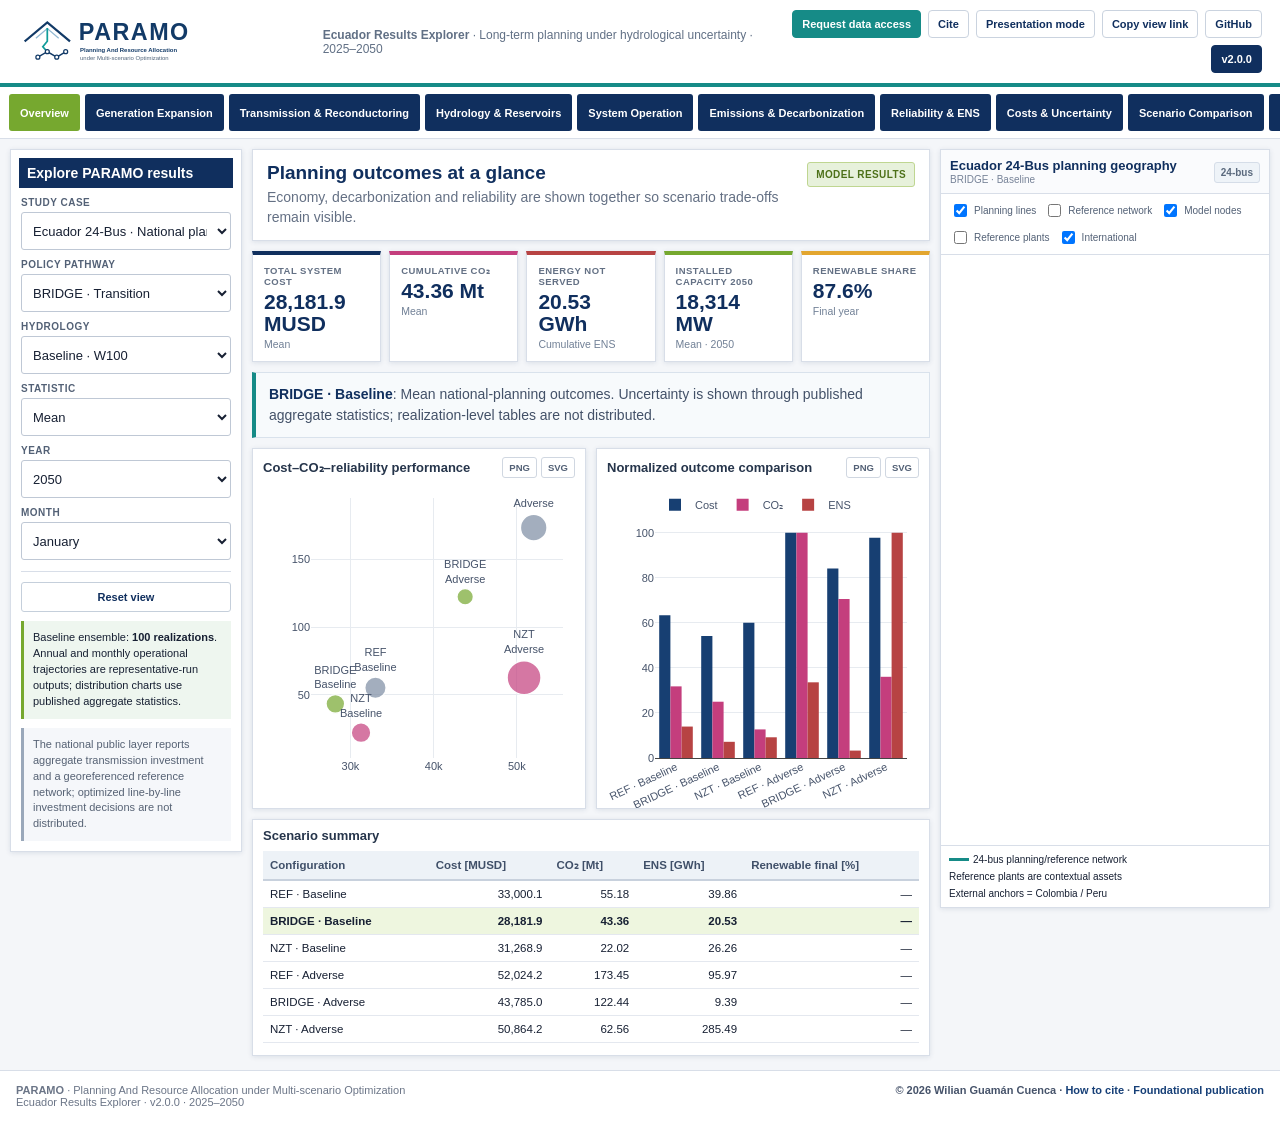
==== index.html @ ab486c53 "Actualizacion de dashboard Este dashboard no tiene data para descargar" ====
<!doctype html>
<html lang="en">
<head>
  <meta charset="utf-8">
  <meta name="viewport" content="width=device-width, initial-scale=1">
  <meta name="description" content="PARAMO Ecuador Results Explorer — interactive long-term power-system planning results for Ecuador under hydrological uncertainty.">
  <meta property="og:title" content="PARAMO Ecuador Results Explorer">
  <meta property="og:description" content="Generation, transmission, hydrology, emissions, reliability and cost results for Ecuador planning cases.">
  <meta property="og:image" content="assets/brand/social-preview.png">
  <title>PARAMO Ecuador Results Explorer</title>
  <link rel="icon" href="assets/brand/favicon.svg" type="image/svg+xml">
  <link rel="stylesheet" href="assets/css/dashboard.css">
  <script src="assets/vendor/plotly-3.3.1.min.js"></script>
  <script src="assets/js/dashboard_data.js"></script>
</head>
<body>
<header class="site-header">
  <div class="brand-block">
    <img class="brand-logo" src="assets/brand/paramo-logo-horizontal.svg" alt="PARAMO — Planning And Resource Allocation under Multi-scenario Optimization">
    <div class="brand-subtitle"><strong>Ecuador Results Explorer</strong> · Long-term planning under hydrological uncertainty · 2025–2050</div>
  </div>
  <div class="header-actions">
    <a class="header-btn primary-link" href="#data-access" data-open-tab="data-access">Request data access</a>
    <a class="header-btn" href="docs/CITATION.md">Cite</a>
    <button id="presentationBtn" class="header-btn" type="button">Presentation mode</button>
    <button id="copyLinkBtn" class="header-btn" type="button">Copy view link</button>
    <a class="header-btn" href="https://github.com/WilianGuaman/PARAMO-Ecuador">GitHub</a>
    <span class="version-pill">v2.0.0</span>
  </div>
</header>
<nav class="top-nav" aria-label="Dashboard sections">
  <button class="nav-btn active" data-tab="overview">Overview</button>
  <button class="nav-btn" data-tab="generation">Generation Expansion</button>
  <button class="nav-btn" data-tab="network">Transmission & Reconductoring</button>
  <button class="nav-btn" data-tab="hydrology">Hydrology & Reservoirs</button>
  <button class="nav-btn" data-tab="operation">System Operation</button>
  <button class="nav-btn" data-tab="emissions">Emissions & Decarbonization</button>
  <button class="nav-btn" data-tab="reliability">Reliability & ENS</button>
  <button class="nav-btn" data-tab="costs">Costs & Uncertainty</button>
  <button class="nav-btn" data-tab="compare">Scenario Comparison</button>
  <button class="nav-btn" data-tab="data-access">Data Access</button>
  <button class="nav-btn" data-tab="methodology">Methodology</button>
</nav>
<div id="runtimeNotice" class="runtime-notice" role="status" hidden></div>
<div class="dashboard-grid">
  <aside class="filter-panel" aria-label="Study filters">
    <section class="filter-section">
      <div class="filter-heading">Explore PARAMO results</div>
      <label for="caseSelect">Study case</label>
      <select id="caseSelect"><option value="ecuador_24bus">Ecuador 24-Bus · National planning case</option><option value="ecuador_6bus">Ecuador 6-Bus · Reduced planning case</option></select>
      <label for="scenarioSelect">Policy pathway</label><select id="scenarioSelect"></select>
      <label for="hydrologySelect">Hydrology</label><select id="hydrologySelect"></select>
      <div id="statWrap"><label for="statSelect">Statistic</label><select id="statSelect"><option value="Mean">Mean</option><option value="P10">P10</option><option value="P50">P50</option><option value="P90">P90</option><option value="Representative">Representative realization</option></select></div>
      <label for="yearSelect">Year</label><select id="yearSelect"></select>
      <label for="monthSelect">Month</label><select id="monthSelect"><option value="1">January</option><option value="2">February</option><option value="3">March</option><option value="4">April</option><option value="5">May</option><option value="6">June</option><option value="7">July</option><option value="8">August</option><option value="9">September</option><option value="10">October</option><option value="11">November</option><option value="12">December</option></select>
    </section>
    <section class="filter-actions single"><button id="resetBtn" type="button">Reset view</button></section>
    <section class="filter-note" id="ensembleNote"></section>
    <section class="filter-note subtle" id="caseCapabilityNote"></section>
  </aside>

  <main class="main-panel">
    <section id="overview" class="tab-panel active">
      <div class="section-intro"><div><h1>Planning outcomes at a glance</h1><p>Economy, decarbonization and reliability are shown together so scenario trade-offs remain visible.</p></div><span class="status-badge">Model results</span></div>
      <div id="overviewKpis" class="kpi-grid"></div>
      <div id="overviewInsight" class="insight"></div>
      <div class="chart-grid two">
        <div class="chart-card"><div class="chart-head"><span class="chart-title">Cost–CO₂–reliability performance</span><span class="chart-tools" data-tools="overviewTradeoff"></span></div><div id="overviewTradeoff" class="plot"></div></div>
        <div class="chart-card"><div class="chart-head"><span class="chart-title">Normalized outcome comparison</span><span class="chart-tools" data-tools="overviewBars"></span></div><div id="overviewBars" class="plot"></div></div>
      </div>
      <div class="table-card"><div class="chart-head"><span class="chart-title">Scenario summary</span></div><div id="overviewTable" class="table-wrap"></div></div>
    </section>

    <section id="generation" class="tab-panel">
      <div class="section-intro"><div><h1>Generation expansion</h1><p>Installed capacity, additions and annual electricity production across the planning horizon.</p></div><div class="section-tools"><label id="fuelViewWrap" class="inline-control" hidden><span>6-Bus display</span><select id="fuelViewSelect"><option value="fuel">Fuel detail</option><option value="technology">Technology aggregation</option></select></label><span class="status-badge">Expansion result</span></div></div>
      <div id="generationKpis" class="kpi-grid four"></div>
      <div class="chart-grid two"><div class="chart-card"><div class="chart-head"><span class="chart-title" id="capacityChartTitle">Installed capacity</span><span class="chart-tools" data-tools="capacityTrajectory"></span></div><div id="capacityTrajectory" class="plot tall"></div></div><div class="chart-card"><div class="chart-head"><span class="chart-title" id="capacityAdditionsTitle">Capacity additions</span><span class="chart-tools" data-tools="capacityAdditions"></span></div><div id="capacityAdditions" class="plot tall"></div></div></div>
      <div class="chart-grid two"><div class="chart-card"><div class="chart-head"><span class="chart-title" id="generationAnnualTitle">Annual generation</span><span class="chart-tools" data-tools="generationAnnual"></span></div><div id="generationAnnual" class="plot tall"></div></div><div class="chart-card"><div class="chart-head"><span class="chart-title" id="generationMixYearTitle">Selected-year mix</span><span class="chart-tools" data-tools="generationMixYear"></span></div><div id="generationMixYear" class="plot tall"></div></div></div>
    </section>

    <section id="network" class="tab-panel">
      <div class="section-intro"><div><h1>Transmission & reconductoring</h1><p>Expansion decisions, available corridor capacity, peak loading and investment.</p></div><div class="section-tools"><label id="corridorWrap" class="inline-control" hidden><span>Corridor</span><select id="corridorSelect"></select></label><span id="networkStatus" class="status-badge warning">Capability dependent</span></div></div>
      <div id="networkNote" class="warning-box"></div>
      <div id="networkKpis" class="kpi-grid four"></div>
      <div class="chart-grid two"><div class="chart-card"><div class="chart-head"><span class="chart-title">Transmission investment</span><span class="chart-tools" data-tools="transmissionCost"></span></div><div id="transmissionCost" class="plot"></div></div><div class="chart-card"><div class="chart-head"><span class="chart-title" id="networkSecondaryTitle">Corridor capability</span><span class="chart-tools" data-tools="networkSecondary"></span></div><div id="networkSecondary" class="plot"></div></div></div>
      <div class="table-card"><div class="chart-head"><span class="chart-title">Network detail</span></div><div id="networkTable" class="table-wrap"></div></div>
    </section>

    <section id="hydrology" class="tab-panel">
      <div class="section-intro"><div><h1>Hydrology & reservoirs</h1><p>Hydro availability, storage, water transfers and cascade operation.</p></div><div class="section-tools"><label id="hydroAssetWrap" class="inline-control" hidden><span>Hydro asset</span><select id="hydroAssetSelect"></select></label><span class="status-badge">Hydrology-aware</span></div></div>
      <div id="hydroKpis" class="kpi-grid four"></div>
      <div class="chart-grid two"><div class="chart-card"><div class="chart-head"><span class="chart-title" id="hydroStorageTitle">Reservoir storage</span><span class="chart-tools" data-tools="reservoirEnvelope"></span></div><div id="reservoirEnvelope" class="plot"></div></div><div class="chart-card"><div class="chart-head"><span class="chart-title" id="hydroGenerationTitle">Hydro operation</span><span class="chart-tools" data-tools="reservoirYear"></span></div><div id="reservoirYear" class="plot"></div></div></div>
      <div id="cascadeCard" class="chart-card cascade-card" hidden><div class="chart-head"><span class="chart-title">Hydraulic cascade · selected month</span></div><div id="cascadeDiagram" class="cascade-diagram"></div></div>
      <div class="chart-card"><div class="chart-head"><span class="chart-title">Hydrology penalty across scenarios</span><span class="chart-tools" data-tools="hydrologyPenalty"></span></div><div id="hydrologyPenalty" class="plot"></div></div>
    </section>

    <section id="operation" class="tab-panel"><div class="section-intro"><div><h1>System operation</h1><p>Monthly and annual operational indicators for the selected planning configuration.</p></div><span id="operationBadge" class="status-badge">Representative run</span></div><div id="operationKpis" class="kpi-grid four"></div><div class="chart-grid two"><div class="chart-card"><div class="chart-head"><span class="chart-title">Monthly energy balance</span><span class="chart-tools" data-tools="monthlyGeneration"></span></div><div id="monthlyGeneration" class="plot tall"></div></div><div class="chart-card"><div class="chart-head"><span class="chart-title">Reserve / ENS / curtailment</span><span class="chart-tools" data-tools="operationReliability"></span></div><div id="operationReliability" class="plot tall"></div></div></div><div class="chart-card"><div class="chart-head"><span class="chart-title">Annual operation trajectory</span><span class="chart-tools" data-tools="annualOperation"></span></div><div id="annualOperation" class="plot"></div></div></section>

    <section id="emissions" class="tab-panel"><div class="section-intro"><div><h1>Emissions & decarbonization</h1><p>Carbon outcomes across policy pathways and hydrological conditions.</p></div><span class="status-badge">Decarbonization</span></div><div id="emissionKpis" class="kpi-grid four"></div><div id="emissionInsight" class="insight"></div><div class="chart-grid two"><div class="chart-card"><div class="chart-head"><span class="chart-title">Cumulative CO₂ comparison</span><span class="chart-tools" data-tools="emissionCumulative"></span></div><div id="emissionCumulative" class="plot"></div></div><div class="chart-card"><div class="chart-head"><span class="chart-title" id="emissionAnnualTitle">Annual CO₂ trajectory</span><span class="chart-tools" data-tools="emissionAnnual"></span></div><div id="emissionAnnual" class="plot"></div></div></div><div class="chart-grid two"><div class="chart-card"><div class="chart-head"><span class="chart-title">CO₂ uncertainty / scenario spread</span><span class="chart-tools" data-tools="emissionDistribution"></span></div><div id="emissionDistribution" class="plot"></div></div><div class="chart-card"><div class="chart-head"><span class="chart-title">Cost–CO₂ performance space</span><span class="chart-tools" data-tools="emissionTradeoff"></span></div><div id="emissionTradeoff" class="plot"></div></div></div></section>

    <section id="reliability" class="tab-panel"><div class="section-intro"><div><h1>Reliability & energy not served</h1><p>Annual and cumulative ENS together with economic consequences.</p></div><span class="status-badge">Reliability</span></div><div id="reliabilityKpis" class="kpi-grid four"></div><div id="reliabilityInsight" class="insight"></div><div class="chart-grid two"><div class="chart-card"><div class="chart-head"><span class="chart-title">Cumulative ENS comparison</span><span class="chart-tools" data-tools="ensCumulative"></span></div><div id="ensCumulative" class="plot"></div></div><div class="chart-card"><div class="chart-head"><span class="chart-title">Annual ENS trajectory</span><span class="chart-tools" data-tools="ensAnnual"></span></div><div id="ensAnnual" class="plot"></div></div></div><div class="chart-grid two"><div class="chart-card"><div class="chart-head"><span class="chart-title">ENS uncertainty / scenario spread</span><span class="chart-tools" data-tools="ensDistribution"></span></div><div id="ensDistribution" class="plot"></div></div><div class="chart-card"><div class="chart-head"><span class="chart-title">Reliability versus cost</span><span class="chart-tools" data-tools="ensTradeoff"></span></div><div id="ensTradeoff" class="plot"></div></div></div></section>

    <section id="costs" class="tab-panel"><div class="section-intro"><div><h1>Costs & uncertainty</h1><p>Planning cost statistics and cost composition.</p></div><span class="status-badge">Economic result</span></div><div id="costKpis" class="kpi-grid four"></div><div class="chart-grid two"><div class="chart-card"><div class="chart-head"><span class="chart-title">Total cost range / scenario comparison</span><span class="chart-tools" data-tools="costDistribution"></span></div><div id="costDistribution" class="plot"></div></div><div class="chart-card"><div class="chart-head"><span class="chart-title">Cost components</span><span class="chart-tools" data-tools="costComponents"></span></div><div id="costComponents" class="plot"></div></div></div><div class="chart-card"><div class="chart-head"><span class="chart-title">System performance space</span><span class="chart-tools" data-tools="performanceSpace"></span></div><div id="performanceSpace" class="plot"></div></div></section>

    <section id="compare" class="tab-panel"><div class="section-intro"><div><h1>Scenario comparison</h1><p>Compare two configurations using common public indicators. Different study cases are not one-to-one system equivalents.</p></div><span class="status-badge">A vs B</span></div><div class="compare-grid"><div class="compare-card"><h2>Configuration A</h2><label>Study case</label><select id="compareCaseA"></select><label>Scenario</label><select id="compareScenarioA"></select><label>Hydrology</label><select id="compareHydroA"></select></div><div class="compare-card"><h2>Configuration B</h2><label>Study case</label><select id="compareCaseB"></select><label>Scenario</label><select id="compareScenarioB"></select><label>Hydrology</label><select id="compareHydroB"></select></div></div><div class="chart-grid two"><div class="table-card"><div class="chart-head"><span class="chart-title">Metric comparison</span></div><div id="compareTable" class="table-wrap"></div></div><div class="chart-card"><div class="chart-head"><span class="chart-title">Normalized performance</span><span class="chart-tools" data-tools="compareChart"></span></div><div id="compareChart" class="plot"></div></div></div></section>

    <section id="data-access" class="tab-panel">
      <div class="section-intro"><div><h1>Data access</h1><p>The public browser contains only the aggregated information required for the visualizations. Additional research data are provided by request and review.</p></div><span class="status-badge">Controlled access</span></div>
      <div class="download-grid"><div class="download-card"><h2>Request research data</h2><p>Use the repository request form to describe the study, requested variables and intended use. Requests are reviewed before data are shared.</p><a class="download-button secondary" href="https://github.com/WilianGuaman/PARAMO-Ecuador/issues/new?template=data-access-request.yml" target="_blank" rel="noopener">Open data-access form</a><p class="privacy-note">GitHub Issues are public. Do not include confidential, sensitive or personal information in the request.</p></div><div class="download-card"><h2>What is public in the explorer?</h2><p>Scenario summaries, chart-ready annual/monthly series, fuel/technology aggregates, selected 6-bus transmission corridor decisions and selected reservoir/cascade diagnostics.</p><a class="download-button" href="docs/DATA_ACCESS.md">Data-access policy</a></div><div class="download-card"><h2>Citation & provenance</h2><p>Use the repository citation for the explorer and the associated scholarly methodology when appropriate.</p><a class="download-button" href="docs/CITATION.md">Citation guide</a></div></div>
      <div class="method-grid" style="margin-top:10px"><div class="method-card"><h2>Cite the explorer</h2><div id="citationBox" class="citation-box"></div><div class="method-links"><button id="copyCitationBtn" class="download-button" type="button">Copy citation</button><a href="CITATION.cff">CITATION.cff</a><a href="docs/citation/CITATION.bib">BibTeX</a><a href="docs/citation/CITATION.ris">RIS</a></div></div><div class="method-card"><h2>Licensing</h2><p><strong>Dashboard code:</strong> Apache License 2.0.<br><strong>PARAMO-derived public visualization layer and original documentation:</strong> CC BY 4.0 where indicated.<br><strong>Third-party reference data:</strong> original source terms apply.<br><strong>Private optimization model and non-public research datasets:</strong> not distributed through this repository.</p><div class="method-links"><a href="LICENSES.md">License and attribution matrix</a></div></div></div>
    </section>

    <section id="methodology" class="tab-panel"><div class="section-intro"><div><h1>Methodology, provenance & citation</h1><p>Distinguish optimization results, reference-system data and uncertainty representations.</p></div><span class="status-badge">Research documentation</span></div><div class="method-grid"><div class="method-card"><h2>PARAMO public results layer</h2><p>The dashboard displays precomputed outputs generated with PARAMO. The GAMS implementation, InputData workbooks, GDX/LST/log files and full generator-level result tables are not distributed.</p></div><div class="method-card"><h2>Ecuador 6-Bus</h2><p>The reduced case contains four validated W=1 configurations: BAU and REN100 under Normal and Extreme hydrology. The public layer reports system aggregates, corridor decisions and selected hydraulic cascades.</p></div><div class="method-card"><h2>Ecuador 24-Bus</h2><p>The national planning application contains REF, BRIDGE and NZT pathways. Baseline uses W100 and Adverse uses W5. The browser exposes aggregate statistics and representative trajectories, not realization-level tables.</p></div><div class="method-card"><h2>Geography</h2><p>Model nodes and reduced corridors are planning abstractions. Reference plants and the georeferenced 24-bus network provide physical context and are visually distinguished from optimization objects. Colombia and Peru remain external systems.</p></div><div class="method-card"><h2>Foundational publication</h2><p>Guamán, W., Benalcazar, P., Cordova-Garcia, J., & Torres, M. (2025). <em>An integrated framework for the optimal expansion of hydro-dependent power systems under water-resource uncertainty</em>. Energy Conversion and Management: X, 28, 101297. DOI: 10.1016/j.ecmx.2025.101297.</p></div><div class="method-card"><h2>Documentation</h2><p>Data provenance, limitations, public-data policy and citation guidance are maintained with the release.</p><div class="method-links"><a href="docs/METHODOLOGY.md">Methodology</a><a href="docs/DATA_PROVENANCE.md">Data provenance</a><a href="docs/LIMITATIONS.md">Limitations</a><a href="docs/DATA_ACCESS.md">Data access</a></div></div></div></section>
  </main>

  <aside class="map-panel">
    <div class="map-heading"><div><strong id="mapTitle">PARAMO network</strong><span id="mapSubtitle">Ecuador planning geography</span></div><span id="mapBadge" class="map-badge">24-bus</span></div>
    <div class="map-controls"><label><input id="mapLines" type="checkbox" checked> Planning lines</label><label><input id="mapReferenceLines" type="checkbox"> Reference network</label><label><input id="mapNodes" type="checkbox" checked> Model nodes</label><label><input id="mapPlants" type="checkbox"> Reference plants</label><label><input id="mapExternal" type="checkbox" checked> International</label></div>
    <div id="networkMap" class="map-plot"></div><div id="mapLegend" class="map-legend"></div>
  </aside>
</div>
<footer class="site-footer"><div><strong>PARAMO</strong> · Planning And Resource Allocation under Multi-scenario Optimization<br>Ecuador Results Explorer · v2.0.0 · 2025–2050</div><div class="footer-cite">© 2026 Wilian Guamán Cuenca · <a href="docs/CITATION.md">How to cite</a> · <a href="https://doi.org/10.1016/j.ecmx.2025.101297">Foundational publication</a></div></footer>
<script src="assets/js/dashboard.js"></script>
</body>
</html>
---- assets/css/dashboard.css ----
:root{--navy:#102f5e;--navy2:#163f77;--teal:#168b87;--green:#76a82f;--gold:#e3a62f;--magenta:#c43e7d;--red:#b74343;--ink:#172033;--muted:#647084;--line:#d8dee8;--bg:#f4f6f9;--card:#fff;--soft:#eef3f8;--shadow:0 1px 5px rgba(16,47,94,.11)}
*{box-sizing:border-box}html{scroll-behavior:smooth}body{margin:0;font-family:Inter,Segoe UI,Arial,sans-serif;background:var(--bg);color:var(--ink);font-size:14px}a{color:var(--navy2);text-decoration:none}a:hover{text-decoration:underline}button,select{font:inherit}
.site-header{display:flex;align-items:center;justify-content:space-between;gap:18px;background:#fff;padding:10px 18px;border-bottom:4px solid var(--teal)}.brand-block{display:flex;align-items:center;gap:12px;min-width:0}.brand-logo{height:62px;width:auto;max-width:430px}.brand-subtitle{font-size:12px;color:#617085;margin-top:1px}.header-actions{display:flex;align-items:center;gap:7px;flex-wrap:wrap;justify-content:flex-end}.header-btn,.version-pill{border:1px solid #cad3df;background:#fff;color:var(--navy);padding:7px 9px;border-radius:4px;font-size:11px;font-weight:800;cursor:pointer}.header-btn:hover{background:#eef3f8}.header-btn.primary-link{background:var(--teal);border-color:var(--teal);color:#fff}.header-btn.primary-link:hover{background:#117672;text-decoration:none}.version-pill{background:var(--navy);color:#fff;border-color:var(--navy)}
.top-nav{display:flex;gap:5px;overflow-x:auto;padding:7px 9px;background:#fff;border-bottom:1px solid var(--line);position:sticky;top:0;z-index:25}.nav-btn{border:0;background:var(--navy);color:#fff;padding:9px 11px;font-weight:750;font-size:11px;cursor:pointer;white-space:nowrap;border-radius:3px;min-height:37px}.nav-btn:hover{background:var(--navy2)}.nav-btn.active{background:var(--green)}
.dashboard-grid{display:grid;grid-template-columns:232px minmax(0,1fr) 330px;gap:10px;padding:10px;align-items:start}.filter-panel,.map-panel{background:#fff;border:1px solid var(--line);box-shadow:var(--shadow)}.filter-panel{padding:10px;position:sticky;top:58px}.filter-section{border-bottom:1px solid var(--line);padding-bottom:11px;margin-bottom:10px}.filter-heading{background:var(--navy);color:#fff;font-weight:800;padding:7px 8px;margin:-2px -2px 9px}.filter-panel label{display:block;font-size:10px;text-transform:uppercase;letter-spacing:.05em;font-weight:800;color:#536176;margin:9px 0 4px}.filter-panel select{width:100%;min-height:38px;border:1px solid #bfc8d5;background:#fff;color:var(--ink);padding:6px 7px;font-size:13px;border-radius:3px}.filter-panel select:focus,.header-btn:focus,.nav-btn:focus{outline:2px solid #7bb6e8;outline-offset:1px}.filter-note{font-size:11px;line-height:1.45;padding:9px;background:#eef6ef;border-left:3px solid var(--green);margin-top:9px}.filter-note.subtle{background:#f5f7fa;border-left-color:#9aa8ba;color:#566274}.filter-actions{display:grid;grid-template-columns:1fr 1fr;gap:6px}.filter-actions button{border:1px solid #c5cfdb;background:#fff;color:var(--navy);padding:8px 6px;font-size:11px;font-weight:800;border-radius:3px;cursor:pointer}.filter-actions button.primary{background:var(--teal);color:white;border-color:var(--teal)}
.main-panel{min-width:0}.tab-panel{display:none}.tab-panel.active{display:block}.section-intro{display:flex;justify-content:space-between;align-items:flex-start;gap:16px;background:#fff;border:1px solid var(--line);padding:12px 14px;margin-bottom:10px;box-shadow:var(--shadow)}.section-intro h1{font-size:19px;margin:0 0 3px;color:var(--navy)}.section-tools{display:flex;align-items:flex-start;gap:8px;flex-wrap:wrap;justify-content:flex-end}.inline-control{display:flex;align-items:center;gap:6px;font-size:10px;font-weight:700;color:#536176;white-space:nowrap}.inline-control select{border:1px solid #cfd7e2;background:#fff;color:var(--navy);padding:5px 7px;border-radius:3px;font:inherit;min-width:145px}.inline-control[hidden]{display:none!important}.section-intro p{margin:0;color:var(--muted);line-height:1.45}.status-badge{font-size:10px;font-weight:800;text-transform:uppercase;letter-spacing:.04em;background:#e7f1db;color:#4d7119;border:1px solid #bfd691;padding:6px 8px;white-space:nowrap;border-radius:3px}.status-badge.warning{background:#fff3db;color:#805d13;border-color:#efd18f}
.kpi-grid{display:grid;grid-template-columns:repeat(5,minmax(110px,1fr));gap:8px;margin-bottom:10px}.kpi-grid.four{grid-template-columns:repeat(4,minmax(110px,1fr))}.kpi-card{background:#fff;border:1px solid var(--line);border-top:4px solid var(--teal);padding:10px 11px;box-shadow:var(--shadow);min-width:0}.kpi-label{font-size:9.5px;font-weight:800;color:#637084;text-transform:uppercase;letter-spacing:.05em}.kpi-value{font-size:21px;font-weight:800;color:var(--navy);margin:4px 0 2px;line-height:1.06}.kpi-sub{font-size:10.5px;color:#718096;line-height:1.35}.kpi-card.gold{border-top-color:var(--gold)}.kpi-card.green{border-top-color:var(--green)}.kpi-card.magenta{border-top-color:var(--magenta)}.kpi-card.navy{border-top-color:var(--navy)}.kpi-card.red{border-top-color:var(--red)}
.chart-grid{display:grid;gap:10px;margin-bottom:10px}.chart-grid.two{grid-template-columns:repeat(2,minmax(0,1fr))}.chart-grid.three{grid-template-columns:repeat(3,minmax(0,1fr))}.chart-card,.table-card,.download-card,.compare-card{background:#fff;border:1px solid var(--line);box-shadow:var(--shadow);min-width:0}.chart-head{display:flex;align-items:center;justify-content:space-between;gap:8px;padding:8px 10px 0}.chart-title{font-weight:800;color:#26354b;font-size:13px}.chart-tools{display:flex;gap:4px}.chart-tools button{border:1px solid #d0d7e1;background:#fff;color:#536176;font-size:9.5px;font-weight:800;padding:4px 6px;border-radius:3px;cursor:pointer}.chart-tools button:hover{background:#edf2f7}.plot{height:330px;min-width:0}.plot.tall{height:390px}.plot.short{height:270px}.table-wrap{padding:8px 10px 12px;overflow:auto;max-width:100%}.data-table{width:100%;border-collapse:collapse;font-size:11.5px}.data-table th{background:#edf2f7;color:#405069;text-align:left;padding:7px;border-bottom:2px solid #c8d1dd;position:sticky;top:0}.data-table td{padding:7px;border-bottom:1px solid #e4e8ef}.data-table tr:hover td{background:#f8fafc}.num{text-align:right;font-variant-numeric:tabular-nums}.selected-row td{background:#eef6df!important;font-weight:700}
.map-panel{position:sticky;top:58px;overflow:hidden}.map-heading{display:flex;justify-content:space-between;align-items:center;padding:8px 9px;border-bottom:1px solid var(--line);background:#fafbfd}.map-heading strong{display:block;color:var(--navy);font-size:13px}.map-heading span{display:block;color:#778398;font-size:10px;margin-top:1px}.map-badge{background:#eef3f8;border:1px solid #d5dde8!important;padding:4px 6px;border-radius:3px;color:#5a697d!important;font-weight:700}.map-controls{display:flex;gap:8px;flex-wrap:wrap;padding:7px 9px;border-bottom:1px solid var(--line);font-size:10px;color:#536176}.map-controls label{display:flex;align-items:center;gap:4px}.map-plot{height:590px}.map-legend{display:flex;flex-wrap:wrap;gap:6px;padding:8px;border-top:1px solid var(--line);font-size:10px}.legend-item{display:flex;align-items:center;gap:4px}.legend-dot{width:9px;height:9px;border-radius:50%;display:inline-block}
.insight{background:#f7fafc;border:1px solid #d9e2ec;border-left:4px solid var(--teal);padding:11px 13px;line-height:1.5;color:#435168;margin-bottom:10px}.insight strong{color:var(--navy)}.warning-box{background:#fff8e8;border:1px solid #ead39a;border-left:4px solid var(--gold);padding:11px 13px;line-height:1.5;color:#66521f;margin-bottom:10px}.quality-row{display:flex;gap:6px;flex-wrap:wrap;margin-top:7px}.quality-badge{font-size:9px;font-weight:800;letter-spacing:.04em;border:1px solid #cdd6e2;background:#f7f9fb;color:#536176;padding:4px 6px;border-radius:999px}.quality-badge.model{background:#eaf0f9;color:#244a79}.quality-badge.ensemble{background:#eaf6ee;color:#3d6a31}.quality-badge.reference{background:#f4f1e7;color:#695c2d}
.compare-grid{display:grid;grid-template-columns:1fr 1fr;gap:10px;margin-bottom:10px}.compare-card{padding:12px}.compare-card h2{font-size:14px;color:var(--navy);margin:0 0 8px}.compare-card label{display:block;font-size:10px;text-transform:uppercase;font-weight:800;color:#5e6b7d;margin:7px 0 3px}.compare-card select{width:100%;min-height:36px;border:1px solid #c5cfdb;background:#fff;padding:5px}.metric-change.pos{color:#a33}.metric-change.neg{color:#28764d}.metric-change.neutral{color:#667}
.download-grid{display:grid;grid-template-columns:repeat(3,minmax(0,1fr));gap:10px}.download-card{padding:14px}.download-card h2{font-size:15px;margin:0 0 5px;color:var(--navy)}.download-card p{color:#5b6879;font-size:12px;line-height:1.45}.download-button{display:inline-block;border:0;background:var(--navy);color:#fff;padding:9px 11px;font-weight:800;border-radius:3px;cursor:pointer;margin-top:6px}.download-button.secondary{background:var(--teal)}.download-button.disabled{background:#aab3bf;cursor:not-allowed}.citation-box{background:#f7f9fb;border:1px solid #d8dee8;padding:12px;white-space:pre-wrap;font-family:ui-monospace,SFMono-Regular,Consolas,monospace;font-size:11px;line-height:1.5;margin-top:8px}
.method-grid{display:grid;grid-template-columns:repeat(2,minmax(0,1fr));gap:10px}.method-card{background:#fff;border:1px solid var(--line);padding:14px;box-shadow:var(--shadow)}.method-card h2{font-size:15px;color:var(--navy);margin:0 0 6px}.method-card p,.method-card li{line-height:1.55;color:#4f5c70}.method-links{display:flex;flex-wrap:wrap;gap:8px;margin-top:10px}.method-links a{background:#fff;border:1px solid var(--line);padding:8px 10px;font-weight:700}.site-footer{display:flex;justify-content:space-between;gap:20px;padding:13px 16px;background:#fff;border-top:1px solid var(--line);color:#6b7587;font-size:11px;margin-top:4px}.footer-cite{font-weight:700;color:#46536a}code{background:#eef1f5;padding:1px 4px;border-radius:2px}
.presentation-mode .filter-panel{display:none}.presentation-mode .dashboard-grid{grid-template-columns:minmax(0,1fr) 340px}.presentation-mode .brand-subtitle{display:none}
@media(max-width:1220px){.dashboard-grid{grid-template-columns:215px minmax(0,1fr)}.map-panel{grid-column:1/-1;position:static}.map-plot{height:430px}.kpi-grid{grid-template-columns:repeat(3,1fr)}}
@media(max-width:820px){.site-header{align-items:flex-start;flex-direction:column}.header-actions{width:100%;justify-content:flex-start}.dashboard-grid{display:block;padding:7px}.filter-panel,.map-panel{position:static;margin-bottom:8px}.filter-panel{display:grid;grid-template-columns:1fr 1fr;gap:8px}.chart-grid.two,.chart-grid.three,.method-grid,.compare-grid,.download-grid{grid-template-columns:1fr}.kpi-grid,.kpi-grid.four{grid-template-columns:repeat(2,minmax(0,1fr))}.map-plot{height:420px}.section-intro{flex-direction:column}.site-footer{flex-direction:column}.top-nav{position:static}.presentation-mode .dashboard-grid{display:block}}
@media(max-width:500px){.filter-panel{display:block}.kpi-grid,.kpi-grid.four{grid-template-columns:1fr 1fr}.kpi-value{font-size:18px}.plot,.plot.tall{height:325px}.brand-logo{max-width:250px;height:46px}.chart-tools{display:none}}

.runtime-notice{margin:8px 10px 0;padding:10px 13px;border:1px solid #d8a3a3;border-left:4px solid var(--red);background:#fff6f6;color:#6a3131;font-size:12px;line-height:1.45}.plot-loading{height:100%;display:flex;align-items:center;justify-content:center;color:#78869a;font-size:12px;background:linear-gradient(180deg,#fff,#fafbfd)}
/* v2.0.0 additions */
.filter-actions.single{grid-template-columns:1fr}.privacy-note{font-size:10px!important;color:#7b5660!important;border-left:3px solid var(--magenta);padding-left:8px}.cascade-card{margin-bottom:10px}.cascade-diagram{padding:18px;display:flex;align-items:stretch;gap:8px;overflow-x:auto;background:linear-gradient(180deg,#fbfcfe,#f4f7fa)}.cascade-node{min-width:150px;flex:1;border:1px solid #cfd8e4;border-top:4px solid var(--teal);background:#fff;padding:10px;box-shadow:var(--shadow)}.cascade-node.reservoir{border-top-color:var(--navy)}.cascade-node.candidate{border-top-color:var(--gold)}.cascade-node h3{margin:0 0 5px;color:var(--navy);font-size:13px}.cascade-node .meta{font-size:10px;color:#6a7688;line-height:1.45}.cascade-node .metric{display:flex;justify-content:space-between;gap:8px;border-top:1px solid #edf0f4;padding-top:5px;margin-top:5px;font-size:10.5px}.cascade-arrow{min-width:72px;display:flex;flex-direction:column;align-items:center;justify-content:center;color:#59708d;font-size:10px;text-align:center}.cascade-arrow .shaft{font-size:28px;line-height:1;color:var(--teal)}.decision-badge{display:inline-block;border-radius:999px;padding:3px 7px;font-size:9px;font-weight:800;white-space:nowrap}.decision-none{background:#edf1f5;color:#667486}.decision-reinforce{background:#e8f1fa;color:#245b8f}.decision-new{background:#e8f5ec;color:#357344}.decision-repnew{background:#f9edda;color:#8a5b13}.decision-mixed{background:#f3e8f0;color:#8a3465}.map-line-note{font-size:9px;color:#69778b}.reference-line-key{width:20px;height:0;border-top:2px dotted #a6b0bd;display:inline-block}.planning-line-key{width:20px;height:0;border-top:3px solid var(--teal);display:inline-block}.action-cell{white-space:nowrap}.hydro-note{font-size:10px;color:#6d7888;margin:0 10px 10px}.data-scope-list{margin:8px 0 0;padding-left:18px;color:#59677a;font-size:11px;line-height:1.5}
@media(max-width:820px){.cascade-diagram{flex-direction:column}.cascade-arrow{min-height:45px}.cascade-arrow .shaft{transform:rotate(90deg)}}
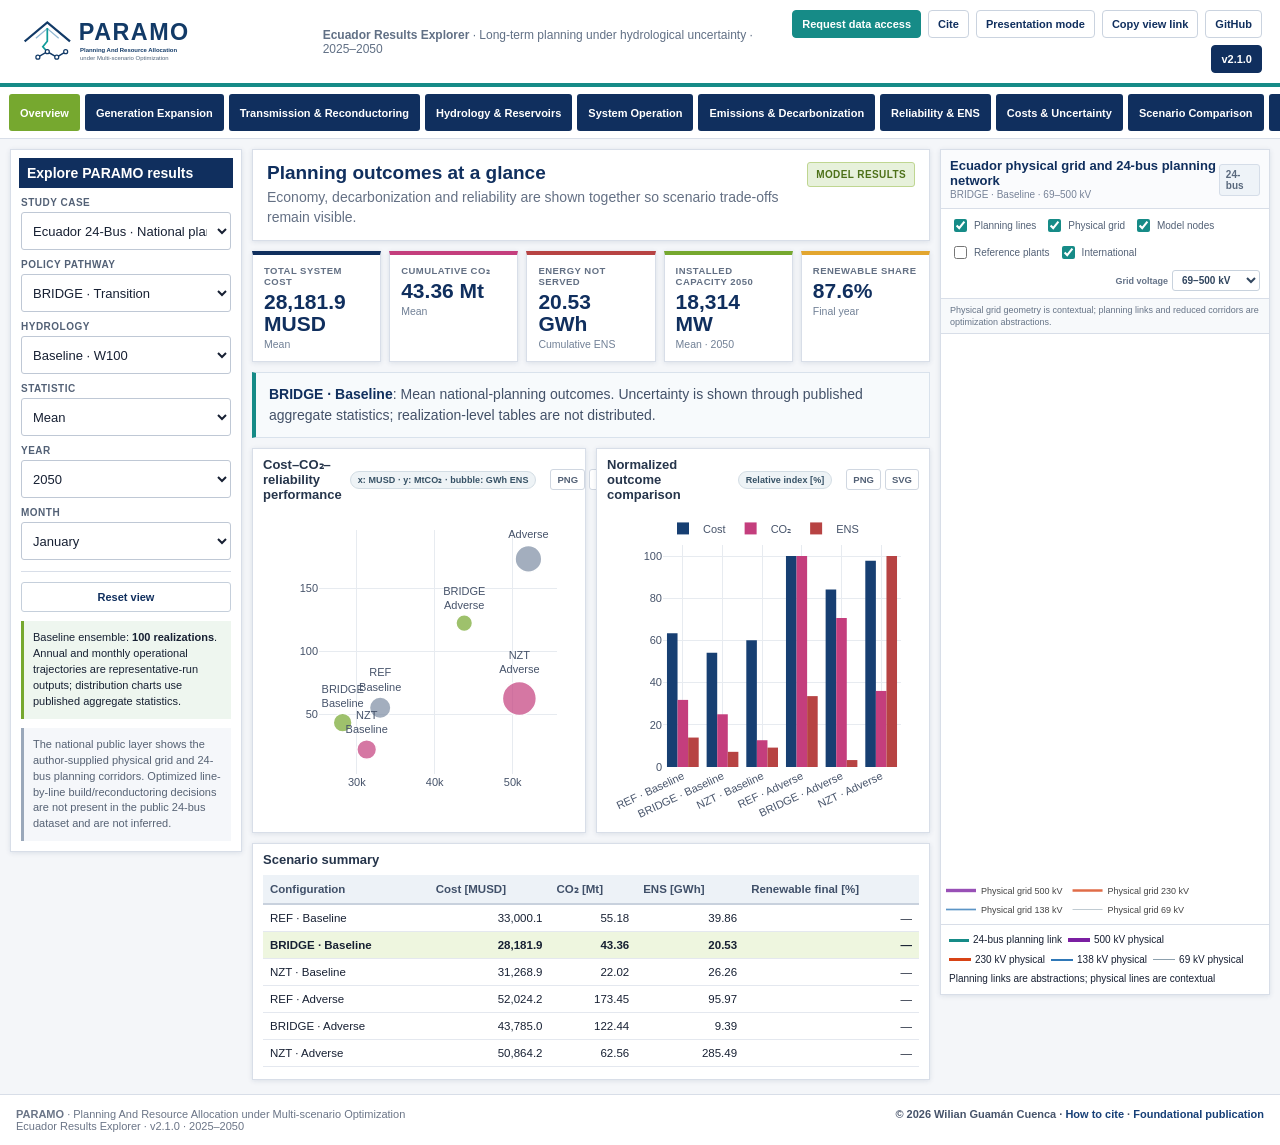
==== commit f5dd1e9e: "New dashboard" ====
--- a/index.html
+++ b/index.html
@@ -1,125 +1,133 @@
-<!doctype html>
+<!DOCTYPE html>
+
 <html lang="en">
 <head>
-  <meta charset="utf-8">
-  <meta name="viewport" content="width=device-width, initial-scale=1">
-  <meta name="description" content="PARAMO Ecuador Results Explorer — interactive long-term power-system planning results for Ecuador under hydrological uncertainty.">
-  <meta property="og:title" content="PARAMO Ecuador Results Explorer">
-  <meta property="og:description" content="Generation, transmission, hydrology, emissions, reliability and cost results for Ecuador planning cases.">
-  <meta property="og:image" content="assets/brand/social-preview.png">
-  <title>PARAMO Ecuador Results Explorer</title>
-  <link rel="icon" href="assets/brand/favicon.svg" type="image/svg+xml">
-  <link rel="stylesheet" href="assets/css/dashboard.css">
-  <script src="assets/vendor/plotly-3.3.1.min.js"></script>
-  <script src="assets/js/dashboard_data.js"></script>
+<meta charset="utf-8"/>
+<meta content="width=device-width, initial-scale=1" name="viewport"/>
+<meta content="PARAMO Ecuador Results Explorer — interactive long-term power-system planning results for Ecuador under hydrological uncertainty." name="description"/>
+<meta content="PARAMO Ecuador Results Explorer" property="og:title"/>
+<meta content="Generation, transmission, hydrology, emissions, reliability and cost results for Ecuador planning cases." property="og:description"/>
+<meta content="assets/brand/social-preview.png" property="og:image"/>
+<title>PARAMO Ecuador Results Explorer</title>
+<link href="assets/brand/favicon.svg" rel="icon" type="image/svg+xml"/>
+<link href="assets/css/dashboard.css" rel="stylesheet"/>
+<script src="assets/vendor/plotly-3.3.1.min.js"></script>
+<script src="assets/js/dashboard_data.js"></script>
 </head>
 <body>
 <header class="site-header">
-  <div class="brand-block">
-    <img class="brand-logo" src="assets/brand/paramo-logo-horizontal.svg" alt="PARAMO — Planning And Resource Allocation under Multi-scenario Optimization">
-    <div class="brand-subtitle"><strong>Ecuador Results Explorer</strong> · Long-term planning under hydrological uncertainty · 2025–2050</div>
-  </div>
-  <div class="header-actions">
-    <a class="header-btn primary-link" href="#data-access" data-open-tab="data-access">Request data access</a>
-    <a class="header-btn" href="docs/CITATION.md">Cite</a>
-    <button id="presentationBtn" class="header-btn" type="button">Presentation mode</button>
-    <button id="copyLinkBtn" class="header-btn" type="button">Copy view link</button>
-    <a class="header-btn" href="https://github.com/WilianGuaman/PARAMO-Ecuador">GitHub</a>
-    <span class="version-pill">v2.0.0</span>
-  </div>
+<div class="brand-block">
+<img alt="PARAMO — Planning And Resource Allocation under Multi-scenario Optimization" class="brand-logo" src="assets/brand/paramo-logo-horizontal.svg"/>
+<div class="brand-subtitle"><strong>Ecuador Results Explorer</strong> · Long-term planning under hydrological uncertainty · 2025–2050</div>
+</div>
+<div class="header-actions">
+<a class="header-btn primary-link" data-open-tab="data-access" href="#data-access">Request data access</a>
+<a class="header-btn" href="docs/CITATION.md">Cite</a>
+<button class="header-btn" id="presentationBtn" type="button">Presentation mode</button>
+<button class="header-btn" id="copyLinkBtn" type="button">Copy view link</button>
+<a class="header-btn" href="https://github.com/WilianGuaman/PARAMO-Ecuador">GitHub</a>
+<span class="version-pill">v2.1.0</span>
+</div>
 </header>
-<nav class="top-nav" aria-label="Dashboard sections">
-  <button class="nav-btn active" data-tab="overview">Overview</button>
-  <button class="nav-btn" data-tab="generation">Generation Expansion</button>
-  <button class="nav-btn" data-tab="network">Transmission & Reconductoring</button>
-  <button class="nav-btn" data-tab="hydrology">Hydrology & Reservoirs</button>
-  <button class="nav-btn" data-tab="operation">System Operation</button>
-  <button class="nav-btn" data-tab="emissions">Emissions & Decarbonization</button>
-  <button class="nav-btn" data-tab="reliability">Reliability & ENS</button>
-  <button class="nav-btn" data-tab="costs">Costs & Uncertainty</button>
-  <button class="nav-btn" data-tab="compare">Scenario Comparison</button>
-  <button class="nav-btn" data-tab="data-access">Data Access</button>
-  <button class="nav-btn" data-tab="methodology">Methodology</button>
+<nav aria-label="Dashboard sections" class="top-nav">
+<button class="nav-btn active" data-tab="overview">Overview</button>
+<button class="nav-btn" data-tab="generation">Generation Expansion</button>
+<button class="nav-btn" data-tab="network">Transmission &amp; Reconductoring</button>
+<button class="nav-btn" data-tab="hydrology">Hydrology &amp; Reservoirs</button>
+<button class="nav-btn" data-tab="operation">System Operation</button>
+<button class="nav-btn" data-tab="emissions">Emissions &amp; Decarbonization</button>
+<button class="nav-btn" data-tab="reliability">Reliability &amp; ENS</button>
+<button class="nav-btn" data-tab="costs">Costs &amp; Uncertainty</button>
+<button class="nav-btn" data-tab="compare">Scenario Comparison</button>
+<button class="nav-btn" data-tab="data-access">Data Access</button>
+<button class="nav-btn" data-tab="methodology">Methodology</button>
 </nav>
-<div id="runtimeNotice" class="runtime-notice" role="status" hidden></div>
+<div class="runtime-notice" hidden="" id="runtimeNotice" role="status"></div>
 <div class="dashboard-grid">
-  <aside class="filter-panel" aria-label="Study filters">
-    <section class="filter-section">
-      <div class="filter-heading">Explore PARAMO results</div>
-      <label for="caseSelect">Study case</label>
-      <select id="caseSelect"><option value="ecuador_24bus">Ecuador 24-Bus · National planning case</option><option value="ecuador_6bus">Ecuador 6-Bus · Reduced planning case</option></select>
-      <label for="scenarioSelect">Policy pathway</label><select id="scenarioSelect"></select>
-      <label for="hydrologySelect">Hydrology</label><select id="hydrologySelect"></select>
-      <div id="statWrap"><label for="statSelect">Statistic</label><select id="statSelect"><option value="Mean">Mean</option><option value="P10">P10</option><option value="P50">P50</option><option value="P90">P90</option><option value="Representative">Representative realization</option></select></div>
-      <label for="yearSelect">Year</label><select id="yearSelect"></select>
-      <label for="monthSelect">Month</label><select id="monthSelect"><option value="1">January</option><option value="2">February</option><option value="3">March</option><option value="4">April</option><option value="5">May</option><option value="6">June</option><option value="7">July</option><option value="8">August</option><option value="9">September</option><option value="10">October</option><option value="11">November</option><option value="12">December</option></select>
-    </section>
-    <section class="filter-actions single"><button id="resetBtn" type="button">Reset view</button></section>
-    <section class="filter-note" id="ensembleNote"></section>
-    <section class="filter-note subtle" id="caseCapabilityNote"></section>
-  </aside>
-
-  <main class="main-panel">
-    <section id="overview" class="tab-panel active">
-      <div class="section-intro"><div><h1>Planning outcomes at a glance</h1><p>Economy, decarbonization and reliability are shown together so scenario trade-offs remain visible.</p></div><span class="status-badge">Model results</span></div>
-      <div id="overviewKpis" class="kpi-grid"></div>
-      <div id="overviewInsight" class="insight"></div>
-      <div class="chart-grid two">
-        <div class="chart-card"><div class="chart-head"><span class="chart-title">Cost–CO₂–reliability performance</span><span class="chart-tools" data-tools="overviewTradeoff"></span></div><div id="overviewTradeoff" class="plot"></div></div>
-        <div class="chart-card"><div class="chart-head"><span class="chart-title">Normalized outcome comparison</span><span class="chart-tools" data-tools="overviewBars"></span></div><div id="overviewBars" class="plot"></div></div>
-      </div>
-      <div class="table-card"><div class="chart-head"><span class="chart-title">Scenario summary</span></div><div id="overviewTable" class="table-wrap"></div></div>
-    </section>
-
-    <section id="generation" class="tab-panel">
-      <div class="section-intro"><div><h1>Generation expansion</h1><p>Installed capacity, additions and annual electricity production across the planning horizon.</p></div><div class="section-tools"><label id="fuelViewWrap" class="inline-control" hidden><span>6-Bus display</span><select id="fuelViewSelect"><option value="fuel">Fuel detail</option><option value="technology">Technology aggregation</option></select></label><span class="status-badge">Expansion result</span></div></div>
-      <div id="generationKpis" class="kpi-grid four"></div>
-      <div class="chart-grid two"><div class="chart-card"><div class="chart-head"><span class="chart-title" id="capacityChartTitle">Installed capacity</span><span class="chart-tools" data-tools="capacityTrajectory"></span></div><div id="capacityTrajectory" class="plot tall"></div></div><div class="chart-card"><div class="chart-head"><span class="chart-title" id="capacityAdditionsTitle">Capacity additions</span><span class="chart-tools" data-tools="capacityAdditions"></span></div><div id="capacityAdditions" class="plot tall"></div></div></div>
-      <div class="chart-grid two"><div class="chart-card"><div class="chart-head"><span class="chart-title" id="generationAnnualTitle">Annual generation</span><span class="chart-tools" data-tools="generationAnnual"></span></div><div id="generationAnnual" class="plot tall"></div></div><div class="chart-card"><div class="chart-head"><span class="chart-title" id="generationMixYearTitle">Selected-year mix</span><span class="chart-tools" data-tools="generationMixYear"></span></div><div id="generationMixYear" class="plot tall"></div></div></div>
-    </section>
-
-    <section id="network" class="tab-panel">
-      <div class="section-intro"><div><h1>Transmission & reconductoring</h1><p>Expansion decisions, available corridor capacity, peak loading and investment.</p></div><div class="section-tools"><label id="corridorWrap" class="inline-control" hidden><span>Corridor</span><select id="corridorSelect"></select></label><span id="networkStatus" class="status-badge warning">Capability dependent</span></div></div>
-      <div id="networkNote" class="warning-box"></div>
-      <div id="networkKpis" class="kpi-grid four"></div>
-      <div class="chart-grid two"><div class="chart-card"><div class="chart-head"><span class="chart-title">Transmission investment</span><span class="chart-tools" data-tools="transmissionCost"></span></div><div id="transmissionCost" class="plot"></div></div><div class="chart-card"><div class="chart-head"><span class="chart-title" id="networkSecondaryTitle">Corridor capability</span><span class="chart-tools" data-tools="networkSecondary"></span></div><div id="networkSecondary" class="plot"></div></div></div>
-      <div class="table-card"><div class="chart-head"><span class="chart-title">Network detail</span></div><div id="networkTable" class="table-wrap"></div></div>
-    </section>
-
-    <section id="hydrology" class="tab-panel">
-      <div class="section-intro"><div><h1>Hydrology & reservoirs</h1><p>Hydro availability, storage, water transfers and cascade operation.</p></div><div class="section-tools"><label id="hydroAssetWrap" class="inline-control" hidden><span>Hydro asset</span><select id="hydroAssetSelect"></select></label><span class="status-badge">Hydrology-aware</span></div></div>
-      <div id="hydroKpis" class="kpi-grid four"></div>
-      <div class="chart-grid two"><div class="chart-card"><div class="chart-head"><span class="chart-title" id="hydroStorageTitle">Reservoir storage</span><span class="chart-tools" data-tools="reservoirEnvelope"></span></div><div id="reservoirEnvelope" class="plot"></div></div><div class="chart-card"><div class="chart-head"><span class="chart-title" id="hydroGenerationTitle">Hydro operation</span><span class="chart-tools" data-tools="reservoirYear"></span></div><div id="reservoirYear" class="plot"></div></div></div>
-      <div id="cascadeCard" class="chart-card cascade-card" hidden><div class="chart-head"><span class="chart-title">Hydraulic cascade · selected month</span></div><div id="cascadeDiagram" class="cascade-diagram"></div></div>
-      <div class="chart-card"><div class="chart-head"><span class="chart-title">Hydrology penalty across scenarios</span><span class="chart-tools" data-tools="hydrologyPenalty"></span></div><div id="hydrologyPenalty" class="plot"></div></div>
-    </section>
-
-    <section id="operation" class="tab-panel"><div class="section-intro"><div><h1>System operation</h1><p>Monthly and annual operational indicators for the selected planning configuration.</p></div><span id="operationBadge" class="status-badge">Representative run</span></div><div id="operationKpis" class="kpi-grid four"></div><div class="chart-grid two"><div class="chart-card"><div class="chart-head"><span class="chart-title">Monthly energy balance</span><span class="chart-tools" data-tools="monthlyGeneration"></span></div><div id="monthlyGeneration" class="plot tall"></div></div><div class="chart-card"><div class="chart-head"><span class="chart-title">Reserve / ENS / curtailment</span><span class="chart-tools" data-tools="operationReliability"></span></div><div id="operationReliability" class="plot tall"></div></div></div><div class="chart-card"><div class="chart-head"><span class="chart-title">Annual operation trajectory</span><span class="chart-tools" data-tools="annualOperation"></span></div><div id="annualOperation" class="plot"></div></div></section>
-
-    <section id="emissions" class="tab-panel"><div class="section-intro"><div><h1>Emissions & decarbonization</h1><p>Carbon outcomes across policy pathways and hydrological conditions.</p></div><span class="status-badge">Decarbonization</span></div><div id="emissionKpis" class="kpi-grid four"></div><div id="emissionInsight" class="insight"></div><div class="chart-grid two"><div class="chart-card"><div class="chart-head"><span class="chart-title">Cumulative CO₂ comparison</span><span class="chart-tools" data-tools="emissionCumulative"></span></div><div id="emissionCumulative" class="plot"></div></div><div class="chart-card"><div class="chart-head"><span class="chart-title" id="emissionAnnualTitle">Annual CO₂ trajectory</span><span class="chart-tools" data-tools="emissionAnnual"></span></div><div id="emissionAnnual" class="plot"></div></div></div><div class="chart-grid two"><div class="chart-card"><div class="chart-head"><span class="chart-title">CO₂ uncertainty / scenario spread</span><span class="chart-tools" data-tools="emissionDistribution"></span></div><div id="emissionDistribution" class="plot"></div></div><div class="chart-card"><div class="chart-head"><span class="chart-title">Cost–CO₂ performance space</span><span class="chart-tools" data-tools="emissionTradeoff"></span></div><div id="emissionTradeoff" class="plot"></div></div></div></section>
-
-    <section id="reliability" class="tab-panel"><div class="section-intro"><div><h1>Reliability & energy not served</h1><p>Annual and cumulative ENS together with economic consequences.</p></div><span class="status-badge">Reliability</span></div><div id="reliabilityKpis" class="kpi-grid four"></div><div id="reliabilityInsight" class="insight"></div><div class="chart-grid two"><div class="chart-card"><div class="chart-head"><span class="chart-title">Cumulative ENS comparison</span><span class="chart-tools" data-tools="ensCumulative"></span></div><div id="ensCumulative" class="plot"></div></div><div class="chart-card"><div class="chart-head"><span class="chart-title">Annual ENS trajectory</span><span class="chart-tools" data-tools="ensAnnual"></span></div><div id="ensAnnual" class="plot"></div></div></div><div class="chart-grid two"><div class="chart-card"><div class="chart-head"><span class="chart-title">ENS uncertainty / scenario spread</span><span class="chart-tools" data-tools="ensDistribution"></span></div><div id="ensDistribution" class="plot"></div></div><div class="chart-card"><div class="chart-head"><span class="chart-title">Reliability versus cost</span><span class="chart-tools" data-tools="ensTradeoff"></span></div><div id="ensTradeoff" class="plot"></div></div></div></section>
-
-    <section id="costs" class="tab-panel"><div class="section-intro"><div><h1>Costs & uncertainty</h1><p>Planning cost statistics and cost composition.</p></div><span class="status-badge">Economic result</span></div><div id="costKpis" class="kpi-grid four"></div><div class="chart-grid two"><div class="chart-card"><div class="chart-head"><span class="chart-title">Total cost range / scenario comparison</span><span class="chart-tools" data-tools="costDistribution"></span></div><div id="costDistribution" class="plot"></div></div><div class="chart-card"><div class="chart-head"><span class="chart-title">Cost components</span><span class="chart-tools" data-tools="costComponents"></span></div><div id="costComponents" class="plot"></div></div></div><div class="chart-card"><div class="chart-head"><span class="chart-title">System performance space</span><span class="chart-tools" data-tools="performanceSpace"></span></div><div id="performanceSpace" class="plot"></div></div></section>
-
-    <section id="compare" class="tab-panel"><div class="section-intro"><div><h1>Scenario comparison</h1><p>Compare two configurations using common public indicators. Different study cases are not one-to-one system equivalents.</p></div><span class="status-badge">A vs B</span></div><div class="compare-grid"><div class="compare-card"><h2>Configuration A</h2><label>Study case</label><select id="compareCaseA"></select><label>Scenario</label><select id="compareScenarioA"></select><label>Hydrology</label><select id="compareHydroA"></select></div><div class="compare-card"><h2>Configuration B</h2><label>Study case</label><select id="compareCaseB"></select><label>Scenario</label><select id="compareScenarioB"></select><label>Hydrology</label><select id="compareHydroB"></select></div></div><div class="chart-grid two"><div class="table-card"><div class="chart-head"><span class="chart-title">Metric comparison</span></div><div id="compareTable" class="table-wrap"></div></div><div class="chart-card"><div class="chart-head"><span class="chart-title">Normalized performance</span><span class="chart-tools" data-tools="compareChart"></span></div><div id="compareChart" class="plot"></div></div></div></section>
-
-    <section id="data-access" class="tab-panel">
-      <div class="section-intro"><div><h1>Data access</h1><p>The public browser contains only the aggregated information required for the visualizations. Additional research data are provided by request and review.</p></div><span class="status-badge">Controlled access</span></div>
-      <div class="download-grid"><div class="download-card"><h2>Request research data</h2><p>Use the repository request form to describe the study, requested variables and intended use. Requests are reviewed before data are shared.</p><a class="download-button secondary" href="https://github.com/WilianGuaman/PARAMO-Ecuador/issues/new?template=data-access-request.yml" target="_blank" rel="noopener">Open data-access form</a><p class="privacy-note">GitHub Issues are public. Do not include confidential, sensitive or personal information in the request.</p></div><div class="download-card"><h2>What is public in the explorer?</h2><p>Scenario summaries, chart-ready annual/monthly series, fuel/technology aggregates, selected 6-bus transmission corridor decisions and selected reservoir/cascade diagnostics.</p><a class="download-button" href="docs/DATA_ACCESS.md">Data-access policy</a></div><div class="download-card"><h2>Citation & provenance</h2><p>Use the repository citation for the explorer and the associated scholarly methodology when appropriate.</p><a class="download-button" href="docs/CITATION.md">Citation guide</a></div></div>
-      <div class="method-grid" style="margin-top:10px"><div class="method-card"><h2>Cite the explorer</h2><div id="citationBox" class="citation-box"></div><div class="method-links"><button id="copyCitationBtn" class="download-button" type="button">Copy citation</button><a href="CITATION.cff">CITATION.cff</a><a href="docs/citation/CITATION.bib">BibTeX</a><a href="docs/citation/CITATION.ris">RIS</a></div></div><div class="method-card"><h2>Licensing</h2><p><strong>Dashboard code:</strong> Apache License 2.0.<br><strong>PARAMO-derived public visualization layer and original documentation:</strong> CC BY 4.0 where indicated.<br><strong>Third-party reference data:</strong> original source terms apply.<br><strong>Private optimization model and non-public research datasets:</strong> not distributed through this repository.</p><div class="method-links"><a href="LICENSES.md">License and attribution matrix</a></div></div></div>
-    </section>
-
-    <section id="methodology" class="tab-panel"><div class="section-intro"><div><h1>Methodology, provenance & citation</h1><p>Distinguish optimization results, reference-system data and uncertainty representations.</p></div><span class="status-badge">Research documentation</span></div><div class="method-grid"><div class="method-card"><h2>PARAMO public results layer</h2><p>The dashboard displays precomputed outputs generated with PARAMO. The GAMS implementation, InputData workbooks, GDX/LST/log files and full generator-level result tables are not distributed.</p></div><div class="method-card"><h2>Ecuador 6-Bus</h2><p>The reduced case contains four validated W=1 configurations: BAU and REN100 under Normal and Extreme hydrology. The public layer reports system aggregates, corridor decisions and selected hydraulic cascades.</p></div><div class="method-card"><h2>Ecuador 24-Bus</h2><p>The national planning application contains REF, BRIDGE and NZT pathways. Baseline uses W100 and Adverse uses W5. The browser exposes aggregate statistics and representative trajectories, not realization-level tables.</p></div><div class="method-card"><h2>Geography</h2><p>Model nodes and reduced corridors are planning abstractions. Reference plants and the georeferenced 24-bus network provide physical context and are visually distinguished from optimization objects. Colombia and Peru remain external systems.</p></div><div class="method-card"><h2>Foundational publication</h2><p>Guamán, W., Benalcazar, P., Cordova-Garcia, J., & Torres, M. (2025). <em>An integrated framework for the optimal expansion of hydro-dependent power systems under water-resource uncertainty</em>. Energy Conversion and Management: X, 28, 101297. DOI: 10.1016/j.ecmx.2025.101297.</p></div><div class="method-card"><h2>Documentation</h2><p>Data provenance, limitations, public-data policy and citation guidance are maintained with the release.</p><div class="method-links"><a href="docs/METHODOLOGY.md">Methodology</a><a href="docs/DATA_PROVENANCE.md">Data provenance</a><a href="docs/LIMITATIONS.md">Limitations</a><a href="docs/DATA_ACCESS.md">Data access</a></div></div></div></section>
-  </main>
-
-  <aside class="map-panel">
-    <div class="map-heading"><div><strong id="mapTitle">PARAMO network</strong><span id="mapSubtitle">Ecuador planning geography</span></div><span id="mapBadge" class="map-badge">24-bus</span></div>
-    <div class="map-controls"><label><input id="mapLines" type="checkbox" checked> Planning lines</label><label><input id="mapReferenceLines" type="checkbox"> Reference network</label><label><input id="mapNodes" type="checkbox" checked> Model nodes</label><label><input id="mapPlants" type="checkbox"> Reference plants</label><label><input id="mapExternal" type="checkbox" checked> International</label></div>
-    <div id="networkMap" class="map-plot"></div><div id="mapLegend" class="map-legend"></div>
-  </aside>
+<aside aria-label="Study filters" class="filter-panel">
+<section class="filter-section">
+<div class="filter-heading">Explore PARAMO results</div>
+<label for="caseSelect">Study case</label>
+<select id="caseSelect"><option value="ecuador_24bus">Ecuador 24-Bus · National planning case</option><option value="ecuador_6bus">Ecuador 6-Bus · Reduced planning case</option></select>
+<label for="scenarioSelect">Policy pathway</label><select id="scenarioSelect"></select>
+<label for="hydrologySelect">Hydrology</label><select id="hydrologySelect"></select>
+<div id="statWrap"><label for="statSelect">Statistic</label><select id="statSelect"><option value="Mean">Mean</option><option value="P10">P10</option><option value="P50">P50</option><option value="P90">P90</option><option value="Representative">Representative realization</option></select></div>
+<label for="yearSelect">Year</label><select id="yearSelect"></select>
+<label for="monthSelect">Month</label><select id="monthSelect"><option value="1">January</option><option value="2">February</option><option value="3">March</option><option value="4">April</option><option value="5">May</option><option value="6">June</option><option value="7">July</option><option value="8">August</option><option value="9">September</option><option value="10">October</option><option value="11">November</option><option value="12">December</option></select>
+</section>
+<section class="filter-actions single"><button id="resetBtn" type="button">Reset view</button></section>
+<section class="filter-note" id="ensembleNote"></section>
+<section class="filter-note subtle" id="caseCapabilityNote"></section>
+</aside>
+<main class="main-panel">
+<section class="tab-panel active" id="overview">
+<div class="section-intro"><div><h1>Planning outcomes at a glance</h1><p>Economy, decarbonization and reliability are shown together so scenario trade-offs remain visible.</p></div><span class="status-badge">Model results</span></div>
+<div class="kpi-grid" id="overviewKpis"></div>
+<div class="insight" id="overviewInsight"></div>
+<div class="chart-grid two">
+<div class="chart-card"><div class="chart-head"><span class="chart-title">Cost–CO₂–reliability performance</span><span class="chart-tools" data-tools="overviewTradeoff"></span></div><div class="plot" id="overviewTradeoff"></div></div>
+<div class="chart-card"><div class="chart-head"><span class="chart-title">Normalized outcome comparison</span><span class="chart-tools" data-tools="overviewBars"></span></div><div class="plot" id="overviewBars"></div></div>
 </div>
-<footer class="site-footer"><div><strong>PARAMO</strong> · Planning And Resource Allocation under Multi-scenario Optimization<br>Ecuador Results Explorer · v2.0.0 · 2025–2050</div><div class="footer-cite">© 2026 Wilian Guamán Cuenca · <a href="docs/CITATION.md">How to cite</a> · <a href="https://doi.org/10.1016/j.ecmx.2025.101297">Foundational publication</a></div></footer>
-<script src="assets/js/dashboard.js"></script>
+<div class="table-card"><div class="chart-head"><span class="chart-title">Scenario summary</span></div><div class="table-wrap" id="overviewTable"></div></div>
+</section>
+<section class="tab-panel" id="generation">
+<div class="section-intro"><div><h1>Generation expansion</h1><p>Installed capacity, additions and annual electricity production across the planning horizon.</p></div><div class="section-tools"><label class="inline-control" hidden="" id="fuelViewWrap"><span>6-Bus display</span><select id="fuelViewSelect"><option value="fuel">Fuel detail</option><option value="technology">Technology aggregation</option></select></label><span class="status-badge">Expansion result</span></div></div>
+<div class="kpi-grid four" id="generationKpis"></div>
+<div class="chart-grid two"><div class="chart-card"><div class="chart-head"><span class="chart-title" id="capacityChartTitle">Installed capacity</span><span class="chart-tools" data-tools="capacityTrajectory"></span></div><div class="plot tall" id="capacityTrajectory"></div></div><div class="chart-card"><div class="chart-head"><span class="chart-title" id="capacityAdditionsTitle">Capacity additions</span><span class="chart-tools" data-tools="capacityAdditions"></span></div><div class="plot tall" id="capacityAdditions"></div></div></div>
+<div class="chart-grid two"><div class="chart-card"><div class="chart-head"><span class="chart-title" id="generationAnnualTitle">Annual generation</span><span class="chart-tools" data-tools="generationAnnual"></span></div><div class="plot tall" id="generationAnnual"></div></div><div class="chart-card"><div class="chart-head"><span class="chart-title" id="generationMixYearTitle">Selected-year mix</span><span class="chart-tools" data-tools="generationMixYear"></span></div><div class="plot tall" id="generationMixYear"></div></div></div>
+</section>
+<section class="tab-panel" id="network">
+<div class="section-intro"><div><h1>Transmission &amp; reconductoring</h1><p>Expansion decisions, available corridor capacity, peak loading and investment.</p></div><div class="section-tools"><label class="inline-control" hidden="" id="corridorWrap"><span>Corridor</span><select id="corridorSelect"></select></label><span class="status-badge warning" id="networkStatus">Capability dependent</span></div></div>
+<div class="warning-box" id="networkNote"></div>
+<div class="kpi-grid four" id="networkKpis"></div>
+<div class="chart-grid two"><div class="chart-card"><div class="chart-head"><span class="chart-title">Transmission investment</span><span class="chart-tools" data-tools="transmissionCost"></span></div><div class="plot" id="transmissionCost"></div></div><div class="chart-card"><div class="chart-head"><span class="chart-title" id="networkSecondaryTitle">Corridor capability</span><span class="chart-tools" data-tools="networkSecondary"></span></div><div class="plot" id="networkSecondary"></div></div></div>
+<div class="chart-card full-width decision-timeline-card">
+<div class="chart-head">
+<div><span class="chart-title">Transmission decision timeline</span><span class="chart-subtitle">Reinforcement and new-circuit investment events</span></div>
+<span class="chart-tools" data-tools="transmissionDecisions"></span>
+</div>
+<div class="plot decision-plot" id="transmissionDecisions"></div>
+</div><div class="table-card"><div class="chart-head"><span class="chart-title">Network detail</span></div><div class="table-wrap" id="networkTable"></div></div>
+</section>
+<section class="tab-panel" id="hydrology">
+<div class="section-intro"><div><h1>Hydrology &amp; reservoirs</h1><p>Hydro availability, storage, water transfers and cascade operation.</p></div><div class="section-tools"><label class="inline-control" hidden="" id="hydroAssetWrap"><span>Hydro asset</span><select id="hydroAssetSelect"></select></label><span class="status-badge">Hydrology-aware</span></div></div>
+<div class="kpi-grid four" id="hydroKpis"></div><div class="insight hydro-insight" id="hydroInsight"></div>
+<div class="chart-grid two"><div class="chart-card"><div class="chart-head"><span class="chart-title" id="hydroStorageTitle">Reservoir storage</span><span class="chart-tools" data-tools="reservoirEnvelope"></span></div><div class="plot" id="reservoirEnvelope"></div></div><div class="chart-card"><div class="chart-head"><span class="chart-title" id="hydroGenerationTitle">Hydro operation</span><span class="chart-tools" data-tools="reservoirYear"></span></div><div class="plot" id="reservoirYear"></div></div></div><div class="chart-grid two six-only-grid" id="hydroSeasonalityGrid">
+<div class="chart-card">
+<div class="chart-head"><div><span class="chart-title">Hydrological seasonality</span><span class="chart-subtitle">Monthly availability by hydrological regime</span></div><span class="chart-tools" data-tools="hydroSeasonality"></span></div>
+<div class="plot" id="hydroSeasonality"></div>
+</div>
+<div class="chart-card">
+<div class="chart-head"><div><span class="chart-title">Hydro generation by regime</span><span class="chart-subtitle">Pacific and Amazon contributions to system hydropower</span></div><span class="chart-tools" data-tools="hydroRegimeProfile"></span></div>
+<div class="plot" id="hydroRegimeProfile"></div>
+</div>
+</div>
+<div class="chart-card cascade-card" id="cascadeCard"><div class="chart-head"><span class="chart-title">Hydraulic cascades · selected month</span></div><div class="cascade-diagram" id="cascadeDiagram"></div><div class="cascade-detail-wrap">
+<div class="cascade-detail-title">Selected-month hydraulic balance</div>
+<div class="table-wrap cascade-table" id="cascadeTable"></div>
+</div></div>
+<div class="chart-card"><div class="chart-head"><span class="chart-title">Hydrology penalty across scenarios</span><span class="chart-tools" data-tools="hydrologyPenalty"></span></div><div class="plot" id="hydrologyPenalty"></div></div>
+</section>
+<section class="tab-panel" id="operation"><div class="section-intro"><div><h1>System operation</h1><p>Monthly and annual operational indicators for the selected planning configuration.</p></div><span class="status-badge" id="operationBadge">Representative run</span></div><div class="kpi-grid four" id="operationKpis"></div><div class="chart-grid two"><div class="chart-card"><div class="chart-head"><span class="chart-title">Monthly energy balance</span><span class="chart-tools" data-tools="monthlyGeneration"></span></div><div class="plot tall" id="monthlyGeneration"></div></div><div class="chart-card"><div class="chart-head"><span class="chart-title">Reserve / ENS / curtailment</span><span class="chart-tools" data-tools="operationReliability"></span></div><div class="plot tall" id="operationReliability"></div></div></div><div class="chart-card"><div class="chart-head"><span class="chart-title">Annual operation trajectory</span><span class="chart-tools" data-tools="annualOperation"></span></div><div class="plot" id="annualOperation"></div></div></section>
+<section class="tab-panel" id="emissions"><div class="section-intro"><div><h1>Emissions &amp; decarbonization</h1><p>Carbon outcomes across policy pathways and hydrological conditions.</p></div><span class="status-badge">Decarbonization</span></div><div class="kpi-grid four" id="emissionKpis"></div><div class="insight" id="emissionInsight"></div><div class="chart-grid two"><div class="chart-card"><div class="chart-head"><span class="chart-title">Cumulative CO₂ comparison</span><span class="chart-tools" data-tools="emissionCumulative"></span></div><div class="plot" id="emissionCumulative"></div></div><div class="chart-card"><div class="chart-head"><span class="chart-title" id="emissionAnnualTitle">Annual CO₂ trajectory</span><span class="chart-tools" data-tools="emissionAnnual"></span></div><div class="plot" id="emissionAnnual"></div></div></div><div class="chart-grid two"><div class="chart-card"><div class="chart-head"><span class="chart-title">CO₂ uncertainty / scenario spread</span><span class="chart-tools" data-tools="emissionDistribution"></span></div><div class="plot" id="emissionDistribution"></div></div><div class="chart-card"><div class="chart-head"><span class="chart-title">Cost–CO₂ performance space</span><span class="chart-tools" data-tools="emissionTradeoff"></span></div><div class="plot" id="emissionTradeoff"></div></div></div></section>
+<section class="tab-panel" id="reliability"><div class="section-intro"><div><h1>Reliability &amp; energy not served</h1><p>Annual and cumulative ENS together with economic consequences.</p></div><span class="status-badge">Reliability</span></div><div class="kpi-grid four" id="reliabilityKpis"></div><div class="insight" id="reliabilityInsight"></div><div class="chart-grid two"><div class="chart-card"><div class="chart-head"><span class="chart-title">Cumulative ENS comparison</span><span class="chart-tools" data-tools="ensCumulative"></span></div><div class="plot" id="ensCumulative"></div></div><div class="chart-card"><div class="chart-head"><span class="chart-title">Annual ENS trajectory</span><span class="chart-tools" data-tools="ensAnnual"></span></div><div class="plot" id="ensAnnual"></div></div></div><div class="chart-grid two"><div class="chart-card"><div class="chart-head"><span class="chart-title">ENS uncertainty / scenario spread</span><span class="chart-tools" data-tools="ensDistribution"></span></div><div class="plot" id="ensDistribution"></div></div><div class="chart-card"><div class="chart-head"><span class="chart-title">Reliability versus cost</span><span class="chart-tools" data-tools="ensTradeoff"></span></div><div class="plot" id="ensTradeoff"></div></div></div></section>
+<section class="tab-panel" id="costs"><div class="section-intro"><div><h1>Costs &amp; uncertainty</h1><p>Planning cost statistics and cost composition.</p></div><span class="status-badge">Economic result</span></div><div class="kpi-grid four" id="costKpis"></div><div class="chart-grid two"><div class="chart-card"><div class="chart-head"><span class="chart-title">Total cost range / scenario comparison</span><span class="chart-tools" data-tools="costDistribution"></span></div><div class="plot" id="costDistribution"></div></div><div class="chart-card"><div class="chart-head"><span class="chart-title">Cost components</span><span class="chart-tools" data-tools="costComponents"></span></div><div class="plot" id="costComponents"></div></div></div><div class="chart-card"><div class="chart-head"><span class="chart-title">System performance space</span><span class="chart-tools" data-tools="performanceSpace"></span></div><div class="plot" id="performanceSpace"></div></div></section>
+<section class="tab-panel" id="compare"><div class="section-intro"><div><h1>Scenario comparison</h1><p>Compare two configurations using common public indicators. Different study cases are not one-to-one system equivalents.</p></div><span class="status-badge">A vs B</span></div><div class="compare-grid"><div class="compare-card"><h2>Configuration A</h2><label>Study case</label><select id="compareCaseA"></select><label>Scenario</label><select id="compareScenarioA"></select><label>Hydrology</label><select id="compareHydroA"></select></div><div class="compare-card"><h2>Configuration B</h2><label>Study case</label><select id="compareCaseB"></select><label>Scenario</label><select id="compareScenarioB"></select><label>Hydrology</label><select id="compareHydroB"></select></div></div><div class="chart-grid two"><div class="table-card"><div class="chart-head"><span class="chart-title">Metric comparison</span></div><div class="table-wrap" id="compareTable"></div></div><div class="chart-card"><div class="chart-head"><span class="chart-title">Normalized performance</span><span class="chart-tools" data-tools="compareChart"></span></div><div class="plot" id="compareChart"></div></div></div></section>
+<section class="tab-panel" id="data-access">
+<div class="section-intro"><div><h1>Data access</h1><p>The public browser contains only the aggregated information required for the visualizations. Additional research data are provided by request and review.</p></div><span class="status-badge">Controlled access</span></div>
+<div class="download-grid"><div class="download-card"><h2>Request research data</h2><p>Use the repository request form to describe the study, requested variables and intended use. Requests are reviewed before data are shared.</p><a class="download-button secondary" href="https://github.com/WilianGuaman/PARAMO-Ecuador/issues/new?template=data-access-request.yml" rel="noopener" target="_blank">Open data-access form</a><p class="privacy-note">GitHub Issues are public. Do not include confidential, sensitive or personal information in the request.</p></div><div class="download-card"><h2>What is public in the explorer?</h2><p>Scenario summaries, chart-ready annual/monthly series, fuel/technology aggregates, selected 6-bus transmission corridor decisions and selected reservoir/cascade diagnostics.</p><a class="download-button" href="docs/DATA_ACCESS.md">Data-access policy</a></div><div class="download-card"><h2>Citation &amp; provenance</h2><p>Use the repository citation for the explorer and the associated scholarly methodology when appropriate.</p><a class="download-button" href="docs/CITATION.md">Citation guide</a></div></div>
+<div class="method-grid" style="margin-top:10px"><div class="method-card"><h2>Cite the explorer</h2><div class="citation-box" id="citationBox"></div><div class="method-links"><button class="download-button" id="copyCitationBtn" type="button">Copy citation</button><a href="CITATION.cff">CITATION.cff</a><a href="docs/citation/CITATION.bib">BibTeX</a><a href="docs/citation/CITATION.ris">RIS</a></div></div><div class="method-card"><h2>Licensing</h2><p><strong>Dashboard code:</strong> Apache License 2.0.<br/><strong>PARAMO-derived public visualization layer and original documentation:</strong> CC BY 4.0 where indicated.<br/><strong>Third-party reference data:</strong> original source terms apply.<br/><strong>Private optimization model and non-public research datasets:</strong> not distributed through this repository.</p><div class="method-links"><a href="LICENSES.md">License and attribution matrix</a></div></div></div>
+</section>
+<section class="tab-panel" id="methodology"><div class="section-intro"><div><h1>Methodology, provenance &amp; citation</h1><p>Distinguish optimization results, reference-system data and uncertainty representations.</p></div><span class="status-badge">Research documentation</span></div><div class="method-grid"><div class="method-card"><h2>PARAMO public results layer</h2><p>The dashboard displays precomputed outputs generated with PARAMO. The GAMS implementation, InputData workbooks, GDX/LST/log files and full generator-level result tables are not distributed.</p></div><div class="method-card"><h2>Ecuador 6-Bus</h2><p>The reduced case contains four validated W=1 configurations: BAU and REN100 under Normal and Extreme hydrology. The public layer reports system aggregates, corridor decisions and selected hydraulic cascades.</p></div><div class="method-card"><h2>Ecuador 24-Bus</h2><p>The national planning application contains REF, BRIDGE and NZT pathways. Baseline uses W100 and Adverse uses W5. The browser exposes aggregate statistics and representative trajectories, not realization-level tables.</p></div><div class="method-card"><h2>Geography</h2><p>Model nodes and reduced corridors are planning abstractions. Reference plants and the georeferenced 24-bus network provide physical context and are visually distinguished from optimization objects. Colombia and Peru remain external systems.</p></div><div class="method-card"><h2>Foundational publication</h2><p>Guamán, W., Benalcazar, P., Cordova-Garcia, J., &amp; Torres, M. (2025). <em>An integrated framework for the optimal expansion of hydro-dependent power systems under water-resource uncertainty</em>. Energy Conversion and Management: X, 28, 101297. DOI: 10.1016/j.ecmx.2025.101297.</p></div><div class="method-card"><h2>Documentation</h2><p>Data provenance, limitations, public-data policy and citation guidance are maintained with the release.</p><div class="method-links"><a href="docs/METHODOLOGY.md">Methodology</a><a href="docs/DATA_PROVENANCE.md">Data provenance</a><a href="docs/LIMITATIONS.md">Limitations</a><a href="docs/DATA_ACCESS.md">Data access</a></div></div></div></section>
+</main>
+<aside class="map-panel">
+<div class="map-heading"><div><strong id="mapTitle">PARAMO network</strong><span id="mapSubtitle">Ecuador planning geography</span></div><span class="map-badge" id="mapBadge">24-bus</span></div>
+<div class="map-controls"><label><input checked="" id="mapLines" type="checkbox"/> Planning lines</label><label><input checked="" id="mapReferenceLines" type="checkbox"/> Physical grid</label><label><input checked="" id="mapNodes" type="checkbox"/> Model nodes</label><label><input id="mapPlants" type="checkbox"/> Reference plants</label><label><input checked="" id="mapExternal" type="checkbox"/> International</label><label class="map-voltage-control"><span>Grid voltage</span><select id="mapVoltageSelect"><option value="all">69–500 kV</option><option value="ge138">≥138 kV</option><option value="500">500 kV</option><option value="230">230 kV</option><option value="138">138 kV</option><option value="69">69 kV</option></select></label></div>
+<div class="map-scope-note" id="mapScopeNote">Physical grid geometry is contextual; planning links and reduced corridors are optimization abstractions.</div>
+<div class="map-plot" id="networkMap"></div><div class="map-legend" id="mapLegend"></div>
+</aside>
+</div>
+<footer class="site-footer"><div><strong>PARAMO</strong> · Planning And Resource Allocation under Multi-scenario Optimization<br/>Ecuador Results Explorer · v2.1.0 · 2025–2050</div><div class="footer-cite">© 2026 Wilian Guamán Cuenca · <a href="docs/CITATION.md">How to cite</a> · <a href="https://doi.org/10.1016/j.ecmx.2025.101297">Foundational publication</a></div></footer>
+<script src="assets/js/reference_network_data.js"></script><script src="assets/js/dashboard.js"></script>
 </body>
 </html>
--- a/assets/css/dashboard.css
+++ b/assets/css/dashboard.css
@@ -17,6 +17,32 @@
 @media(max-width:500px){.filter-panel{display:block}.kpi-grid,.kpi-grid.four{grid-template-columns:1fr 1fr}.kpi-value{font-size:18px}.plot,.plot.tall{height:325px}.brand-logo{max-width:250px;height:46px}.chart-tools{display:none}}
 
 .runtime-notice{margin:8px 10px 0;padding:10px 13px;border:1px solid #d8a3a3;border-left:4px solid var(--red);background:#fff6f6;color:#6a3131;font-size:12px;line-height:1.45}.plot-loading{height:100%;display:flex;align-items:center;justify-content:center;color:#78869a;font-size:12px;background:linear-gradient(180deg,#fff,#fafbfd)}
-/* v2.0.0 additions */
+/* v2.1.0 public explorer additions */
 .filter-actions.single{grid-template-columns:1fr}.privacy-note{font-size:10px!important;color:#7b5660!important;border-left:3px solid var(--magenta);padding-left:8px}.cascade-card{margin-bottom:10px}.cascade-diagram{padding:18px;display:flex;align-items:stretch;gap:8px;overflow-x:auto;background:linear-gradient(180deg,#fbfcfe,#f4f7fa)}.cascade-node{min-width:150px;flex:1;border:1px solid #cfd8e4;border-top:4px solid var(--teal);background:#fff;padding:10px;box-shadow:var(--shadow)}.cascade-node.reservoir{border-top-color:var(--navy)}.cascade-node.candidate{border-top-color:var(--gold)}.cascade-node h3{margin:0 0 5px;color:var(--navy);font-size:13px}.cascade-node .meta{font-size:10px;color:#6a7688;line-height:1.45}.cascade-node .metric{display:flex;justify-content:space-between;gap:8px;border-top:1px solid #edf0f4;padding-top:5px;margin-top:5px;font-size:10.5px}.cascade-arrow{min-width:72px;display:flex;flex-direction:column;align-items:center;justify-content:center;color:#59708d;font-size:10px;text-align:center}.cascade-arrow .shaft{font-size:28px;line-height:1;color:var(--teal)}.decision-badge{display:inline-block;border-radius:999px;padding:3px 7px;font-size:9px;font-weight:800;white-space:nowrap}.decision-none{background:#edf1f5;color:#667486}.decision-reinforce{background:#e8f1fa;color:#245b8f}.decision-new{background:#e8f5ec;color:#357344}.decision-repnew{background:#f9edda;color:#8a5b13}.decision-mixed{background:#f3e8f0;color:#8a3465}.map-line-note{font-size:9px;color:#69778b}.reference-line-key{width:20px;height:0;border-top:2px dotted #a6b0bd;display:inline-block}.planning-line-key{width:20px;height:0;border-top:3px solid var(--teal);display:inline-block}.action-cell{white-space:nowrap}.hydro-note{font-size:10px;color:#6d7888;margin:0 10px 10px}.data-scope-list{margin:8px 0 0;padding-left:18px;color:#59677a;font-size:11px;line-height:1.5}
 @media(max-width:820px){.cascade-diagram{flex-direction:column}.cascade-arrow{min-height:45px}.cascade-arrow .shaft{transform:rotate(90deg)}}
+
+
+/* v2.1.0 — units, physical grid, decision and hydrology detail */
+.chart-head>div{display:flex;flex-direction:column;gap:2px;min-width:0}
+.chart-subtitle{display:block;font-size:9.5px;font-weight:500;color:#728095;line-height:1.3}
+.chart-unit{display:inline-flex;align-items:center;white-space:nowrap;padding:3px 7px;border-radius:999px;background:#eef3f6;border:1px solid #d3dde4;color:#365165;font-size:9px;font-weight:800;letter-spacing:.01em;margin-left:auto;margin-right:6px}
+.chart-card.full-width{margin-top:10px}
+.decision-timeline-card{min-height:310px}.decision-plot{height:260px}
+.hydro-insight{margin-bottom:10px}
+.six-only-grid[hidden]{display:none!important}
+.cascade-card{overflow:hidden}.cascade-diagram{display:block;padding:12px;background:#f7f9fb}
+.cascade-group{border:1px solid #d7e0e7;background:#fff;margin:0 0 12px;box-shadow:0 2px 8px rgba(32,58,82,.06)}
+.cascade-group:last-child{margin-bottom:0}.cascade-group-title{padding:8px 11px;background:#eef3f6;border-bottom:1px solid #d7e0e7;font-size:11px;font-weight:800;color:#24414f;display:flex;justify-content:space-between;gap:8px;align-items:center}
+.cascade-chain{display:flex;align-items:stretch;gap:7px;overflow-x:auto;padding:11px}
+.cascade-node{min-width:165px}.cascade-node .metric strong{font-variant-numeric:tabular-nums}
+.cascade-arrow{min-width:92px}.cascade-arrow .flow-unit{font-weight:800;color:#24414f}.cascade-arrow .flow-label{font-size:9px;color:#6d7b8c;line-height:1.25}
+.cascade-detail-wrap{border-top:1px solid #d7e0e7;background:#fff;padding:10px}.cascade-detail-title{font-size:11px;font-weight:800;color:#24414f;margin-bottom:7px}
+.cascade-table{max-height:330px;overflow:auto}.cascade-table .data-table{min-width:1180px}
+.season-pill{display:inline-flex;padding:2px 7px;border-radius:999px;font-size:9px;font-weight:800}.season-wet{background:#dceff4;color:#176277}.season-dry{background:#f7ead8;color:#8a5d19}
+.decision-badge{font-size:9px}.decision-reinforced-new{background:#efe2f0;color:#8a3465}.decision-new-reinforced{background:#f8e8d2;color:#8a5b13}
+.map-legend .grid-key{width:22px;height:0;display:inline-block}.grid-500{border-top:4px solid #7b1fa2}.grid-230{border-top:3px solid #d84315}.grid-138{border-top:2px solid #2f78b7}.grid-69{border-top:1px solid #8da0ad}
+.map-controls label{white-space:nowrap}.map-controls input{accent-color:#168b87}
+.map-line-note{line-height:1.35}.network-state-note{font-size:10px;color:#607086;margin-top:5px}
+@media(max-width:1100px){.cascade-chain{padding:8px}.cascade-node{min-width:150px}.chart-unit{margin-left:4px}}
+
+.map-voltage-control{margin-left:auto;text-transform:none!important;font-weight:700!important}.map-voltage-control span{font-size:9px;color:#647287}.map-voltage-control select{border:1px solid #c8d2dd;background:#fff;color:#31465f;border-radius:3px;padding:3px 5px;font-size:10px;font-weight:700;min-width:88px}.map-scope-note{padding:5px 9px;border-bottom:1px solid var(--line);background:#f7f9fb;color:#667487;font-size:9px;line-height:1.35}.map-plot .geo{background:#fff}.map-legend{line-height:1.35}
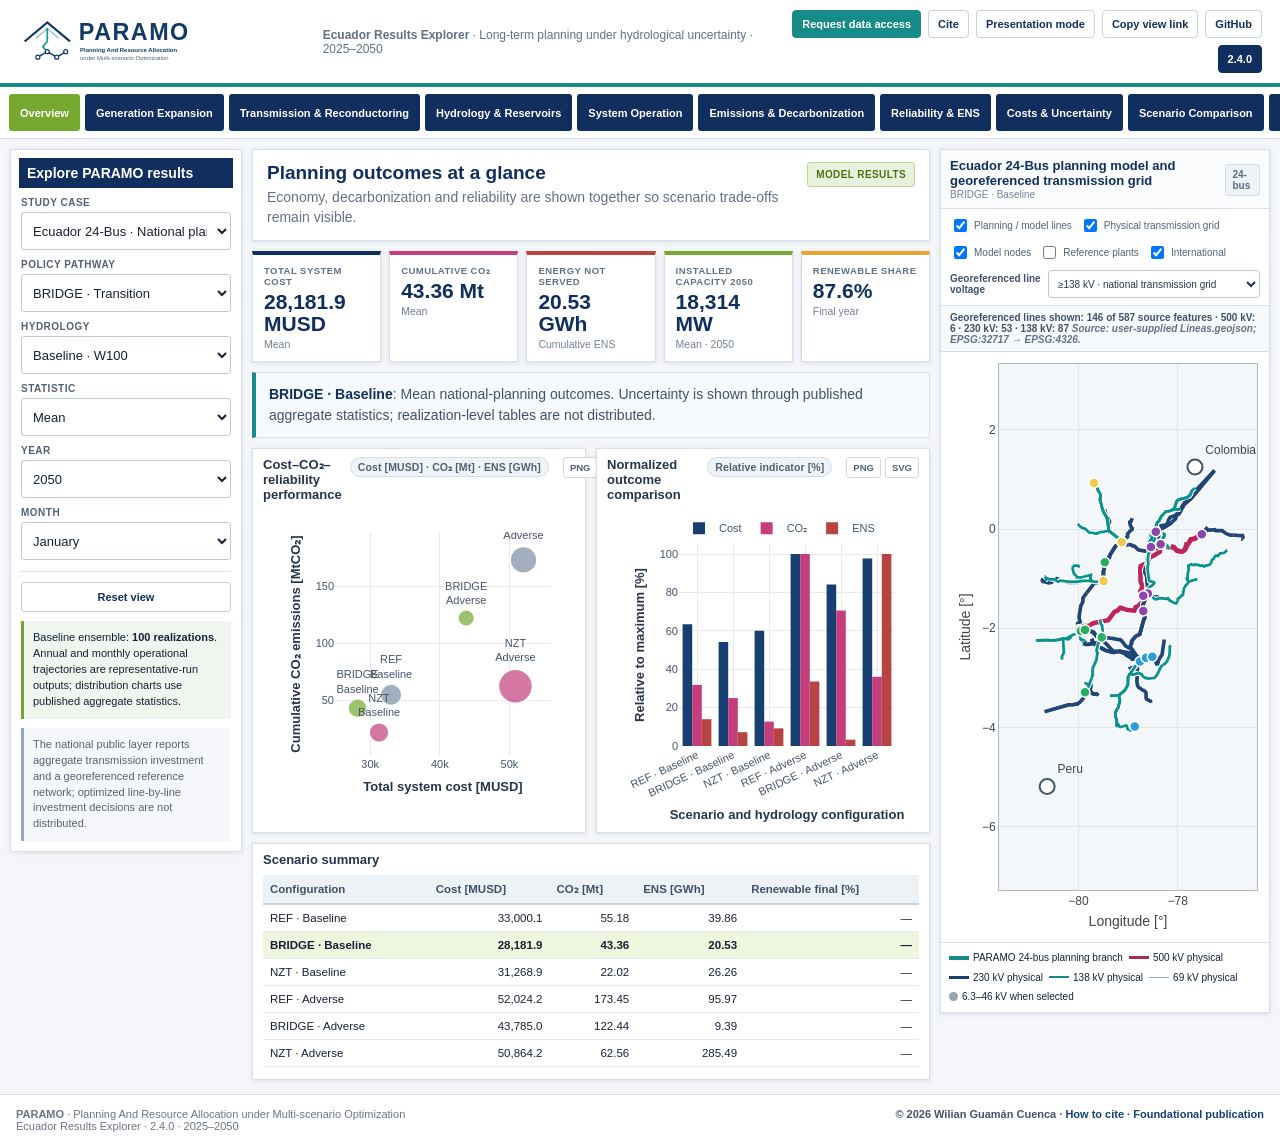
==== commit 824eb063: "update results EC 6N" ====
--- a/index.html
+++ b/index.html
@@ -1,133 +1,135 @@
-<!DOCTYPE html>
-
+<!doctype html>
 <html lang="en">
 <head>
-<meta charset="utf-8"/>
-<meta content="width=device-width, initial-scale=1" name="viewport"/>
-<meta content="PARAMO Ecuador Results Explorer — interactive long-term power-system planning results for Ecuador under hydrological uncertainty." name="description"/>
-<meta content="PARAMO Ecuador Results Explorer" property="og:title"/>
-<meta content="Generation, transmission, hydrology, emissions, reliability and cost results for Ecuador planning cases." property="og:description"/>
-<meta content="assets/brand/social-preview.png" property="og:image"/>
-<title>PARAMO Ecuador Results Explorer</title>
-<link href="assets/brand/favicon.svg" rel="icon" type="image/svg+xml"/>
-<link href="assets/css/dashboard.css" rel="stylesheet"/>
-<script src="assets/vendor/plotly-3.3.1.min.js"></script>
-<script src="assets/js/dashboard_data.js"></script>
+  <meta charset="utf-8">
+  <meta name="viewport" content="width=device-width, initial-scale=1">
+  <meta name="description" content="PARAMO Ecuador Results Explorer — interactive long-term power-system planning results for Ecuador under hydrological uncertainty.">
+  <meta property="og:title" content="PARAMO Ecuador Results Explorer">
+  <meta property="og:description" content="Generation, transmission, hydrology, emissions, reliability and cost results for Ecuador planning cases.">
+  <meta property="og:image" content="assets/brand/social-preview.png">
+  <title>PARAMO Ecuador Results Explorer</title>
+  <link rel="icon" href="assets/brand/favicon.svg" type="image/svg+xml">
+  <link rel="stylesheet" href="assets/css/dashboard.css">
+  <script src="assets/vendor/plotly-3.3.1.min.js"></script>
+  <script src="assets/js/dashboard_data.js"></script>
+  <script src="assets/js/reference_network_data.js"></script>
 </head>
 <body>
 <header class="site-header">
-<div class="brand-block">
-<img alt="PARAMO — Planning And Resource Allocation under Multi-scenario Optimization" class="brand-logo" src="assets/brand/paramo-logo-horizontal.svg"/>
-<div class="brand-subtitle"><strong>Ecuador Results Explorer</strong> · Long-term planning under hydrological uncertainty · 2025–2050</div>
+  <div class="brand-block">
+    <img class="brand-logo" src="assets/brand/paramo-logo-horizontal.svg" alt="PARAMO — Planning And Resource Allocation under Multi-scenario Optimization">
+    <div class="brand-subtitle"><strong>Ecuador Results Explorer</strong> · Long-term planning under hydrological uncertainty · 2025–2050</div>
+  </div>
+  <div class="header-actions">
+    <a class="header-btn primary-link" href="#data-access" data-open-tab="data-access">Request data access</a>
+    <a class="header-btn" href="docs/CITATION.md">Cite</a>
+    <button id="presentationBtn" class="header-btn" type="button">Presentation mode</button>
+    <button id="copyLinkBtn" class="header-btn" type="button">Copy view link</button>
+    <a class="header-btn" href="https://github.com/WilianGuaman/PARAMO-Ecuador">GitHub</a>
+    <span class="version-pill">2.4.0</span>
+  </div>
+</header>
+<nav class="top-nav" aria-label="Dashboard sections">
+  <button class="nav-btn active" data-tab="overview">Overview</button>
+  <button class="nav-btn" data-tab="generation">Generation Expansion</button>
+  <button class="nav-btn" data-tab="network">Transmission & Reconductoring</button>
+  <button class="nav-btn" data-tab="hydrology">Hydrology & Reservoirs</button>
+  <button class="nav-btn" data-tab="operation">System Operation</button>
+  <button class="nav-btn" data-tab="emissions">Emissions & Decarbonization</button>
+  <button class="nav-btn" data-tab="reliability">Reliability & ENS</button>
+  <button class="nav-btn" data-tab="costs">Costs & Uncertainty</button>
+  <button class="nav-btn" data-tab="compare">Scenario Comparison</button>
+  <button class="nav-btn" data-tab="data-access">Data Access</button>
+  <button class="nav-btn" data-tab="methodology">Methodology</button>
+</nav>
+<div id="runtimeNotice" class="runtime-notice" role="status" hidden></div>
+<div class="dashboard-grid">
+  <aside class="filter-panel" aria-label="Study filters">
+    <section class="filter-section">
+      <div class="filter-heading">Explore PARAMO results</div>
+      <label for="caseSelect">Study case</label>
+      <select id="caseSelect"><option value="ecuador_24bus">Ecuador 24-Bus · National planning case</option><option value="ecuador_6bus">Ecuador 6-Bus · Reduced planning case</option></select>
+      <label for="scenarioSelect">Policy pathway</label><select id="scenarioSelect"></select>
+      <label for="hydrologySelect">Hydrology</label><select id="hydrologySelect"></select>
+      <div id="statWrap"><label for="statSelect">Statistic</label><select id="statSelect"><option value="Mean">Mean</option><option value="P10">P10</option><option value="P50">P50</option><option value="P90">P90</option><option value="Representative">Representative realization</option></select></div>
+      <label for="yearSelect">Year</label><select id="yearSelect"></select>
+      <label for="monthSelect">Month</label><select id="monthSelect"><option value="1">January</option><option value="2">February</option><option value="3">March</option><option value="4">April</option><option value="5">May</option><option value="6">June</option><option value="7">July</option><option value="8">August</option><option value="9">September</option><option value="10">October</option><option value="11">November</option><option value="12">December</option></select>
+    </section>
+    <section class="filter-actions single"><button id="resetBtn" type="button">Reset view</button></section>
+    <section class="filter-note" id="ensembleNote"></section>
+    <section class="filter-note subtle" id="caseCapabilityNote"></section>
+  </aside>
+
+  <main class="main-panel">
+    <section id="overview" class="tab-panel active">
+      <div class="section-intro"><div><h1>Planning outcomes at a glance</h1><p>Economy, decarbonization and reliability are shown together so scenario trade-offs remain visible.</p></div><span class="status-badge">Model results</span></div>
+      <div id="overviewKpis" class="kpi-grid"></div>
+      <div id="overviewInsight" class="insight"></div>
+      <div class="chart-grid two">
+        <div class="chart-card"><div class="chart-head"><span class="chart-title">Cost–CO₂–reliability performance</span><span class="chart-tools" data-tools="overviewTradeoff"></span></div><div id="overviewTradeoff" class="plot"></div></div>
+        <div class="chart-card"><div class="chart-head"><span class="chart-title">Normalized outcome comparison</span><span class="chart-tools" data-tools="overviewBars"></span></div><div id="overviewBars" class="plot"></div></div>
+      </div>
+      <div class="table-card"><div class="chart-head"><span class="chart-title">Scenario summary</span></div><div id="overviewTable" class="table-wrap"></div></div>
+    </section>
+
+    <section id="generation" class="tab-panel">
+      <div class="section-intro"><div><h1>Generation expansion</h1><p>Installed capacity, additions and annual electricity production across the planning horizon.</p></div><div class="section-tools"><label id="fuelViewWrap" class="inline-control" hidden><span>6-Bus display</span><select id="fuelViewSelect"><option value="fuel">Fuel detail</option><option value="technology">Technology aggregation</option></select></label><span class="status-badge">Expansion result</span></div></div>
+      <div id="generationKpis" class="kpi-grid four"></div>
+      <div class="chart-grid two"><div class="chart-card"><div class="chart-head"><span class="chart-title" id="capacityChartTitle">Installed capacity</span><span class="chart-tools" data-tools="capacityTrajectory"></span></div><div id="capacityTrajectory" class="plot tall"></div></div><div class="chart-card"><div class="chart-head"><span class="chart-title" id="capacityAdditionsTitle">Capacity additions</span><span class="chart-tools" data-tools="capacityAdditions"></span></div><div id="capacityAdditions" class="plot tall"></div></div></div>
+      <div class="chart-grid two"><div class="chart-card"><div class="chart-head"><span class="chart-title" id="generationAnnualTitle">Annual generation</span><span class="chart-tools" data-tools="generationAnnual"></span></div><div id="generationAnnual" class="plot tall"></div></div><div class="chart-card"><div class="chart-head"><span class="chart-title" id="generationMixYearTitle">Selected-year mix</span><span class="chart-tools" data-tools="generationMixYear"></span></div><div id="generationMixYear" class="plot tall"></div></div></div>
+    </section>
+
+    <section id="network" class="tab-panel">
+      <div class="section-intro"><div><h1>Transmission & reconductoring</h1><p>Expansion decisions, available corridor capacity, peak loading and investment.</p></div><div class="section-tools"><label id="corridorWrap" class="inline-control" hidden><span>Corridor</span><select id="corridorSelect"></select></label><span id="networkStatus" class="status-badge warning">Capability dependent</span></div></div>
+      <div id="networkNote" class="warning-box"></div>
+      <div id="networkKpis" class="kpi-grid four"></div>
+      <div class="chart-grid two"><div class="chart-card"><div class="chart-head"><span class="chart-title">Transmission investment</span><span class="chart-tools" data-tools="transmissionCost"></span></div><div id="transmissionCost" class="plot"></div></div><div class="chart-card"><div class="chart-head"><span class="chart-title" id="networkSecondaryTitle">Corridor capability</span><span class="chart-tools" data-tools="networkSecondary"></span></div><div id="networkSecondary" class="plot"></div></div></div>
+      <div id="transmissionDecisionCard" class="chart-card"><div class="chart-head"><span class="chart-title">Transmission intervention timeline</span><span class="chart-tools" data-tools="transmissionDecisionTimeline"></span></div><div id="transmissionDecisionTimeline" class="plot short"></div></div>
+      <div class="table-card"><div class="chart-head"><span class="chart-title">Network detail</span></div><div id="networkTable" class="table-wrap"></div></div>
+    </section>
+
+    <section id="hydrology" class="tab-panel">
+      <div class="section-intro"><div><h1>Hydrology & reservoirs</h1><p>Hydro availability, storage, water transfers and cascade operation.</p></div><div class="section-tools"><label id="hydroAssetWrap" class="inline-control" hidden><span>Hydro asset</span><select id="hydroAssetSelect"></select></label><span class="status-badge">Hydrology-aware</span></div></div>
+      <div id="hydroKpis" class="kpi-grid four"></div>
+      <div class="chart-grid two"><div class="chart-card"><div class="chart-head"><span class="chart-title" id="hydroStorageTitle">Reservoir storage</span><span class="chart-tools" data-tools="reservoirEnvelope"></span></div><div id="reservoirEnvelope" class="plot"></div></div><div class="chart-card"><div class="chart-head"><span class="chart-title" id="hydroGenerationTitle">Hydro operation</span><span class="chart-tools" data-tools="reservoirYear"></span></div><div id="reservoirYear" class="plot"></div></div></div>
+      <div class="chart-card seasonality-card"><div class="chart-head"><span class="chart-title" id="hydroSeasonalityTitle">Seasonal hydropower profile</span><span class="chart-tools" data-tools="hydroSeasonality"></span></div><div id="hydroSeasonality" class="plot short"></div><div id="hydroSeasonLegend" class="hydro-season-legend"></div></div>
+      <div id="hydroFlowGrid" class="chart-grid two"><div class="chart-card"><div class="chart-head"><span class="chart-title" id="hydroWaterBalanceTitle">Monthly generation and hydraulic release</span><span class="chart-tools" data-tools="hydroWaterBalance"></span></div><div id="hydroWaterBalance" class="plot tall"></div></div><div class="chart-card"><div class="chart-head"><span class="chart-title" id="hydroCascadeFlowTitle">Hydraulic transfers in selected month</span><span class="chart-tools" data-tools="hydroCascadeFlow"></span></div><div id="hydroCascadeFlow" class="plot tall"></div></div></div>
+      <div id="cascadeCard" class="chart-card cascade-card" hidden><div class="chart-head"><span class="chart-title" id="cascadeTitle">Hydraulic cascade · selected month</span></div><div id="cascadeDiagram" class="cascade-diagram"></div><div id="cascadeTable" class="table-wrap"></div></div>
+      <div class="chart-card"><div class="chart-head"><span class="chart-title">Hydrology penalty across scenarios</span><span class="chart-tools" data-tools="hydrologyPenalty"></span></div><div id="hydrologyPenalty" class="plot"></div></div>
+    </section>
+
+    <section id="operation" class="tab-panel"><div class="section-intro"><div><h1>System operation</h1><p>Monthly and annual operational indicators for the selected planning configuration.</p></div><span id="operationBadge" class="status-badge">Representative run</span></div><div id="operationKpis" class="kpi-grid four"></div><div class="chart-grid two"><div class="chart-card"><div class="chart-head"><span class="chart-title">Monthly energy balance</span><span class="chart-tools" data-tools="monthlyGeneration"></span></div><div id="monthlyGeneration" class="plot tall"></div></div><div class="chart-card"><div class="chart-head"><span class="chart-title">Reserve / ENS / curtailment</span><span class="chart-tools" data-tools="operationReliability"></span></div><div id="operationReliability" class="plot tall"></div></div></div><div class="chart-card"><div class="chart-head"><span class="chart-title">Annual operation trajectory</span><span class="chart-tools" data-tools="annualOperation"></span></div><div id="annualOperation" class="plot"></div></div></section>
+
+    <section id="emissions" class="tab-panel"><div class="section-intro"><div><h1>Emissions & decarbonization</h1><p>Carbon outcomes across policy pathways and hydrological conditions.</p></div><span class="status-badge">Decarbonization</span></div><div id="emissionKpis" class="kpi-grid four"></div><div id="emissionInsight" class="insight"></div><div class="chart-grid two"><div class="chart-card"><div class="chart-head"><span class="chart-title">Cumulative CO₂ comparison</span><span class="chart-tools" data-tools="emissionCumulative"></span></div><div id="emissionCumulative" class="plot"></div></div><div class="chart-card"><div class="chart-head"><span class="chart-title" id="emissionAnnualTitle">Annual CO₂ trajectory</span><span class="chart-tools" data-tools="emissionAnnual"></span></div><div id="emissionAnnual" class="plot"></div></div></div><div class="chart-grid two"><div class="chart-card"><div class="chart-head"><span class="chart-title">CO₂ uncertainty / scenario spread</span><span class="chart-tools" data-tools="emissionDistribution"></span></div><div id="emissionDistribution" class="plot"></div></div><div class="chart-card"><div class="chart-head"><span class="chart-title">Cost–CO₂ performance space</span><span class="chart-tools" data-tools="emissionTradeoff"></span></div><div id="emissionTradeoff" class="plot"></div></div></div></section>
+
+    <section id="reliability" class="tab-panel"><div class="section-intro"><div><h1>Reliability & energy not served</h1><p>Annual and cumulative ENS together with economic consequences.</p></div><span class="status-badge">Reliability</span></div><div id="reliabilityKpis" class="kpi-grid four"></div><div id="reliabilityInsight" class="insight"></div><div class="chart-grid two"><div class="chart-card"><div class="chart-head"><span class="chart-title">Cumulative ENS comparison</span><span class="chart-tools" data-tools="ensCumulative"></span></div><div id="ensCumulative" class="plot"></div></div><div class="chart-card"><div class="chart-head"><span class="chart-title">Annual ENS trajectory</span><span class="chart-tools" data-tools="ensAnnual"></span></div><div id="ensAnnual" class="plot"></div></div></div><div class="chart-grid two"><div class="chart-card"><div class="chart-head"><span class="chart-title">ENS uncertainty / scenario spread</span><span class="chart-tools" data-tools="ensDistribution"></span></div><div id="ensDistribution" class="plot"></div></div><div class="chart-card"><div class="chart-head"><span class="chart-title">Reliability versus cost</span><span class="chart-tools" data-tools="ensTradeoff"></span></div><div id="ensTradeoff" class="plot"></div></div></div></section>
+
+    <section id="costs" class="tab-panel"><div class="section-intro"><div><h1>Costs & uncertainty</h1><p>Planning cost statistics and cost composition.</p></div><span class="status-badge">Economic result</span></div><div id="costKpis" class="kpi-grid four"></div><div class="chart-grid two"><div class="chart-card"><div class="chart-head"><span class="chart-title">Total cost range / scenario comparison</span><span class="chart-tools" data-tools="costDistribution"></span></div><div id="costDistribution" class="plot"></div></div><div class="chart-card"><div class="chart-head"><span class="chart-title">Cost components</span><span class="chart-tools" data-tools="costComponents"></span></div><div id="costComponents" class="plot"></div></div></div><div class="chart-card"><div class="chart-head"><span class="chart-title">System performance space</span><span class="chart-tools" data-tools="performanceSpace"></span></div><div id="performanceSpace" class="plot"></div></div></section>
+
+    <section id="compare" class="tab-panel"><div class="section-intro"><div><h1>Scenario comparison</h1><p>Compare two configurations using common public indicators. Different study cases are not one-to-one system equivalents.</p></div><span class="status-badge">A vs B</span></div><div class="compare-grid"><div class="compare-card"><h2>Configuration A</h2><label>Study case</label><select id="compareCaseA"></select><label>Scenario</label><select id="compareScenarioA"></select><label>Hydrology</label><select id="compareHydroA"></select></div><div class="compare-card"><h2>Configuration B</h2><label>Study case</label><select id="compareCaseB"></select><label>Scenario</label><select id="compareScenarioB"></select><label>Hydrology</label><select id="compareHydroB"></select></div></div><div class="chart-grid two"><div class="table-card"><div class="chart-head"><span class="chart-title">Metric comparison</span></div><div id="compareTable" class="table-wrap"></div></div><div class="chart-card"><div class="chart-head"><span class="chart-title">Normalized performance</span><span class="chart-tools" data-tools="compareChart"></span></div><div id="compareChart" class="plot"></div></div></div></section>
+
+    <section id="data-access" class="tab-panel">
+      <div class="section-intro"><div><h1>Data access</h1><p>The public browser contains only the aggregated information required for the visualizations. Additional research data are provided by request and review.</p></div><span class="status-badge">Controlled access</span></div>
+      <div class="download-grid"><div class="download-card"><h2>Request research data</h2><p>Use the repository request form to describe the study, requested variables and intended use. Requests are reviewed before data are shared.</p><a class="download-button secondary" href="https://github.com/WilianGuaman/PARAMO-Ecuador/issues/new?template=data-access-request.yml" target="_blank" rel="noopener">Open data-access form</a><p class="privacy-note">GitHub Issues are public. Do not include confidential, sensitive or personal information in the request.</p></div><div class="download-card"><h2>What is public in the explorer?</h2><p>Scenario summaries, chart-ready annual/monthly series, fuel/technology aggregates, selected 6-bus transmission corridor decisions and selected reservoir/cascade diagnostics.</p><a class="download-button" href="docs/DATA_ACCESS.md">Data-access policy</a></div><div class="download-card"><h2>Citation & provenance</h2><p>Use the repository citation for the explorer and the associated scholarly methodology when appropriate.</p><a class="download-button" href="docs/CITATION.md">Citation guide</a></div></div>
+      <div class="method-grid" style="margin-top:10px"><div class="method-card"><h2>Cite the explorer</h2><div id="citationBox" class="citation-box"></div><div class="method-links"><button id="copyCitationBtn" class="download-button" type="button">Copy citation</button><a href="CITATION.cff">CITATION.cff</a><a href="docs/citation/CITATION.bib">BibTeX</a><a href="docs/citation/CITATION.ris">RIS</a></div></div><div class="method-card"><h2>Licensing</h2><p><strong>Dashboard code:</strong> Apache License 2.0.<br><strong>PARAMO-derived public visualization layer and original documentation:</strong> CC BY 4.0 where indicated.<br><strong>Third-party reference data:</strong> original source terms apply.<br><strong>Private optimization model and non-public research datasets:</strong> not distributed through this repository.</p><div class="method-links"><a href="LICENSES.md">License and attribution matrix</a></div></div></div>
+    </section>
+
+    <section id="methodology" class="tab-panel"><div class="section-intro"><div><h1>Methodology, provenance & citation</h1><p>Distinguish optimization results, reference-system data and uncertainty representations.</p></div><span class="status-badge">Research documentation</span></div><div class="method-grid"><div class="method-card"><h2>PARAMO public results layer</h2><p>The dashboard displays precomputed outputs generated with PARAMO. The GAMS implementation, InputData workbooks, GDX/LST/log files and full generator-level result tables are not distributed.</p></div><div class="method-card"><h2>Ecuador 6-Bus</h2><p>The reduced case contains four validated W=1 configurations: BAU and REN100 under Normal and Extreme hydrology. The public layer reports system aggregates, corridor decisions and selected hydraulic cascades.</p></div><div class="method-card"><h2>Ecuador 24-Bus</h2><p>The national planning application contains REF, BRIDGE and NZT pathways. Baseline uses W100 and Adverse uses W5. The browser exposes aggregate statistics and representative trajectories, not realization-level tables.</p></div><div class="method-card"><h2>Geography</h2><p>Model nodes and reduced corridors are planning abstractions. Reference plants and the georeferenced 24-bus network provide physical context and are visually distinguished from optimization objects. Colombia and Peru remain external systems.</p></div><div class="method-card"><h2>Foundational publication</h2><p>Guamán, W., Benalcazar, P., Cordova-Garcia, J., & Torres, M. (2025). <em>An integrated framework for the optimal expansion of hydro-dependent power systems under water-resource uncertainty</em>. Energy Conversion and Management: X, 28, 101297. DOI: 10.1016/j.ecmx.2025.101297.</p></div><div class="method-card"><h2>Documentation</h2><p>Data provenance, limitations, public-data policy and citation guidance are maintained with the release.</p><div class="method-links"><a href="docs/METHODOLOGY.md">Methodology</a><a href="docs/DATA_PROVENANCE.md">Data provenance</a><a href="docs/LIMITATIONS.md">Limitations</a><a href="docs/DATA_ACCESS.md">Data access</a></div></div></div></section>
+  </main>
+
+  <aside class="map-panel">
+    <div class="map-heading"><div><strong id="mapTitle">PARAMO network</strong><span id="mapSubtitle">Ecuador planning geography</span></div><span id="mapBadge" class="map-badge">24-bus</span></div>
+    <div class="map-controls"><label><input id="mapLines" type="checkbox" checked> Planning / model lines</label><label><input id="mapReferenceLines" type="checkbox" checked> Physical transmission grid</label><label><input id="mapNodes" type="checkbox" checked> Model nodes</label><label><input id="mapPlants" type="checkbox"> Reference plants</label><label><input id="mapExternal" type="checkbox" checked> International</label><label class="map-filter"><span>Georeferenced line voltage</span><select id="mapGridFilter">
+<option value="core138">≥138 kV · national transmission grid</option>
+<option value="all69">≥69 kV · transmission + subtransmission</option>
+<option value="all">All 587 supplied lines · 6.3–500 kV</option>
+<option value="500">500 kV only</option><option value="230">230 kV only</option><option value="138">138 kV only</option><option value="69">69 kV only</option>
+<option value="46">46 kV only</option><option value="34.5">34.5 kV only</option><option value="22">22–22.8 kV</option><option value="13.8">13.8 kV only</option><option value="13.2">13.2 kV only</option><option value="6.3">6.3 kV only</option>
+<option value="transmission">Source class: transmission only</option></select></label></div>
+    <div id="mapGridStatus" class="map-grid-status"></div><div id="networkMap" class="map-plot"></div><div id="mapLegend" class="map-legend"></div>
+  </aside>
 </div>
-<div class="header-actions">
-<a class="header-btn primary-link" data-open-tab="data-access" href="#data-access">Request data access</a>
-<a class="header-btn" href="docs/CITATION.md">Cite</a>
-<button class="header-btn" id="presentationBtn" type="button">Presentation mode</button>
-<button class="header-btn" id="copyLinkBtn" type="button">Copy view link</button>
-<a class="header-btn" href="https://github.com/WilianGuaman/PARAMO-Ecuador">GitHub</a>
-<span class="version-pill">v2.1.0</span>
-</div>
-</header>
-<nav aria-label="Dashboard sections" class="top-nav">
-<button class="nav-btn active" data-tab="overview">Overview</button>
-<button class="nav-btn" data-tab="generation">Generation Expansion</button>
-<button class="nav-btn" data-tab="network">Transmission &amp; Reconductoring</button>
-<button class="nav-btn" data-tab="hydrology">Hydrology &amp; Reservoirs</button>
-<button class="nav-btn" data-tab="operation">System Operation</button>
-<button class="nav-btn" data-tab="emissions">Emissions &amp; Decarbonization</button>
-<button class="nav-btn" data-tab="reliability">Reliability &amp; ENS</button>
-<button class="nav-btn" data-tab="costs">Costs &amp; Uncertainty</button>
-<button class="nav-btn" data-tab="compare">Scenario Comparison</button>
-<button class="nav-btn" data-tab="data-access">Data Access</button>
-<button class="nav-btn" data-tab="methodology">Methodology</button>
-</nav>
-<div class="runtime-notice" hidden="" id="runtimeNotice" role="status"></div>
-<div class="dashboard-grid">
-<aside aria-label="Study filters" class="filter-panel">
-<section class="filter-section">
-<div class="filter-heading">Explore PARAMO results</div>
-<label for="caseSelect">Study case</label>
-<select id="caseSelect"><option value="ecuador_24bus">Ecuador 24-Bus · National planning case</option><option value="ecuador_6bus">Ecuador 6-Bus · Reduced planning case</option></select>
-<label for="scenarioSelect">Policy pathway</label><select id="scenarioSelect"></select>
-<label for="hydrologySelect">Hydrology</label><select id="hydrologySelect"></select>
-<div id="statWrap"><label for="statSelect">Statistic</label><select id="statSelect"><option value="Mean">Mean</option><option value="P10">P10</option><option value="P50">P50</option><option value="P90">P90</option><option value="Representative">Representative realization</option></select></div>
-<label for="yearSelect">Year</label><select id="yearSelect"></select>
-<label for="monthSelect">Month</label><select id="monthSelect"><option value="1">January</option><option value="2">February</option><option value="3">March</option><option value="4">April</option><option value="5">May</option><option value="6">June</option><option value="7">July</option><option value="8">August</option><option value="9">September</option><option value="10">October</option><option value="11">November</option><option value="12">December</option></select>
-</section>
-<section class="filter-actions single"><button id="resetBtn" type="button">Reset view</button></section>
-<section class="filter-note" id="ensembleNote"></section>
-<section class="filter-note subtle" id="caseCapabilityNote"></section>
-</aside>
-<main class="main-panel">
-<section class="tab-panel active" id="overview">
-<div class="section-intro"><div><h1>Planning outcomes at a glance</h1><p>Economy, decarbonization and reliability are shown together so scenario trade-offs remain visible.</p></div><span class="status-badge">Model results</span></div>
-<div class="kpi-grid" id="overviewKpis"></div>
-<div class="insight" id="overviewInsight"></div>
-<div class="chart-grid two">
-<div class="chart-card"><div class="chart-head"><span class="chart-title">Cost–CO₂–reliability performance</span><span class="chart-tools" data-tools="overviewTradeoff"></span></div><div class="plot" id="overviewTradeoff"></div></div>
-<div class="chart-card"><div class="chart-head"><span class="chart-title">Normalized outcome comparison</span><span class="chart-tools" data-tools="overviewBars"></span></div><div class="plot" id="overviewBars"></div></div>
-</div>
-<div class="table-card"><div class="chart-head"><span class="chart-title">Scenario summary</span></div><div class="table-wrap" id="overviewTable"></div></div>
-</section>
-<section class="tab-panel" id="generation">
-<div class="section-intro"><div><h1>Generation expansion</h1><p>Installed capacity, additions and annual electricity production across the planning horizon.</p></div><div class="section-tools"><label class="inline-control" hidden="" id="fuelViewWrap"><span>6-Bus display</span><select id="fuelViewSelect"><option value="fuel">Fuel detail</option><option value="technology">Technology aggregation</option></select></label><span class="status-badge">Expansion result</span></div></div>
-<div class="kpi-grid four" id="generationKpis"></div>
-<div class="chart-grid two"><div class="chart-card"><div class="chart-head"><span class="chart-title" id="capacityChartTitle">Installed capacity</span><span class="chart-tools" data-tools="capacityTrajectory"></span></div><div class="plot tall" id="capacityTrajectory"></div></div><div class="chart-card"><div class="chart-head"><span class="chart-title" id="capacityAdditionsTitle">Capacity additions</span><span class="chart-tools" data-tools="capacityAdditions"></span></div><div class="plot tall" id="capacityAdditions"></div></div></div>
-<div class="chart-grid two"><div class="chart-card"><div class="chart-head"><span class="chart-title" id="generationAnnualTitle">Annual generation</span><span class="chart-tools" data-tools="generationAnnual"></span></div><div class="plot tall" id="generationAnnual"></div></div><div class="chart-card"><div class="chart-head"><span class="chart-title" id="generationMixYearTitle">Selected-year mix</span><span class="chart-tools" data-tools="generationMixYear"></span></div><div class="plot tall" id="generationMixYear"></div></div></div>
-</section>
-<section class="tab-panel" id="network">
-<div class="section-intro"><div><h1>Transmission &amp; reconductoring</h1><p>Expansion decisions, available corridor capacity, peak loading and investment.</p></div><div class="section-tools"><label class="inline-control" hidden="" id="corridorWrap"><span>Corridor</span><select id="corridorSelect"></select></label><span class="status-badge warning" id="networkStatus">Capability dependent</span></div></div>
-<div class="warning-box" id="networkNote"></div>
-<div class="kpi-grid four" id="networkKpis"></div>
-<div class="chart-grid two"><div class="chart-card"><div class="chart-head"><span class="chart-title">Transmission investment</span><span class="chart-tools" data-tools="transmissionCost"></span></div><div class="plot" id="transmissionCost"></div></div><div class="chart-card"><div class="chart-head"><span class="chart-title" id="networkSecondaryTitle">Corridor capability</span><span class="chart-tools" data-tools="networkSecondary"></span></div><div class="plot" id="networkSecondary"></div></div></div>
-<div class="chart-card full-width decision-timeline-card">
-<div class="chart-head">
-<div><span class="chart-title">Transmission decision timeline</span><span class="chart-subtitle">Reinforcement and new-circuit investment events</span></div>
-<span class="chart-tools" data-tools="transmissionDecisions"></span>
-</div>
-<div class="plot decision-plot" id="transmissionDecisions"></div>
-</div><div class="table-card"><div class="chart-head"><span class="chart-title">Network detail</span></div><div class="table-wrap" id="networkTable"></div></div>
-</section>
-<section class="tab-panel" id="hydrology">
-<div class="section-intro"><div><h1>Hydrology &amp; reservoirs</h1><p>Hydro availability, storage, water transfers and cascade operation.</p></div><div class="section-tools"><label class="inline-control" hidden="" id="hydroAssetWrap"><span>Hydro asset</span><select id="hydroAssetSelect"></select></label><span class="status-badge">Hydrology-aware</span></div></div>
-<div class="kpi-grid four" id="hydroKpis"></div><div class="insight hydro-insight" id="hydroInsight"></div>
-<div class="chart-grid two"><div class="chart-card"><div class="chart-head"><span class="chart-title" id="hydroStorageTitle">Reservoir storage</span><span class="chart-tools" data-tools="reservoirEnvelope"></span></div><div class="plot" id="reservoirEnvelope"></div></div><div class="chart-card"><div class="chart-head"><span class="chart-title" id="hydroGenerationTitle">Hydro operation</span><span class="chart-tools" data-tools="reservoirYear"></span></div><div class="plot" id="reservoirYear"></div></div></div><div class="chart-grid two six-only-grid" id="hydroSeasonalityGrid">
-<div class="chart-card">
-<div class="chart-head"><div><span class="chart-title">Hydrological seasonality</span><span class="chart-subtitle">Monthly availability by hydrological regime</span></div><span class="chart-tools" data-tools="hydroSeasonality"></span></div>
-<div class="plot" id="hydroSeasonality"></div>
-</div>
-<div class="chart-card">
-<div class="chart-head"><div><span class="chart-title">Hydro generation by regime</span><span class="chart-subtitle">Pacific and Amazon contributions to system hydropower</span></div><span class="chart-tools" data-tools="hydroRegimeProfile"></span></div>
-<div class="plot" id="hydroRegimeProfile"></div>
-</div>
-</div>
-<div class="chart-card cascade-card" id="cascadeCard"><div class="chart-head"><span class="chart-title">Hydraulic cascades · selected month</span></div><div class="cascade-diagram" id="cascadeDiagram"></div><div class="cascade-detail-wrap">
-<div class="cascade-detail-title">Selected-month hydraulic balance</div>
-<div class="table-wrap cascade-table" id="cascadeTable"></div>
-</div></div>
-<div class="chart-card"><div class="chart-head"><span class="chart-title">Hydrology penalty across scenarios</span><span class="chart-tools" data-tools="hydrologyPenalty"></span></div><div class="plot" id="hydrologyPenalty"></div></div>
-</section>
-<section class="tab-panel" id="operation"><div class="section-intro"><div><h1>System operation</h1><p>Monthly and annual operational indicators for the selected planning configuration.</p></div><span class="status-badge" id="operationBadge">Representative run</span></div><div class="kpi-grid four" id="operationKpis"></div><div class="chart-grid two"><div class="chart-card"><div class="chart-head"><span class="chart-title">Monthly energy balance</span><span class="chart-tools" data-tools="monthlyGeneration"></span></div><div class="plot tall" id="monthlyGeneration"></div></div><div class="chart-card"><div class="chart-head"><span class="chart-title">Reserve / ENS / curtailment</span><span class="chart-tools" data-tools="operationReliability"></span></div><div class="plot tall" id="operationReliability"></div></div></div><div class="chart-card"><div class="chart-head"><span class="chart-title">Annual operation trajectory</span><span class="chart-tools" data-tools="annualOperation"></span></div><div class="plot" id="annualOperation"></div></div></section>
-<section class="tab-panel" id="emissions"><div class="section-intro"><div><h1>Emissions &amp; decarbonization</h1><p>Carbon outcomes across policy pathways and hydrological conditions.</p></div><span class="status-badge">Decarbonization</span></div><div class="kpi-grid four" id="emissionKpis"></div><div class="insight" id="emissionInsight"></div><div class="chart-grid two"><div class="chart-card"><div class="chart-head"><span class="chart-title">Cumulative CO₂ comparison</span><span class="chart-tools" data-tools="emissionCumulative"></span></div><div class="plot" id="emissionCumulative"></div></div><div class="chart-card"><div class="chart-head"><span class="chart-title" id="emissionAnnualTitle">Annual CO₂ trajectory</span><span class="chart-tools" data-tools="emissionAnnual"></span></div><div class="plot" id="emissionAnnual"></div></div></div><div class="chart-grid two"><div class="chart-card"><div class="chart-head"><span class="chart-title">CO₂ uncertainty / scenario spread</span><span class="chart-tools" data-tools="emissionDistribution"></span></div><div class="plot" id="emissionDistribution"></div></div><div class="chart-card"><div class="chart-head"><span class="chart-title">Cost–CO₂ performance space</span><span class="chart-tools" data-tools="emissionTradeoff"></span></div><div class="plot" id="emissionTradeoff"></div></div></div></section>
-<section class="tab-panel" id="reliability"><div class="section-intro"><div><h1>Reliability &amp; energy not served</h1><p>Annual and cumulative ENS together with economic consequences.</p></div><span class="status-badge">Reliability</span></div><div class="kpi-grid four" id="reliabilityKpis"></div><div class="insight" id="reliabilityInsight"></div><div class="chart-grid two"><div class="chart-card"><div class="chart-head"><span class="chart-title">Cumulative ENS comparison</span><span class="chart-tools" data-tools="ensCumulative"></span></div><div class="plot" id="ensCumulative"></div></div><div class="chart-card"><div class="chart-head"><span class="chart-title">Annual ENS trajectory</span><span class="chart-tools" data-tools="ensAnnual"></span></div><div class="plot" id="ensAnnual"></div></div></div><div class="chart-grid two"><div class="chart-card"><div class="chart-head"><span class="chart-title">ENS uncertainty / scenario spread</span><span class="chart-tools" data-tools="ensDistribution"></span></div><div class="plot" id="ensDistribution"></div></div><div class="chart-card"><div class="chart-head"><span class="chart-title">Reliability versus cost</span><span class="chart-tools" data-tools="ensTradeoff"></span></div><div class="plot" id="ensTradeoff"></div></div></div></section>
-<section class="tab-panel" id="costs"><div class="section-intro"><div><h1>Costs &amp; uncertainty</h1><p>Planning cost statistics and cost composition.</p></div><span class="status-badge">Economic result</span></div><div class="kpi-grid four" id="costKpis"></div><div class="chart-grid two"><div class="chart-card"><div class="chart-head"><span class="chart-title">Total cost range / scenario comparison</span><span class="chart-tools" data-tools="costDistribution"></span></div><div class="plot" id="costDistribution"></div></div><div class="chart-card"><div class="chart-head"><span class="chart-title">Cost components</span><span class="chart-tools" data-tools="costComponents"></span></div><div class="plot" id="costComponents"></div></div></div><div class="chart-card"><div class="chart-head"><span class="chart-title">System performance space</span><span class="chart-tools" data-tools="performanceSpace"></span></div><div class="plot" id="performanceSpace"></div></div></section>
-<section class="tab-panel" id="compare"><div class="section-intro"><div><h1>Scenario comparison</h1><p>Compare two configurations using common public indicators. Different study cases are not one-to-one system equivalents.</p></div><span class="status-badge">A vs B</span></div><div class="compare-grid"><div class="compare-card"><h2>Configuration A</h2><label>Study case</label><select id="compareCaseA"></select><label>Scenario</label><select id="compareScenarioA"></select><label>Hydrology</label><select id="compareHydroA"></select></div><div class="compare-card"><h2>Configuration B</h2><label>Study case</label><select id="compareCaseB"></select><label>Scenario</label><select id="compareScenarioB"></select><label>Hydrology</label><select id="compareHydroB"></select></div></div><div class="chart-grid two"><div class="table-card"><div class="chart-head"><span class="chart-title">Metric comparison</span></div><div class="table-wrap" id="compareTable"></div></div><div class="chart-card"><div class="chart-head"><span class="chart-title">Normalized performance</span><span class="chart-tools" data-tools="compareChart"></span></div><div class="plot" id="compareChart"></div></div></div></section>
-<section class="tab-panel" id="data-access">
-<div class="section-intro"><div><h1>Data access</h1><p>The public browser contains only the aggregated information required for the visualizations. Additional research data are provided by request and review.</p></div><span class="status-badge">Controlled access</span></div>
-<div class="download-grid"><div class="download-card"><h2>Request research data</h2><p>Use the repository request form to describe the study, requested variables and intended use. Requests are reviewed before data are shared.</p><a class="download-button secondary" href="https://github.com/WilianGuaman/PARAMO-Ecuador/issues/new?template=data-access-request.yml" rel="noopener" target="_blank">Open data-access form</a><p class="privacy-note">GitHub Issues are public. Do not include confidential, sensitive or personal information in the request.</p></div><div class="download-card"><h2>What is public in the explorer?</h2><p>Scenario summaries, chart-ready annual/monthly series, fuel/technology aggregates, selected 6-bus transmission corridor decisions and selected reservoir/cascade diagnostics.</p><a class="download-button" href="docs/DATA_ACCESS.md">Data-access policy</a></div><div class="download-card"><h2>Citation &amp; provenance</h2><p>Use the repository citation for the explorer and the associated scholarly methodology when appropriate.</p><a class="download-button" href="docs/CITATION.md">Citation guide</a></div></div>
-<div class="method-grid" style="margin-top:10px"><div class="method-card"><h2>Cite the explorer</h2><div class="citation-box" id="citationBox"></div><div class="method-links"><button class="download-button" id="copyCitationBtn" type="button">Copy citation</button><a href="CITATION.cff">CITATION.cff</a><a href="docs/citation/CITATION.bib">BibTeX</a><a href="docs/citation/CITATION.ris">RIS</a></div></div><div class="method-card"><h2>Licensing</h2><p><strong>Dashboard code:</strong> Apache License 2.0.<br/><strong>PARAMO-derived public visualization layer and original documentation:</strong> CC BY 4.0 where indicated.<br/><strong>Third-party reference data:</strong> original source terms apply.<br/><strong>Private optimization model and non-public research datasets:</strong> not distributed through this repository.</p><div class="method-links"><a href="LICENSES.md">License and attribution matrix</a></div></div></div>
-</section>
-<section class="tab-panel" id="methodology"><div class="section-intro"><div><h1>Methodology, provenance &amp; citation</h1><p>Distinguish optimization results, reference-system data and uncertainty representations.</p></div><span class="status-badge">Research documentation</span></div><div class="method-grid"><div class="method-card"><h2>PARAMO public results layer</h2><p>The dashboard displays precomputed outputs generated with PARAMO. The GAMS implementation, InputData workbooks, GDX/LST/log files and full generator-level result tables are not distributed.</p></div><div class="method-card"><h2>Ecuador 6-Bus</h2><p>The reduced case contains four validated W=1 configurations: BAU and REN100 under Normal and Extreme hydrology. The public layer reports system aggregates, corridor decisions and selected hydraulic cascades.</p></div><div class="method-card"><h2>Ecuador 24-Bus</h2><p>The national planning application contains REF, BRIDGE and NZT pathways. Baseline uses W100 and Adverse uses W5. The browser exposes aggregate statistics and representative trajectories, not realization-level tables.</p></div><div class="method-card"><h2>Geography</h2><p>Model nodes and reduced corridors are planning abstractions. Reference plants and the georeferenced 24-bus network provide physical context and are visually distinguished from optimization objects. Colombia and Peru remain external systems.</p></div><div class="method-card"><h2>Foundational publication</h2><p>Guamán, W., Benalcazar, P., Cordova-Garcia, J., &amp; Torres, M. (2025). <em>An integrated framework for the optimal expansion of hydro-dependent power systems under water-resource uncertainty</em>. Energy Conversion and Management: X, 28, 101297. DOI: 10.1016/j.ecmx.2025.101297.</p></div><div class="method-card"><h2>Documentation</h2><p>Data provenance, limitations, public-data policy and citation guidance are maintained with the release.</p><div class="method-links"><a href="docs/METHODOLOGY.md">Methodology</a><a href="docs/DATA_PROVENANCE.md">Data provenance</a><a href="docs/LIMITATIONS.md">Limitations</a><a href="docs/DATA_ACCESS.md">Data access</a></div></div></div></section>
-</main>
-<aside class="map-panel">
-<div class="map-heading"><div><strong id="mapTitle">PARAMO network</strong><span id="mapSubtitle">Ecuador planning geography</span></div><span class="map-badge" id="mapBadge">24-bus</span></div>
-<div class="map-controls"><label><input checked="" id="mapLines" type="checkbox"/> Planning lines</label><label><input checked="" id="mapReferenceLines" type="checkbox"/> Physical grid</label><label><input checked="" id="mapNodes" type="checkbox"/> Model nodes</label><label><input id="mapPlants" type="checkbox"/> Reference plants</label><label><input checked="" id="mapExternal" type="checkbox"/> International</label><label class="map-voltage-control"><span>Grid voltage</span><select id="mapVoltageSelect"><option value="all">69–500 kV</option><option value="ge138">≥138 kV</option><option value="500">500 kV</option><option value="230">230 kV</option><option value="138">138 kV</option><option value="69">69 kV</option></select></label></div>
-<div class="map-scope-note" id="mapScopeNote">Physical grid geometry is contextual; planning links and reduced corridors are optimization abstractions.</div>
-<div class="map-plot" id="networkMap"></div><div class="map-legend" id="mapLegend"></div>
-</aside>
-</div>
-<footer class="site-footer"><div><strong>PARAMO</strong> · Planning And Resource Allocation under Multi-scenario Optimization<br/>Ecuador Results Explorer · v2.1.0 · 2025–2050</div><div class="footer-cite">© 2026 Wilian Guamán Cuenca · <a href="docs/CITATION.md">How to cite</a> · <a href="https://doi.org/10.1016/j.ecmx.2025.101297">Foundational publication</a></div></footer>
-<script src="assets/js/reference_network_data.js"></script><script src="assets/js/dashboard.js"></script>
+<footer class="site-footer"><div><strong>PARAMO</strong> · Planning And Resource Allocation under Multi-scenario Optimization<br>Ecuador Results Explorer · 2.4.0 · 2025–2050</div><div class="footer-cite">© 2026 Wilian Guamán Cuenca · <a href="docs/CITATION.md">How to cite</a> · <a href="https://doi.org/10.1016/j.ecmx.2025.101297">Foundational publication</a></div></footer>
+<script src="assets/js/dashboard.js"></script>
 </body>
 </html>
--- a/assets/css/dashboard.css
+++ b/assets/css/dashboard.css
@@ -17,32 +17,15 @@
 @media(max-width:500px){.filter-panel{display:block}.kpi-grid,.kpi-grid.four{grid-template-columns:1fr 1fr}.kpi-value{font-size:18px}.plot,.plot.tall{height:325px}.brand-logo{max-width:250px;height:46px}.chart-tools{display:none}}
 
 .runtime-notice{margin:8px 10px 0;padding:10px 13px;border:1px solid #d8a3a3;border-left:4px solid var(--red);background:#fff6f6;color:#6a3131;font-size:12px;line-height:1.45}.plot-loading{height:100%;display:flex;align-items:center;justify-content:center;color:#78869a;font-size:12px;background:linear-gradient(180deg,#fff,#fafbfd)}
-/* v2.1.0 public explorer additions */
+/* Results Explorer additions */
 .filter-actions.single{grid-template-columns:1fr}.privacy-note{font-size:10px!important;color:#7b5660!important;border-left:3px solid var(--magenta);padding-left:8px}.cascade-card{margin-bottom:10px}.cascade-diagram{padding:18px;display:flex;align-items:stretch;gap:8px;overflow-x:auto;background:linear-gradient(180deg,#fbfcfe,#f4f7fa)}.cascade-node{min-width:150px;flex:1;border:1px solid #cfd8e4;border-top:4px solid var(--teal);background:#fff;padding:10px;box-shadow:var(--shadow)}.cascade-node.reservoir{border-top-color:var(--navy)}.cascade-node.candidate{border-top-color:var(--gold)}.cascade-node h3{margin:0 0 5px;color:var(--navy);font-size:13px}.cascade-node .meta{font-size:10px;color:#6a7688;line-height:1.45}.cascade-node .metric{display:flex;justify-content:space-between;gap:8px;border-top:1px solid #edf0f4;padding-top:5px;margin-top:5px;font-size:10.5px}.cascade-arrow{min-width:72px;display:flex;flex-direction:column;align-items:center;justify-content:center;color:#59708d;font-size:10px;text-align:center}.cascade-arrow .shaft{font-size:28px;line-height:1;color:var(--teal)}.decision-badge{display:inline-block;border-radius:999px;padding:3px 7px;font-size:9px;font-weight:800;white-space:nowrap}.decision-none{background:#edf1f5;color:#667486}.decision-reinforce{background:#e8f1fa;color:#245b8f}.decision-new{background:#e8f5ec;color:#357344}.decision-repnew{background:#f9edda;color:#8a5b13}.decision-mixed{background:#f3e8f0;color:#8a3465}.map-line-note{font-size:9px;color:#69778b}.reference-line-key{width:20px;height:0;border-top:2px dotted #a6b0bd;display:inline-block}.planning-line-key{width:20px;height:0;border-top:3px solid var(--teal);display:inline-block}.action-cell{white-space:nowrap}.hydro-note{font-size:10px;color:#6d7888;margin:0 10px 10px}.data-scope-list{margin:8px 0 0;padding-left:18px;color:#59677a;font-size:11px;line-height:1.5}
 @media(max-width:820px){.cascade-diagram{flex-direction:column}.cascade-arrow{min-height:45px}.cascade-arrow .shaft{transform:rotate(90deg)}}
 
+/* Visible units, physical network and seasonal hydrology */
+.chart-head{align-items:flex-start}.chart-unit{display:inline-flex;align-items:center;margin-left:auto;margin-right:6px;padding:3px 7px;border-radius:999px;background:#eef3f8;border:1px solid #d4dde8;color:#536176;font-size:10.5px;font-weight:800;white-space:nowrap;letter-spacing:.01em}.chart-tools:empty{display:none}.seasonality-card{margin-bottom:10px}.hydro-season-legend{display:flex;gap:10px;flex-wrap:wrap;padding:0 12px 12px;color:#5c697c;font-size:10px}.season-chip{display:inline-flex;gap:5px;align-items:center}.season-swatch{width:12px;height:8px;border-radius:2px}.season-wet{background:#cfe9f6}.season-dry{background:#f8dfad}.cascade-callout{padding:18px;text-align:center;background:#f7fafc;color:#4b5b70}.cascade-callout strong{display:block;color:var(--navy);font-size:15px;margin-bottom:6px}.cascade-callout button{border:0;background:var(--teal);color:#fff;font-weight:800;padding:9px 12px;border-radius:3px;cursor:pointer;margin-top:10px}.cascade-node .metric.secondary{color:#6b7687}.cascade-month-label{font-size:10px;color:#6b7687;margin:0 0 6px}.network-voltage-key{width:20px;height:0;display:inline-block}.network-500{border-top:3px solid #a62c55}.network-230{border-top:3px solid #173f72}.network-138{border-top:2px solid #168b87}.network-69{border-top:1px solid #9da9b8}.planning-line-key{border-top-width:4px}.decision-badge{max-width:190px;white-space:normal;line-height:1.2}.decision-reinforced-existing{background:#e8f1fa;color:#245b8f}.decision-new-standard{background:#e8f5ec;color:#357344}.decision-new-reinforced{background:#f9edda;color:#8a5b13}.decision-combined{background:#f3e8f0;color:#8a3465}.map-legend{line-height:1.35}.plot .xtitle,.plot .ytitle{font-weight:700!important}.hydro-regime-note{font-size:10px;color:#667487;padding:0 12px 10px}.transmission-event{font-weight:700;color:#39566f}.transmission-none{color:#7a8798}.map-plot{background:#f8fafc}
 
-/* v2.1.0 — units, physical grid, decision and hydrology detail */
-.chart-head>div{display:flex;flex-direction:column;gap:2px;min-width:0}
-.chart-subtitle{display:block;font-size:9.5px;font-weight:500;color:#728095;line-height:1.3}
-.chart-unit{display:inline-flex;align-items:center;white-space:nowrap;padding:3px 7px;border-radius:999px;background:#eef3f6;border:1px solid #d3dde4;color:#365165;font-size:9px;font-weight:800;letter-spacing:.01em;margin-left:auto;margin-right:6px}
-.chart-card.full-width{margin-top:10px}
-.decision-timeline-card{min-height:310px}.decision-plot{height:260px}
-.hydro-insight{margin-bottom:10px}
-.six-only-grid[hidden]{display:none!important}
-.cascade-card{overflow:hidden}.cascade-diagram{display:block;padding:12px;background:#f7f9fb}
-.cascade-group{border:1px solid #d7e0e7;background:#fff;margin:0 0 12px;box-shadow:0 2px 8px rgba(32,58,82,.06)}
-.cascade-group:last-child{margin-bottom:0}.cascade-group-title{padding:8px 11px;background:#eef3f6;border-bottom:1px solid #d7e0e7;font-size:11px;font-weight:800;color:#24414f;display:flex;justify-content:space-between;gap:8px;align-items:center}
-.cascade-chain{display:flex;align-items:stretch;gap:7px;overflow-x:auto;padding:11px}
-.cascade-node{min-width:165px}.cascade-node .metric strong{font-variant-numeric:tabular-nums}
-.cascade-arrow{min-width:92px}.cascade-arrow .flow-unit{font-weight:800;color:#24414f}.cascade-arrow .flow-label{font-size:9px;color:#6d7b8c;line-height:1.25}
-.cascade-detail-wrap{border-top:1px solid #d7e0e7;background:#fff;padding:10px}.cascade-detail-title{font-size:11px;font-weight:800;color:#24414f;margin-bottom:7px}
-.cascade-table{max-height:330px;overflow:auto}.cascade-table .data-table{min-width:1180px}
-.season-pill{display:inline-flex;padding:2px 7px;border-radius:999px;font-size:9px;font-weight:800}.season-wet{background:#dceff4;color:#176277}.season-dry{background:#f7ead8;color:#8a5d19}
-.decision-badge{font-size:9px}.decision-reinforced-new{background:#efe2f0;color:#8a3465}.decision-new-reinforced{background:#f8e8d2;color:#8a5b13}
-.map-legend .grid-key{width:22px;height:0;display:inline-block}.grid-500{border-top:4px solid #7b1fa2}.grid-230{border-top:3px solid #d84315}.grid-138{border-top:2px solid #2f78b7}.grid-69{border-top:1px solid #8da0ad}
-.map-controls label{white-space:nowrap}.map-controls input{accent-color:#168b87}
-.map-line-note{line-height:1.35}.network-state-note{font-size:10px;color:#607086;margin-top:5px}
-@media(max-width:1100px){.cascade-chain{padding:8px}.cascade-node{min-width:150px}.chart-unit{margin-left:4px}}
+/* Seasonal-calendar panel */
+.season-calendar{display:grid;gap:8px;width:100%;margin-top:4px}.season-row{display:grid;grid-template-columns:72px 1fr;gap:8px;align-items:center}.season-row>strong{font-size:10px;color:#334b64}.season-months{display:grid;grid-template-columns:repeat(12,minmax(42px,1fr));gap:3px}.season-month{display:flex;flex-direction:column;align-items:center;justify-content:center;min-height:34px;border:1px solid #dbe3ec;border-radius:3px;background:#f5f7fa;color:#6a788b}.season-month b{font-size:9px}.season-month small{font-size:8px;font-weight:700;text-transform:uppercase;letter-spacing:.02em}.season-month.wet{background:#dff1fa;border-color:#afd7eb;color:#216487}.season-month.dry{background:#fbe9c7;border-color:#e7c983;color:#7c5a13}@media(max-width:980px){.season-row{grid-template-columns:1fr}.season-months{grid-template-columns:repeat(6,1fr)}}
 
-.map-voltage-control{margin-left:auto;text-transform:none!important;font-weight:700!important}.map-voltage-control span{font-size:9px;color:#647287}.map-voltage-control select{border:1px solid #c8d2dd;background:#fff;color:#31465f;border-radius:3px;padding:3px 5px;font-size:10px;font-weight:700;min-width:88px}.map-scope-note{padding:5px 9px;border-bottom:1px solid var(--line);background:#f7f9fb;color:#667487;font-size:9px;line-height:1.35}.map-plot .geo{background:#fff}.map-legend{line-height:1.35}
+/* v2.4.0: explicit axis titles, full Lineas.geojson network and hydro-flow plots */
+.map-filter{display:flex!important;align-items:center;gap:5px;margin-left:auto}.map-filter span{font-weight:800;color:#405069}.map-filter select{min-height:28px;border:1px solid #bfc8d5;background:#fff;color:#26354b;font-size:10px;padding:3px 5px;border-radius:3px}.map-grid-status{padding:6px 9px;border-bottom:1px solid var(--line);background:#f7fafc;color:#405069;font-size:10px;font-weight:700}.plot .xtitle,.plot .ytitle{font-weight:800!important;fill:#26354b!important}.plot .xtitle text,.plot .ytitle text{font-size:12px!important}.hydro-flow-note{padding:12px 16px;color:#526176;background:#f7fafc;border-left:4px solid var(--teal);line-height:1.45}.physical-grid-source{font-style:italic;color:#637086}.map-legend .legend-item{white-space:normal}.map-plot{min-height:590px}.chart-card .plot.tall{height:420px}.axis-policy-note{font-size:10px;color:#657286;padding:0 10px 8px}.transmission-timeline-empty{padding:30px;text-align:center;color:#667487}
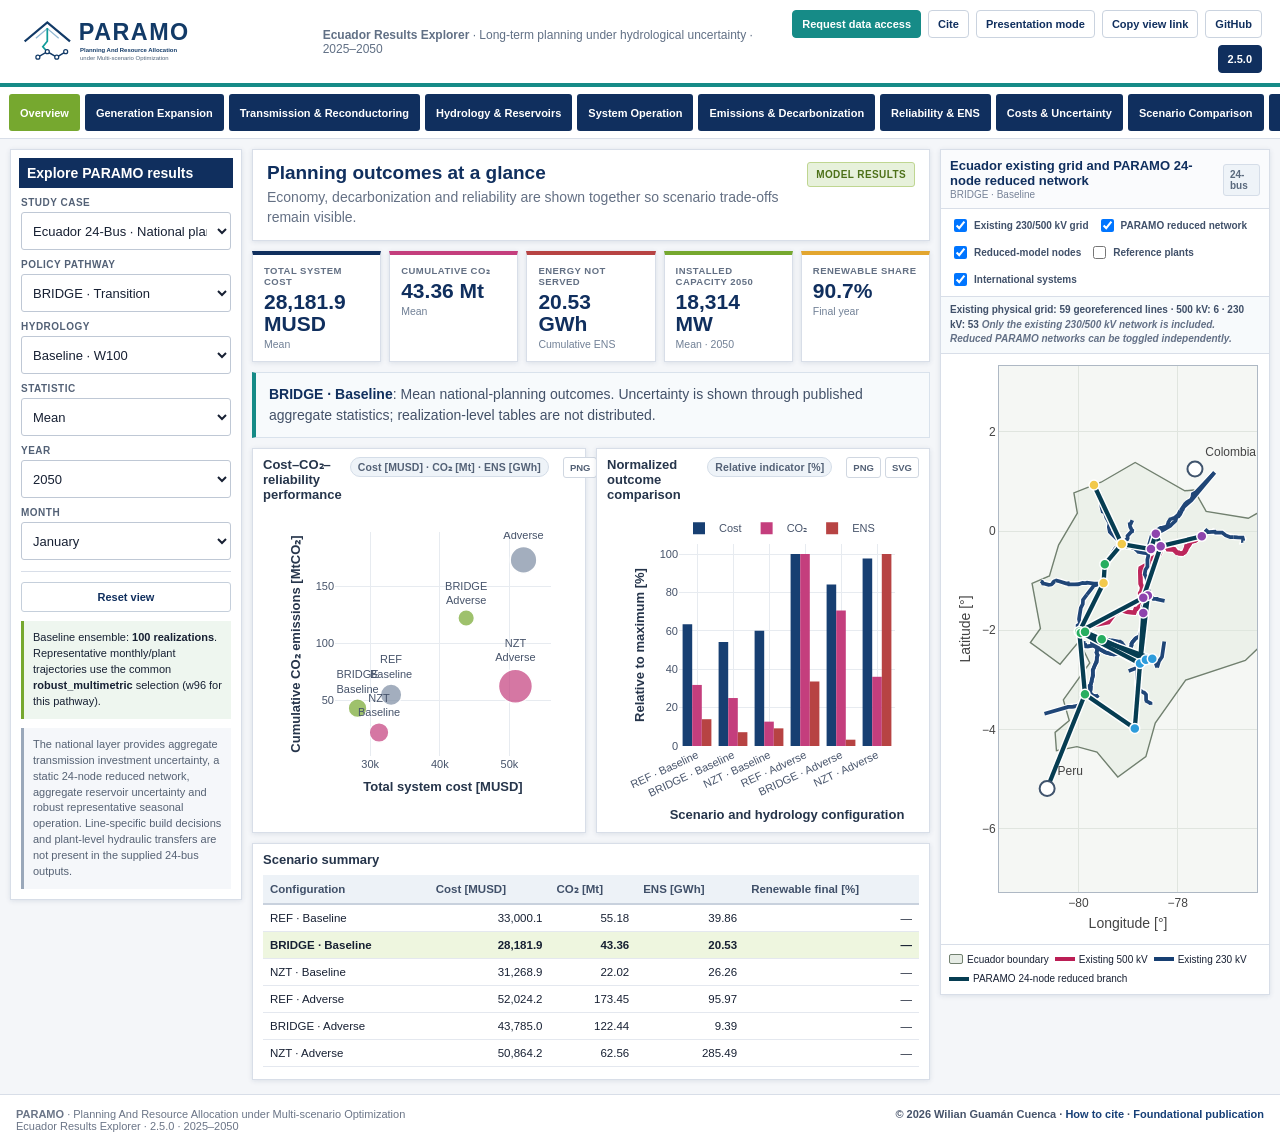
==== commit 9e73c134: "Final revision of results" ====
--- a/index.html
+++ b/index.html
@@ -26,7 +26,7 @@
     <button id="presentationBtn" class="header-btn" type="button">Presentation mode</button>
     <button id="copyLinkBtn" class="header-btn" type="button">Copy view link</button>
     <a class="header-btn" href="https://github.com/WilianGuaman/PARAMO-Ecuador">GitHub</a>
-    <span class="version-pill">2.4.0</span>
+    <span class="version-pill">2.5.0</span>
   </div>
 </header>
 <nav class="top-nav" aria-label="Dashboard sections">
@@ -114,22 +114,16 @@
       <div class="method-grid" style="margin-top:10px"><div class="method-card"><h2>Cite the explorer</h2><div id="citationBox" class="citation-box"></div><div class="method-links"><button id="copyCitationBtn" class="download-button" type="button">Copy citation</button><a href="CITATION.cff">CITATION.cff</a><a href="docs/citation/CITATION.bib">BibTeX</a><a href="docs/citation/CITATION.ris">RIS</a></div></div><div class="method-card"><h2>Licensing</h2><p><strong>Dashboard code:</strong> Apache License 2.0.<br><strong>PARAMO-derived public visualization layer and original documentation:</strong> CC BY 4.0 where indicated.<br><strong>Third-party reference data:</strong> original source terms apply.<br><strong>Private optimization model and non-public research datasets:</strong> not distributed through this repository.</p><div class="method-links"><a href="LICENSES.md">License and attribution matrix</a></div></div></div>
     </section>
 
-    <section id="methodology" class="tab-panel"><div class="section-intro"><div><h1>Methodology, provenance & citation</h1><p>Distinguish optimization results, reference-system data and uncertainty representations.</p></div><span class="status-badge">Research documentation</span></div><div class="method-grid"><div class="method-card"><h2>PARAMO public results layer</h2><p>The dashboard displays precomputed outputs generated with PARAMO. The GAMS implementation, InputData workbooks, GDX/LST/log files and full generator-level result tables are not distributed.</p></div><div class="method-card"><h2>Ecuador 6-Bus</h2><p>The reduced case contains four validated W=1 configurations: BAU and REN100 under Normal and Extreme hydrology. The public layer reports system aggregates, corridor decisions and selected hydraulic cascades.</p></div><div class="method-card"><h2>Ecuador 24-Bus</h2><p>The national planning application contains REF, BRIDGE and NZT pathways. Baseline uses W100 and Adverse uses W5. The browser exposes aggregate statistics and representative trajectories, not realization-level tables.</p></div><div class="method-card"><h2>Geography</h2><p>Model nodes and reduced corridors are planning abstractions. Reference plants and the georeferenced 24-bus network provide physical context and are visually distinguished from optimization objects. Colombia and Peru remain external systems.</p></div><div class="method-card"><h2>Foundational publication</h2><p>Guamán, W., Benalcazar, P., Cordova-Garcia, J., & Torres, M. (2025). <em>An integrated framework for the optimal expansion of hydro-dependent power systems under water-resource uncertainty</em>. Energy Conversion and Management: X, 28, 101297. DOI: 10.1016/j.ecmx.2025.101297.</p></div><div class="method-card"><h2>Documentation</h2><p>Data provenance, limitations, public-data policy and citation guidance are maintained with the release.</p><div class="method-links"><a href="docs/METHODOLOGY.md">Methodology</a><a href="docs/DATA_PROVENANCE.md">Data provenance</a><a href="docs/LIMITATIONS.md">Limitations</a><a href="docs/DATA_ACCESS.md">Data access</a></div></div></div></section>
+    <section id="methodology" class="tab-panel"><div class="section-intro"><div><h1>Methodology, provenance & citation</h1><p>Distinguish optimization results, reference-system data and uncertainty representations.</p></div><span class="status-badge">Research documentation</span></div><div class="method-grid"><div class="method-card"><h2>PARAMO public results layer</h2><p>The dashboard displays precomputed outputs generated with PARAMO. The GAMS implementation, InputData workbooks, GDX/LST/log files and full generator-level result tables are not distributed.</p></div><div class="method-card"><h2>Ecuador 6-Bus</h2><p>The reduced case contains four validated W=1 configurations: BAU and REN100 under Normal and Extreme hydrology. The public layer reports system aggregates, corridor decisions and selected hydraulic cascades.</p></div><div class="method-card"><h2>Ecuador 24-Bus</h2><p>The national planning application contains REF, BRIDGE and NZT pathways. Baseline uses W100 and Adverse uses W5. Robust-multimetric representative trajectories support annual/monthly operation, while the complete ensembles support aggregate uncertainty statistics. Transmission decisions remain aggregate by investment type and reservoir operation remains system-level because line- and reservoir-specific decision variables are absent from the supplied archives.</p></div><div class="method-card"><h2>Geography</h2><p>The map combines a mainland Ecuador outline, the existing 230 and 500 kV physical grid, and an independently switchable PARAMO reduced network for the active 24N or 6N case. Model buses/corridors remain planning abstractions; Colombia and Peru remain external systems.</p></div><div class="method-card"><h2>Foundational publication</h2><p>Guamán, W., Benalcazar, P., Cordova-Garcia, J., & Torres, M. (2025). <em>An integrated framework for the optimal expansion of hydro-dependent power systems under water-resource uncertainty</em>. Energy Conversion and Management: X, 28, 101297. DOI: 10.1016/j.ecmx.2025.101297.</p></div><div class="method-card"><h2>Documentation</h2><p>Data provenance, limitations, public-data policy and citation guidance are maintained with the release.</p><div class="method-links"><a href="docs/METHODOLOGY.md">Methodology</a><a href="docs/DATA_PROVENANCE.md">Data provenance</a><a href="docs/LIMITATIONS.md">Limitations</a><a href="docs/DATA_ACCESS.md">Data access</a></div></div></div></section>
   </main>
 
   <aside class="map-panel">
     <div class="map-heading"><div><strong id="mapTitle">PARAMO network</strong><span id="mapSubtitle">Ecuador planning geography</span></div><span id="mapBadge" class="map-badge">24-bus</span></div>
-    <div class="map-controls"><label><input id="mapLines" type="checkbox" checked> Planning / model lines</label><label><input id="mapReferenceLines" type="checkbox" checked> Physical transmission grid</label><label><input id="mapNodes" type="checkbox" checked> Model nodes</label><label><input id="mapPlants" type="checkbox"> Reference plants</label><label><input id="mapExternal" type="checkbox" checked> International</label><label class="map-filter"><span>Georeferenced line voltage</span><select id="mapGridFilter">
-<option value="core138">≥138 kV · national transmission grid</option>
-<option value="all69">≥69 kV · transmission + subtransmission</option>
-<option value="all">All 587 supplied lines · 6.3–500 kV</option>
-<option value="500">500 kV only</option><option value="230">230 kV only</option><option value="138">138 kV only</option><option value="69">69 kV only</option>
-<option value="46">46 kV only</option><option value="34.5">34.5 kV only</option><option value="22">22–22.8 kV</option><option value="13.8">13.8 kV only</option><option value="13.2">13.2 kV only</option><option value="6.3">6.3 kV only</option>
-<option value="transmission">Source class: transmission only</option></select></label></div>
+    <div class="map-controls"><label><input id="mapReferenceLines" type="checkbox" checked> Existing 230/500 kV grid</label><label><input id="mapLines" type="checkbox" checked> PARAMO reduced network</label><label><input id="mapNodes" type="checkbox" checked> Reduced-model nodes</label><label><input id="mapPlants" type="checkbox"> Reference plants</label><label><input id="mapExternal" type="checkbox" checked> International systems</label></div>
     <div id="mapGridStatus" class="map-grid-status"></div><div id="networkMap" class="map-plot"></div><div id="mapLegend" class="map-legend"></div>
   </aside>
 </div>
-<footer class="site-footer"><div><strong>PARAMO</strong> · Planning And Resource Allocation under Multi-scenario Optimization<br>Ecuador Results Explorer · 2.4.0 · 2025–2050</div><div class="footer-cite">© 2026 Wilian Guamán Cuenca · <a href="docs/CITATION.md">How to cite</a> · <a href="https://doi.org/10.1016/j.ecmx.2025.101297">Foundational publication</a></div></footer>
+<footer class="site-footer"><div><strong>PARAMO</strong> · Planning And Resource Allocation under Multi-scenario Optimization<br>Ecuador Results Explorer · 2.5.0 · 2025–2050</div><div class="footer-cite">© 2026 Wilian Guamán Cuenca · <a href="docs/CITATION.md">How to cite</a> · <a href="https://doi.org/10.1016/j.ecmx.2025.101297">Foundational publication</a></div></footer>
 <script src="assets/js/dashboard.js"></script>
 </body>
 </html>
--- a/assets/css/dashboard.css
+++ b/assets/css/dashboard.css
@@ -27,5 +27,8 @@
 /* Seasonal-calendar panel */
 .season-calendar{display:grid;gap:8px;width:100%;margin-top:4px}.season-row{display:grid;grid-template-columns:72px 1fr;gap:8px;align-items:center}.season-row>strong{font-size:10px;color:#334b64}.season-months{display:grid;grid-template-columns:repeat(12,minmax(42px,1fr));gap:3px}.season-month{display:flex;flex-direction:column;align-items:center;justify-content:center;min-height:34px;border:1px solid #dbe3ec;border-radius:3px;background:#f5f7fa;color:#6a788b}.season-month b{font-size:9px}.season-month small{font-size:8px;font-weight:700;text-transform:uppercase;letter-spacing:.02em}.season-month.wet{background:#dff1fa;border-color:#afd7eb;color:#216487}.season-month.dry{background:#fbe9c7;border-color:#e7c983;color:#7c5a13}@media(max-width:980px){.season-row{grid-template-columns:1fr}.season-months{grid-template-columns:repeat(6,1fr)}}
 
-/* v2.4.0: explicit axis titles, full Lineas.geojson network and hydro-flow plots */
+/* v2.5.0: explicit axis titles, filtered 230/500 kV grid and hydro-flow plots */
 .map-filter{display:flex!important;align-items:center;gap:5px;margin-left:auto}.map-filter span{font-weight:800;color:#405069}.map-filter select{min-height:28px;border:1px solid #bfc8d5;background:#fff;color:#26354b;font-size:10px;padding:3px 5px;border-radius:3px}.map-grid-status{padding:6px 9px;border-bottom:1px solid var(--line);background:#f7fafc;color:#405069;font-size:10px;font-weight:700}.plot .xtitle,.plot .ytitle{font-weight:800!important;fill:#26354b!important}.plot .xtitle text,.plot .ytitle text{font-size:12px!important}.hydro-flow-note{padding:12px 16px;color:#526176;background:#f7fafc;border-left:4px solid var(--teal);line-height:1.45}.physical-grid-source{font-style:italic;color:#637086}.map-legend .legend-item{white-space:normal}.map-plot{min-height:590px}.chart-card .plot.tall{height:420px}.axis-policy-note{font-size:10px;color:#657286;padding:0 10px 8px}.transmission-timeline-empty{padding:30px;text-align:center;color:#667487}
+/* v2.5.0 map simplification: Ecuador + existing 230/500 kV + reduced PARAMO network */
+.ecuador-boundary-key{width:14px;height:10px;display:inline-block;background:rgba(222,230,220,.75);border:1px solid #71806f;border-radius:2px}
+.map-controls{justify-content:flex-start}.map-controls label{font-weight:700;color:#405069}.map-grid-status{line-height:1.45}.network-500{border-top:4px solid #bb1e55}.network-230{border-top:4px solid #173f72}.planning-line-key{border-top:4px solid #063d52}.map-filter{display:none!important}
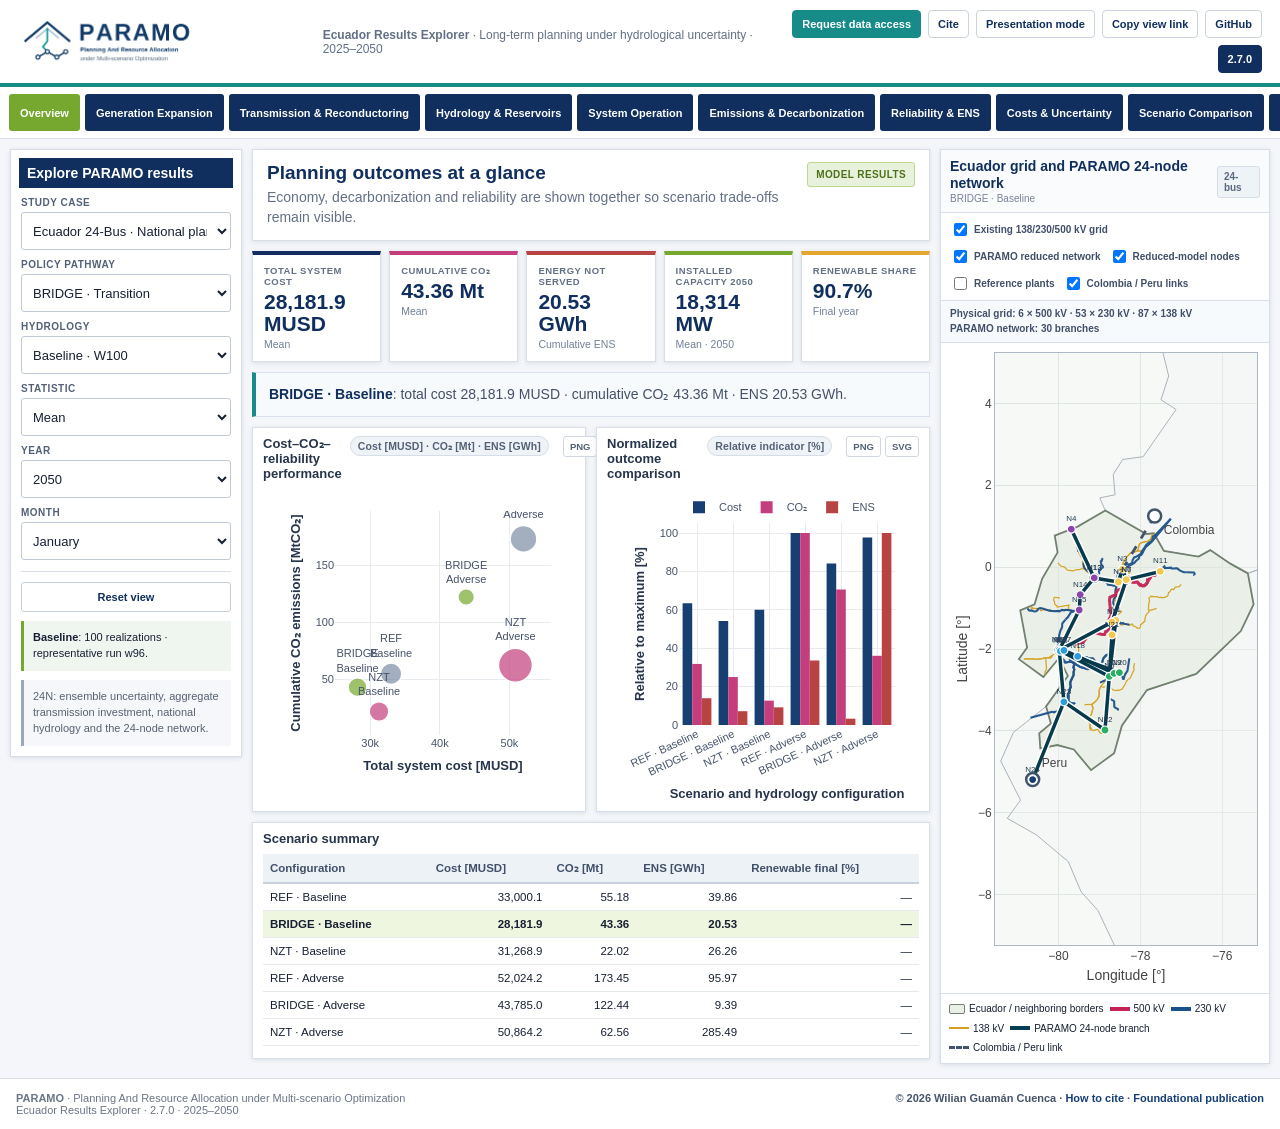
==== commit e2420b9a: "Update dashboard graphics" ====
--- a/index.html
+++ b/index.html
@@ -9,15 +9,15 @@
   <meta property="og:image" content="assets/brand/social-preview.png">
   <title>PARAMO Ecuador Results Explorer</title>
   <link rel="icon" href="assets/brand/favicon.svg" type="image/svg+xml">
-  <link rel="stylesheet" href="assets/css/dashboard.css">
+  <link rel="stylesheet" href="assets/css/dashboard.v2.7.0.css">
   <script src="assets/vendor/plotly-3.3.1.min.js"></script>
-  <script src="assets/js/dashboard_data.js"></script>
-  <script src="assets/js/reference_network_data.js"></script>
+  <script src="assets/js/dashboard_data.v2.7.0.js"></script>
+  <script src="assets/js/reference_network_data.v2.7.0.js"></script>
 </head>
 <body>
 <header class="site-header">
   <div class="brand-block">
-    <img class="brand-logo" src="assets/brand/paramo-logo-horizontal.svg" alt="PARAMO — Planning And Resource Allocation under Multi-scenario Optimization">
+    <img class="brand-logo" src="assets/brand/paramo-logo-horizontal.png" alt="PARAMO — Planning And Resource Allocation under Multi-scenario Optimization">
     <div class="brand-subtitle"><strong>Ecuador Results Explorer</strong> · Long-term planning under hydrological uncertainty · 2025–2050</div>
   </div>
   <div class="header-actions">
@@ -26,7 +26,7 @@
     <button id="presentationBtn" class="header-btn" type="button">Presentation mode</button>
     <button id="copyLinkBtn" class="header-btn" type="button">Copy view link</button>
     <a class="header-btn" href="https://github.com/WilianGuaman/PARAMO-Ecuador">GitHub</a>
-    <span class="version-pill">2.5.0</span>
+    <span class="version-pill">2.7.0</span>
   </div>
 </header>
 <nav class="top-nav" aria-label="Dashboard sections">
@@ -106,24 +106,24 @@
 
     <section id="costs" class="tab-panel"><div class="section-intro"><div><h1>Costs & uncertainty</h1><p>Planning cost statistics and cost composition.</p></div><span class="status-badge">Economic result</span></div><div id="costKpis" class="kpi-grid four"></div><div class="chart-grid two"><div class="chart-card"><div class="chart-head"><span class="chart-title">Total cost range / scenario comparison</span><span class="chart-tools" data-tools="costDistribution"></span></div><div id="costDistribution" class="plot"></div></div><div class="chart-card"><div class="chart-head"><span class="chart-title">Cost components</span><span class="chart-tools" data-tools="costComponents"></span></div><div id="costComponents" class="plot"></div></div></div><div class="chart-card"><div class="chart-head"><span class="chart-title">System performance space</span><span class="chart-tools" data-tools="performanceSpace"></span></div><div id="performanceSpace" class="plot"></div></div></section>
 
-    <section id="compare" class="tab-panel"><div class="section-intro"><div><h1>Scenario comparison</h1><p>Compare two configurations using common public indicators. Different study cases are not one-to-one system equivalents.</p></div><span class="status-badge">A vs B</span></div><div class="compare-grid"><div class="compare-card"><h2>Configuration A</h2><label>Study case</label><select id="compareCaseA"></select><label>Scenario</label><select id="compareScenarioA"></select><label>Hydrology</label><select id="compareHydroA"></select></div><div class="compare-card"><h2>Configuration B</h2><label>Study case</label><select id="compareCaseB"></select><label>Scenario</label><select id="compareScenarioB"></select><label>Hydrology</label><select id="compareHydroB"></select></div></div><div class="chart-grid two"><div class="table-card"><div class="chart-head"><span class="chart-title">Metric comparison</span></div><div id="compareTable" class="table-wrap"></div></div><div class="chart-card"><div class="chart-head"><span class="chart-title">Normalized performance</span><span class="chart-tools" data-tools="compareChart"></span></div><div id="compareChart" class="plot"></div></div></div></section>
+    <section id="compare" class="tab-panel"><div class="section-intro"><div><h1>Scenario comparison</h1><p>Compare two configurations using common indicators.</p></div><span class="status-badge">A vs B</span></div><div class="compare-grid"><div class="compare-card"><h2>Configuration A</h2><label>Study case</label><select id="compareCaseA"></select><label>Scenario</label><select id="compareScenarioA"></select><label>Hydrology</label><select id="compareHydroA"></select></div><div class="compare-card"><h2>Configuration B</h2><label>Study case</label><select id="compareCaseB"></select><label>Scenario</label><select id="compareScenarioB"></select><label>Hydrology</label><select id="compareHydroB"></select></div></div><div class="chart-grid two"><div class="table-card"><div class="chart-head"><span class="chart-title">Metric comparison</span></div><div id="compareTable" class="table-wrap"></div></div><div class="chart-card"><div class="chart-head"><span class="chart-title">Normalized performance</span><span class="chart-tools" data-tools="compareChart"></span></div><div id="compareChart" class="plot"></div></div></div></section>
 
     <section id="data-access" class="tab-panel">
-      <div class="section-intro"><div><h1>Data access</h1><p>The public browser contains only the aggregated information required for the visualizations. Additional research data are provided by request and review.</p></div><span class="status-badge">Controlled access</span></div>
-      <div class="download-grid"><div class="download-card"><h2>Request research data</h2><p>Use the repository request form to describe the study, requested variables and intended use. Requests are reviewed before data are shared.</p><a class="download-button secondary" href="https://github.com/WilianGuaman/PARAMO-Ecuador/issues/new?template=data-access-request.yml" target="_blank" rel="noopener">Open data-access form</a><p class="privacy-note">GitHub Issues are public. Do not include confidential, sensitive or personal information in the request.</p></div><div class="download-card"><h2>What is public in the explorer?</h2><p>Scenario summaries, chart-ready annual/monthly series, fuel/technology aggregates, selected 6-bus transmission corridor decisions and selected reservoir/cascade diagnostics.</p><a class="download-button" href="docs/DATA_ACCESS.md">Data-access policy</a></div><div class="download-card"><h2>Citation & provenance</h2><p>Use the repository citation for the explorer and the associated scholarly methodology when appropriate.</p><a class="download-button" href="docs/CITATION.md">Citation guide</a></div></div>
-      <div class="method-grid" style="margin-top:10px"><div class="method-card"><h2>Cite the explorer</h2><div id="citationBox" class="citation-box"></div><div class="method-links"><button id="copyCitationBtn" class="download-button" type="button">Copy citation</button><a href="CITATION.cff">CITATION.cff</a><a href="docs/citation/CITATION.bib">BibTeX</a><a href="docs/citation/CITATION.ris">RIS</a></div></div><div class="method-card"><h2>Licensing</h2><p><strong>Dashboard code:</strong> Apache License 2.0.<br><strong>PARAMO-derived public visualization layer and original documentation:</strong> CC BY 4.0 where indicated.<br><strong>Third-party reference data:</strong> original source terms apply.<br><strong>Private optimization model and non-public research datasets:</strong> not distributed through this repository.</p><div class="method-links"><a href="LICENSES.md">License and attribution matrix</a></div></div></div>
+      <div class="section-intro"><div><h1>Data access</h1><p>Request additional research data for a defined academic or technical use.</p></div><span class="status-badge">Controlled access</span></div>
+      <div class="download-grid"><div class="download-card"><h2>Request research data</h2><p>Describe the study, requested variables and intended use in the repository form.</p><a class="download-button secondary" href="https://github.com/WilianGuaman/PARAMO-Ecuador/issues/new?template=data-access-request.yml" target="_blank" rel="noopener">Open data-access form</a><p class="privacy-note">GitHub Issues are public. Do not include confidential, sensitive or personal information in the request.</p></div><div class="download-card"><h2>What is public in the explorer?</h2><p>Scenario summaries, annual and monthly series, technology aggregates, 6N corridor decisions and selected hydropower diagnostics.</p><a class="download-button" href="docs/DATA_ACCESS.md">Data-access policy</a></div><div class="download-card"><h2>Citation & provenance</h2><p>Citation formats and data provenance are provided with the repository.</p><a class="download-button" href="docs/CITATION.md">Citation guide</a></div></div>
+      <div class="method-grid" style="margin-top:10px"><div class="method-card"><h2>Cite the explorer</h2><div id="citationBox" class="citation-box"></div><div class="method-links"><button id="copyCitationBtn" class="download-button" type="button">Copy citation</button><a href="CITATION.cff">CITATION.cff</a><a href="docs/citation/CITATION.bib">BibTeX</a><a href="docs/citation/CITATION.ris">RIS</a></div></div><div class="method-card"><h2>Licensing</h2><p><strong>Dashboard code:</strong> Apache License 2.0.<br><strong>PARAMO-derived public visualization layer and original documentation:</strong> CC BY 4.0 where indicated.<br><strong>Reference geography:</strong> source terms and attribution are listed in the license matrix.</p><div class="method-links"><a href="LICENSES.md">License and attribution matrix</a></div></div></div>
     </section>
 
-    <section id="methodology" class="tab-panel"><div class="section-intro"><div><h1>Methodology, provenance & citation</h1><p>Distinguish optimization results, reference-system data and uncertainty representations.</p></div><span class="status-badge">Research documentation</span></div><div class="method-grid"><div class="method-card"><h2>PARAMO public results layer</h2><p>The dashboard displays precomputed outputs generated with PARAMO. The GAMS implementation, InputData workbooks, GDX/LST/log files and full generator-level result tables are not distributed.</p></div><div class="method-card"><h2>Ecuador 6-Bus</h2><p>The reduced case contains four validated W=1 configurations: BAU and REN100 under Normal and Extreme hydrology. The public layer reports system aggregates, corridor decisions and selected hydraulic cascades.</p></div><div class="method-card"><h2>Ecuador 24-Bus</h2><p>The national planning application contains REF, BRIDGE and NZT pathways. Baseline uses W100 and Adverse uses W5. Robust-multimetric representative trajectories support annual/monthly operation, while the complete ensembles support aggregate uncertainty statistics. Transmission decisions remain aggregate by investment type and reservoir operation remains system-level because line- and reservoir-specific decision variables are absent from the supplied archives.</p></div><div class="method-card"><h2>Geography</h2><p>The map combines a mainland Ecuador outline, the existing 230 and 500 kV physical grid, and an independently switchable PARAMO reduced network for the active 24N or 6N case. Model buses/corridors remain planning abstractions; Colombia and Peru remain external systems.</p></div><div class="method-card"><h2>Foundational publication</h2><p>Guamán, W., Benalcazar, P., Cordova-Garcia, J., & Torres, M. (2025). <em>An integrated framework for the optimal expansion of hydro-dependent power systems under water-resource uncertainty</em>. Energy Conversion and Management: X, 28, 101297. DOI: 10.1016/j.ecmx.2025.101297.</p></div><div class="method-card"><h2>Documentation</h2><p>Data provenance, limitations, public-data policy and citation guidance are maintained with the release.</p><div class="method-links"><a href="docs/METHODOLOGY.md">Methodology</a><a href="docs/DATA_PROVENANCE.md">Data provenance</a><a href="docs/LIMITATIONS.md">Limitations</a><a href="docs/DATA_ACCESS.md">Data access</a></div></div></div></section>
+    <section id="methodology" class="tab-panel"><div class="section-intro"><div><h1>Methodology, provenance & citation</h1><p>Distinguish optimization results, reference-system data and uncertainty representations.</p></div><span class="status-badge">Research documentation</span></div><div class="method-grid"><div class="method-card"><h2>PARAMO results</h2><p>The explorer presents precomputed planning results for Ecuador.</p></div><div class="method-card"><h2>Ecuador 6N</h2><p>BAU and REN100 under Normal and Extreme hydrology, with corridor-year decisions and selected hydraulic cascades.</p></div><div class="method-card"><h2>Ecuador 24N</h2><p>REF, BRIDGE and NZT pathways under Baseline and Adverse hydrology, with ensemble statistics and representative monthly operation.</p></div><div class="method-card"><h2>Network map</h2><p>Ecuador, Colombia and Peru boundaries; the existing 138/230/500 kV grid; and the selected 24N or 6N PARAMO network.</p></div><div class="method-card"><h2>Foundational publication</h2><p>Guamán, W., Benalcazar, P., Cordova-Garcia, J., & Torres, M. (2025). <em>An integrated framework for the optimal expansion of hydro-dependent power systems under water-resource uncertainty</em>. Energy Conversion and Management: X, 28, 101297. DOI: 10.1016/j.ecmx.2025.101297.</p></div><div class="method-card"><h2>Documentation</h2><p>Methodology, provenance, limitations and citation.</p><div class="method-links"><a href="docs/METHODOLOGY.md">Methodology</a><a href="docs/DATA_PROVENANCE.md">Data provenance</a><a href="docs/LIMITATIONS.md">Limitations</a><a href="docs/DATA_ACCESS.md">Data access</a></div></div></div></section>
   </main>
 
   <aside class="map-panel">
     <div class="map-heading"><div><strong id="mapTitle">PARAMO network</strong><span id="mapSubtitle">Ecuador planning geography</span></div><span id="mapBadge" class="map-badge">24-bus</span></div>
-    <div class="map-controls"><label><input id="mapReferenceLines" type="checkbox" checked> Existing 230/500 kV grid</label><label><input id="mapLines" type="checkbox" checked> PARAMO reduced network</label><label><input id="mapNodes" type="checkbox" checked> Reduced-model nodes</label><label><input id="mapPlants" type="checkbox"> Reference plants</label><label><input id="mapExternal" type="checkbox" checked> International systems</label></div>
+    <div class="map-controls"><label><input id="mapReferenceLines" type="checkbox" checked> Existing 138/230/500 kV grid</label><label><input id="mapLines" type="checkbox" checked> PARAMO reduced network</label><label><input id="mapNodes" type="checkbox" checked> Reduced-model nodes</label><label><input id="mapPlants" type="checkbox"> Reference plants</label><label><input id="mapExternal" type="checkbox" checked> Colombia / Peru links</label></div>
     <div id="mapGridStatus" class="map-grid-status"></div><div id="networkMap" class="map-plot"></div><div id="mapLegend" class="map-legend"></div>
   </aside>
 </div>
-<footer class="site-footer"><div><strong>PARAMO</strong> · Planning And Resource Allocation under Multi-scenario Optimization<br>Ecuador Results Explorer · 2.5.0 · 2025–2050</div><div class="footer-cite">© 2026 Wilian Guamán Cuenca · <a href="docs/CITATION.md">How to cite</a> · <a href="https://doi.org/10.1016/j.ecmx.2025.101297">Foundational publication</a></div></footer>
-<script src="assets/js/dashboard.js"></script>
+<footer class="site-footer"><div><strong>PARAMO</strong> · Planning And Resource Allocation under Multi-scenario Optimization<br>Ecuador Results Explorer · 2.7.0 · 2025–2050</div><div class="footer-cite">© 2026 Wilian Guamán Cuenca · <a href="docs/CITATION.md">How to cite</a> · <a href="https://doi.org/10.1016/j.ecmx.2025.101297">Foundational publication</a></div></footer>
+<script src="assets/js/dashboard.v2.7.0.js"></script>
 </body>
 </html>
--- a/assets/css/dashboard.v2.7.0.css
+++ b/assets/css/dashboard.v2.7.0.css
@@ -0,0 +1,46 @@
+:root{--navy:#102f5e;--navy2:#163f77;--teal:#168b87;--green:#76a82f;--gold:#e3a62f;--magenta:#c43e7d;--red:#b74343;--ink:#172033;--muted:#647084;--line:#d8dee8;--bg:#f4f6f9;--card:#fff;--soft:#eef3f8;--shadow:0 1px 5px rgba(16,47,94,.11)}
+*{box-sizing:border-box}html{scroll-behavior:smooth}body{margin:0;font-family:Inter,Segoe UI,Arial,sans-serif;background:var(--bg);color:var(--ink);font-size:14px}a{color:var(--navy2);text-decoration:none}a:hover{text-decoration:underline}button,select{font:inherit}
+.site-header{display:flex;align-items:center;justify-content:space-between;gap:18px;background:#fff;padding:10px 18px;border-bottom:4px solid var(--teal)}.brand-block{display:flex;align-items:center;gap:12px;min-width:0}.brand-logo{height:62px;width:auto;max-width:430px}.brand-subtitle{font-size:12px;color:#617085;margin-top:1px}.header-actions{display:flex;align-items:center;gap:7px;flex-wrap:wrap;justify-content:flex-end}.header-btn,.version-pill{border:1px solid #cad3df;background:#fff;color:var(--navy);padding:7px 9px;border-radius:4px;font-size:11px;font-weight:800;cursor:pointer}.header-btn:hover{background:#eef3f8}.header-btn.primary-link{background:var(--teal);border-color:var(--teal);color:#fff}.header-btn.primary-link:hover{background:#117672;text-decoration:none}.version-pill{background:var(--navy);color:#fff;border-color:var(--navy)}
+.top-nav{display:flex;gap:5px;overflow-x:auto;padding:7px 9px;background:#fff;border-bottom:1px solid var(--line);position:sticky;top:0;z-index:25}.nav-btn{border:0;background:var(--navy);color:#fff;padding:9px 11px;font-weight:750;font-size:11px;cursor:pointer;white-space:nowrap;border-radius:3px;min-height:37px}.nav-btn:hover{background:var(--navy2)}.nav-btn.active{background:var(--green)}
+.dashboard-grid{display:grid;grid-template-columns:232px minmax(0,1fr) 330px;gap:10px;padding:10px;align-items:start}.filter-panel,.map-panel{background:#fff;border:1px solid var(--line);box-shadow:var(--shadow)}.filter-panel{padding:10px;position:sticky;top:58px}.filter-section{border-bottom:1px solid var(--line);padding-bottom:11px;margin-bottom:10px}.filter-heading{background:var(--navy);color:#fff;font-weight:800;padding:7px 8px;margin:-2px -2px 9px}.filter-panel label{display:block;font-size:10px;text-transform:uppercase;letter-spacing:.05em;font-weight:800;color:#536176;margin:9px 0 4px}.filter-panel select{width:100%;min-height:38px;border:1px solid #bfc8d5;background:#fff;color:var(--ink);padding:6px 7px;font-size:13px;border-radius:3px}.filter-panel select:focus,.header-btn:focus,.nav-btn:focus{outline:2px solid #7bb6e8;outline-offset:1px}.filter-note{font-size:11px;line-height:1.45;padding:9px;background:#eef6ef;border-left:3px solid var(--green);margin-top:9px}.filter-note.subtle{background:#f5f7fa;border-left-color:#9aa8ba;color:#566274}.filter-actions{display:grid;grid-template-columns:1fr 1fr;gap:6px}.filter-actions button{border:1px solid #c5cfdb;background:#fff;color:var(--navy);padding:8px 6px;font-size:11px;font-weight:800;border-radius:3px;cursor:pointer}.filter-actions button.primary{background:var(--teal);color:white;border-color:var(--teal)}
+.main-panel{min-width:0}.tab-panel{display:none}.tab-panel.active{display:block}.section-intro{display:flex;justify-content:space-between;align-items:flex-start;gap:16px;background:#fff;border:1px solid var(--line);padding:12px 14px;margin-bottom:10px;box-shadow:var(--shadow)}.section-intro h1{font-size:19px;margin:0 0 3px;color:var(--navy)}.section-tools{display:flex;align-items:flex-start;gap:8px;flex-wrap:wrap;justify-content:flex-end}.inline-control{display:flex;align-items:center;gap:6px;font-size:10px;font-weight:700;color:#536176;white-space:nowrap}.inline-control select{border:1px solid #cfd7e2;background:#fff;color:var(--navy);padding:5px 7px;border-radius:3px;font:inherit;min-width:145px}.inline-control[hidden]{display:none!important}.section-intro p{margin:0;color:var(--muted);line-height:1.45}.status-badge{font-size:10px;font-weight:800;text-transform:uppercase;letter-spacing:.04em;background:#e7f1db;color:#4d7119;border:1px solid #bfd691;padding:6px 8px;white-space:nowrap;border-radius:3px}.status-badge.warning{background:#fff3db;color:#805d13;border-color:#efd18f}
+.kpi-grid{display:grid;grid-template-columns:repeat(5,minmax(110px,1fr));gap:8px;margin-bottom:10px}.kpi-grid.four{grid-template-columns:repeat(4,minmax(110px,1fr))}.kpi-card{background:#fff;border:1px solid var(--line);border-top:4px solid var(--teal);padding:10px 11px;box-shadow:var(--shadow);min-width:0}.kpi-label{font-size:9.5px;font-weight:800;color:#637084;text-transform:uppercase;letter-spacing:.05em}.kpi-value{font-size:21px;font-weight:800;color:var(--navy);margin:4px 0 2px;line-height:1.06}.kpi-sub{font-size:10.5px;color:#718096;line-height:1.35}.kpi-card.gold{border-top-color:var(--gold)}.kpi-card.green{border-top-color:var(--green)}.kpi-card.magenta{border-top-color:var(--magenta)}.kpi-card.navy{border-top-color:var(--navy)}.kpi-card.red{border-top-color:var(--red)}
+.chart-grid{display:grid;gap:10px;margin-bottom:10px}.chart-grid.two{grid-template-columns:repeat(2,minmax(0,1fr))}.chart-grid.three{grid-template-columns:repeat(3,minmax(0,1fr))}.chart-card,.table-card,.download-card,.compare-card{background:#fff;border:1px solid var(--line);box-shadow:var(--shadow);min-width:0}.chart-head{display:flex;align-items:center;justify-content:space-between;gap:8px;padding:8px 10px 0}.chart-title{font-weight:800;color:#26354b;font-size:13px}.chart-tools{display:flex;gap:4px}.chart-tools button{border:1px solid #d0d7e1;background:#fff;color:#536176;font-size:9.5px;font-weight:800;padding:4px 6px;border-radius:3px;cursor:pointer}.chart-tools button:hover{background:#edf2f7}.plot{height:330px;min-width:0}.plot.tall{height:390px}.plot.short{height:270px}.table-wrap{padding:8px 10px 12px;overflow:auto;max-width:100%}.data-table{width:100%;border-collapse:collapse;font-size:11.5px}.data-table th{background:#edf2f7;color:#405069;text-align:left;padding:7px;border-bottom:2px solid #c8d1dd;position:sticky;top:0}.data-table td{padding:7px;border-bottom:1px solid #e4e8ef}.data-table tr:hover td{background:#f8fafc}.num{text-align:right;font-variant-numeric:tabular-nums}.selected-row td{background:#eef6df!important;font-weight:700}
+.map-panel{position:sticky;top:58px;overflow:hidden}.map-heading{display:flex;justify-content:space-between;align-items:center;padding:8px 9px;border-bottom:1px solid var(--line);background:#fafbfd}.map-heading strong{display:block;color:var(--navy);font-size:13px}.map-heading span{display:block;color:#778398;font-size:10px;margin-top:1px}.map-badge{background:#eef3f8;border:1px solid #d5dde8!important;padding:4px 6px;border-radius:3px;color:#5a697d!important;font-weight:700}.map-controls{display:flex;gap:8px;flex-wrap:wrap;padding:7px 9px;border-bottom:1px solid var(--line);font-size:10px;color:#536176}.map-controls label{display:flex;align-items:center;gap:4px}.map-plot{height:590px}.map-legend{display:flex;flex-wrap:wrap;gap:6px;padding:8px;border-top:1px solid var(--line);font-size:10px}.legend-item{display:flex;align-items:center;gap:4px}.legend-dot{width:9px;height:9px;border-radius:50%;display:inline-block}
+.insight{background:#f7fafc;border:1px solid #d9e2ec;border-left:4px solid var(--teal);padding:11px 13px;line-height:1.5;color:#435168;margin-bottom:10px}.insight strong{color:var(--navy)}.warning-box{background:#fff8e8;border:1px solid #ead39a;border-left:4px solid var(--gold);padding:11px 13px;line-height:1.5;color:#66521f;margin-bottom:10px}.quality-row{display:flex;gap:6px;flex-wrap:wrap;margin-top:7px}.quality-badge{font-size:9px;font-weight:800;letter-spacing:.04em;border:1px solid #cdd6e2;background:#f7f9fb;color:#536176;padding:4px 6px;border-radius:999px}.quality-badge.model{background:#eaf0f9;color:#244a79}.quality-badge.ensemble{background:#eaf6ee;color:#3d6a31}.quality-badge.reference{background:#f4f1e7;color:#695c2d}
+.compare-grid{display:grid;grid-template-columns:1fr 1fr;gap:10px;margin-bottom:10px}.compare-card{padding:12px}.compare-card h2{font-size:14px;color:var(--navy);margin:0 0 8px}.compare-card label{display:block;font-size:10px;text-transform:uppercase;font-weight:800;color:#5e6b7d;margin:7px 0 3px}.compare-card select{width:100%;min-height:36px;border:1px solid #c5cfdb;background:#fff;padding:5px}.metric-change.pos{color:#a33}.metric-change.neg{color:#28764d}.metric-change.neutral{color:#667}
+.download-grid{display:grid;grid-template-columns:repeat(3,minmax(0,1fr));gap:10px}.download-card{padding:14px}.download-card h2{font-size:15px;margin:0 0 5px;color:var(--navy)}.download-card p{color:#5b6879;font-size:12px;line-height:1.45}.download-button{display:inline-block;border:0;background:var(--navy);color:#fff;padding:9px 11px;font-weight:800;border-radius:3px;cursor:pointer;margin-top:6px}.download-button.secondary{background:var(--teal)}.download-button.disabled{background:#aab3bf;cursor:not-allowed}.citation-box{background:#f7f9fb;border:1px solid #d8dee8;padding:12px;white-space:pre-wrap;font-family:ui-monospace,SFMono-Regular,Consolas,monospace;font-size:11px;line-height:1.5;margin-top:8px}
+.method-grid{display:grid;grid-template-columns:repeat(2,minmax(0,1fr));gap:10px}.method-card{background:#fff;border:1px solid var(--line);padding:14px;box-shadow:var(--shadow)}.method-card h2{font-size:15px;color:var(--navy);margin:0 0 6px}.method-card p,.method-card li{line-height:1.55;color:#4f5c70}.method-links{display:flex;flex-wrap:wrap;gap:8px;margin-top:10px}.method-links a{background:#fff;border:1px solid var(--line);padding:8px 10px;font-weight:700}.site-footer{display:flex;justify-content:space-between;gap:20px;padding:13px 16px;background:#fff;border-top:1px solid var(--line);color:#6b7587;font-size:11px;margin-top:4px}.footer-cite{font-weight:700;color:#46536a}code{background:#eef1f5;padding:1px 4px;border-radius:2px}
+.presentation-mode .filter-panel{display:none}.presentation-mode .dashboard-grid{grid-template-columns:minmax(0,1fr) 340px}.presentation-mode .brand-subtitle{display:none}
+@media(max-width:1220px){.dashboard-grid{grid-template-columns:215px minmax(0,1fr)}.map-panel{grid-column:1/-1;position:static}.map-plot{height:430px}.kpi-grid{grid-template-columns:repeat(3,1fr)}}
+@media(max-width:820px){.site-header{align-items:flex-start;flex-direction:column}.header-actions{width:100%;justify-content:flex-start}.dashboard-grid{display:block;padding:7px}.filter-panel,.map-panel{position:static;margin-bottom:8px}.filter-panel{display:grid;grid-template-columns:1fr 1fr;gap:8px}.chart-grid.two,.chart-grid.three,.method-grid,.compare-grid,.download-grid{grid-template-columns:1fr}.kpi-grid,.kpi-grid.four{grid-template-columns:repeat(2,minmax(0,1fr))}.map-plot{height:420px}.section-intro{flex-direction:column}.site-footer{flex-direction:column}.top-nav{position:static}.presentation-mode .dashboard-grid{display:block}}
+@media(max-width:500px){.filter-panel{display:block}.kpi-grid,.kpi-grid.four{grid-template-columns:1fr 1fr}.kpi-value{font-size:18px}.plot,.plot.tall{height:325px}.brand-logo{max-width:250px;height:46px}.chart-tools{display:none}}
+
+.runtime-notice{margin:8px 10px 0;padding:10px 13px;border:1px solid #d8a3a3;border-left:4px solid var(--red);background:#fff6f6;color:#6a3131;font-size:12px;line-height:1.45}.plot-loading{height:100%;display:flex;align-items:center;justify-content:center;color:#78869a;font-size:12px;background:linear-gradient(180deg,#fff,#fafbfd)}
+/* Results Explorer additions */
+.filter-actions.single{grid-template-columns:1fr}.privacy-note{font-size:10px!important;color:#7b5660!important;border-left:3px solid var(--magenta);padding-left:8px}.cascade-card{margin-bottom:10px}.cascade-diagram{padding:18px;display:flex;align-items:stretch;gap:8px;overflow-x:auto;background:linear-gradient(180deg,#fbfcfe,#f4f7fa)}.cascade-node{min-width:150px;flex:1;border:1px solid #cfd8e4;border-top:4px solid var(--teal);background:#fff;padding:10px;box-shadow:var(--shadow)}.cascade-node.reservoir{border-top-color:var(--navy)}.cascade-node.candidate{border-top-color:var(--gold)}.cascade-node h3{margin:0 0 5px;color:var(--navy);font-size:13px}.cascade-node .meta{font-size:10px;color:#6a7688;line-height:1.45}.cascade-node .metric{display:flex;justify-content:space-between;gap:8px;border-top:1px solid #edf0f4;padding-top:5px;margin-top:5px;font-size:10.5px}.cascade-arrow{min-width:72px;display:flex;flex-direction:column;align-items:center;justify-content:center;color:#59708d;font-size:10px;text-align:center}.cascade-arrow .shaft{font-size:28px;line-height:1;color:var(--teal)}.decision-badge{display:inline-block;border-radius:999px;padding:3px 7px;font-size:9px;font-weight:800;white-space:nowrap}.decision-none{background:#edf1f5;color:#667486}.decision-reinforce{background:#e8f1fa;color:#245b8f}.decision-new{background:#e8f5ec;color:#357344}.decision-repnew{background:#f9edda;color:#8a5b13}.decision-mixed{background:#f3e8f0;color:#8a3465}.map-line-note{font-size:9px;color:#69778b}.reference-line-key{width:20px;height:0;border-top:2px dotted #a6b0bd;display:inline-block}.planning-line-key{width:20px;height:0;border-top:3px solid var(--teal);display:inline-block}.action-cell{white-space:nowrap}.hydro-note{font-size:10px;color:#6d7888;margin:0 10px 10px}.data-scope-list{margin:8px 0 0;padding-left:18px;color:#59677a;font-size:11px;line-height:1.5}
+@media(max-width:820px){.cascade-diagram{flex-direction:column}.cascade-arrow{min-height:45px}.cascade-arrow .shaft{transform:rotate(90deg)}}
+
+/* Visible units, physical network and seasonal hydrology */
+.chart-head{align-items:flex-start}.chart-unit{display:inline-flex;align-items:center;margin-left:auto;margin-right:6px;padding:3px 7px;border-radius:999px;background:#eef3f8;border:1px solid #d4dde8;color:#536176;font-size:10.5px;font-weight:800;white-space:nowrap;letter-spacing:.01em}.chart-tools:empty{display:none}.seasonality-card{margin-bottom:10px}.hydro-season-legend{display:flex;gap:10px;flex-wrap:wrap;padding:0 12px 12px;color:#5c697c;font-size:10px}.season-chip{display:inline-flex;gap:5px;align-items:center}.season-swatch{width:12px;height:8px;border-radius:2px}.season-wet{background:#cfe9f6}.season-dry{background:#f8dfad}.cascade-callout{padding:18px;text-align:center;background:#f7fafc;color:#4b5b70}.cascade-callout strong{display:block;color:var(--navy);font-size:15px;margin-bottom:6px}.cascade-callout button{border:0;background:var(--teal);color:#fff;font-weight:800;padding:9px 12px;border-radius:3px;cursor:pointer;margin-top:10px}.cascade-node .metric.secondary{color:#6b7687}.cascade-month-label{font-size:10px;color:#6b7687;margin:0 0 6px}.network-voltage-key{width:20px;height:0;display:inline-block}.network-500{border-top:3px solid #a62c55}.network-230{border-top:3px solid #173f72}.network-138{border-top:2px solid #168b87}.network-69{border-top:1px solid #9da9b8}.planning-line-key{border-top-width:4px}.decision-badge{max-width:190px;white-space:normal;line-height:1.2}.decision-reinforced-existing{background:#e8f1fa;color:#245b8f}.decision-new-standard{background:#e8f5ec;color:#357344}.decision-new-reinforced{background:#f9edda;color:#8a5b13}.decision-combined{background:#f3e8f0;color:#8a3465}.map-legend{line-height:1.35}.plot .xtitle,.plot .ytitle{font-weight:700!important}.hydro-regime-note{font-size:10px;color:#667487;padding:0 12px 10px}.transmission-event{font-weight:700;color:#39566f}.transmission-none{color:#7a8798}.map-plot{background:#f8fafc}
+
+/* Seasonal-calendar panel */
+.season-calendar{display:grid;gap:8px;width:100%;margin-top:4px}.season-row{display:grid;grid-template-columns:72px 1fr;gap:8px;align-items:center}.season-row>strong{font-size:10px;color:#334b64}.season-months{display:grid;grid-template-columns:repeat(12,minmax(42px,1fr));gap:3px}.season-month{display:flex;flex-direction:column;align-items:center;justify-content:center;min-height:34px;border:1px solid #dbe3ec;border-radius:3px;background:#f5f7fa;color:#6a788b}.season-month b{font-size:9px}.season-month small{font-size:8px;font-weight:700;text-transform:uppercase;letter-spacing:.02em}.season-month.wet{background:#dff1fa;border-color:#afd7eb;color:#216487}.season-month.dry{background:#fbe9c7;border-color:#e7c983;color:#7c5a13}@media(max-width:980px){.season-row{grid-template-columns:1fr}.season-months{grid-template-columns:repeat(6,1fr)}}
+
+/* Public dashboard: explicit axis titles, filtered 230/500 kV grid and hydro-flow plots */
+.map-filter{display:flex!important;align-items:center;gap:5px;margin-left:auto}.map-filter span{font-weight:800;color:#405069}.map-filter select{min-height:28px;border:1px solid #bfc8d5;background:#fff;color:#26354b;font-size:10px;padding:3px 5px;border-radius:3px}.map-grid-status{padding:6px 9px;border-bottom:1px solid var(--line);background:#f7fafc;color:#405069;font-size:10px;font-weight:700}.plot .xtitle,.plot .ytitle{font-weight:800!important;fill:#26354b!important}.plot .xtitle text,.plot .ytitle text{font-size:12px!important}.hydro-flow-note{padding:12px 16px;color:#526176;background:#f7fafc;border-left:4px solid var(--teal);line-height:1.45}.physical-grid-source{font-style:italic;color:#637086}.map-legend .legend-item{white-space:normal}.map-plot{min-height:590px}.chart-card .plot.tall{height:420px}.axis-policy-note{font-size:10px;color:#657286;padding:0 10px 8px}.transmission-timeline-empty{padding:30px;text-align:center;color:#667487}
+/* Map: Ecuador + existing 230/500 kV + reduced PARAMO network */
+.ecuador-boundary-key{width:14px;height:10px;display:inline-block;background:rgba(222,230,220,.75);border:1px solid #71806f;border-radius:2px}
+.map-controls{justify-content:flex-start}.map-controls label{font-weight:700;color:#405069}.map-grid-status{line-height:1.45}.network-500{border-top:4px solid #bb1e55}.network-230{border-top:4px solid #173f72}.planning-line-key{border-top:4px solid #063d52}.map-filter{display:none!important}
+
+/* Map layers */
+.country-context-key{width:16px;height:10px;display:inline-block;background:rgba(222,232,220,.65);border:1px solid #71806f;border-radius:2px}
+.external-link-key{width:20px;height:0;display:inline-block;border-top:3px dashed #40546d}
+.network-500{border-top-color:#c42355!important}
+.network-230{border-top-color:#1b4f8a!important}
+.network-138{border-top-color:#d5a01f!important}
+.map-grid-status{line-height:1.45}
+.map-heading strong{font-size:14px;line-height:1.22}
+.map-plot{height:650px;min-height:650px}
+@media(max-width:1220px){.map-plot{height:560px;min-height:560px}}
+@media(max-width:820px){.map-plot{height:520px;min-height:520px}}
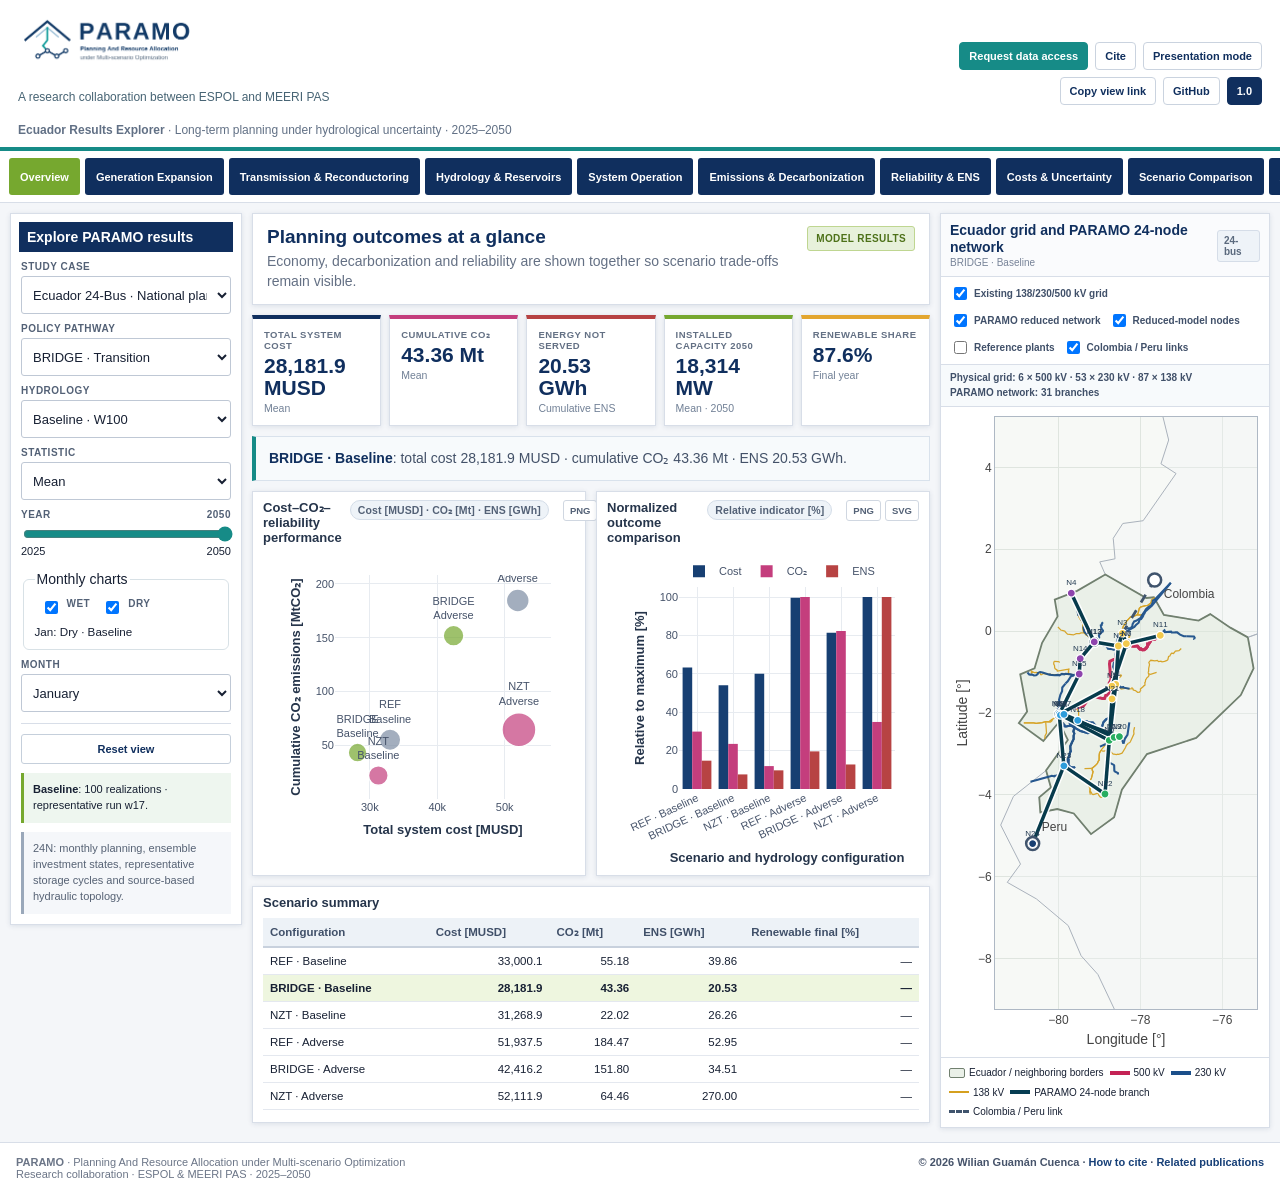
==== commit dc132464: "PARAMO research results" ====
--- a/index.html
+++ b/index.html
@@ -1,129 +1,150 @@
-<!doctype html>
+<!DOCTYPE html>
+
 <html lang="en">
 <head>
-  <meta charset="utf-8">
-  <meta name="viewport" content="width=device-width, initial-scale=1">
-  <meta name="description" content="PARAMO Ecuador Results Explorer — interactive long-term power-system planning results for Ecuador under hydrological uncertainty.">
-  <meta property="og:title" content="PARAMO Ecuador Results Explorer">
-  <meta property="og:description" content="Generation, transmission, hydrology, emissions, reliability and cost results for Ecuador planning cases.">
-  <meta property="og:image" content="assets/brand/social-preview.png">
-  <title>PARAMO Ecuador Results Explorer</title>
-  <link rel="icon" href="assets/brand/favicon.svg" type="image/svg+xml">
-  <link rel="stylesheet" href="assets/css/dashboard.v2.7.0.css">
-  <script src="assets/vendor/plotly-3.3.1.min.js"></script>
-  <script src="assets/js/dashboard_data.v2.7.0.js"></script>
-  <script src="assets/js/reference_network_data.v2.7.0.js"></script>
-</head>
+<meta charset="utf-8"/>
+<meta content="width=device-width, initial-scale=1" name="viewport"/>
+<meta content="PARAMO Ecuador Results Explorer — interactive long-term power-system planning results for Ecuador under hydrological uncertainty." name="description"/>
+<meta content="PARAMO Ecuador Results Explorer" property="og:title"/>
+<meta content="Generation, transmission, hydrology, emissions, reliability and cost results for Ecuador planning cases." property="og:description"/>
+<meta content="assets/brand/social-preview.png" property="og:image"/>
+<title>PARAMO Ecuador Results Explorer</title>
+<link href="assets/brand/favicon.svg" rel="icon" type="image/svg+xml"/>
+<link href="assets/css/dashboard.css" rel="stylesheet"/>
+<script src="assets/vendor/plotly-3.3.1.min.js"></script>
+<script src="assets/js/dashboard_data.js"></script>
+<script src="assets/js/reference_network_data.js"></script>
+<link href="assets/css/research.css" rel="stylesheet"/><script src="assets/js/national_detail.js"></script><script src="assets/js/reservoir_plants.js"></script><link href="assets/css/national_detail.css" rel="stylesheet"/><style>.year-ends{display:flex;justify-content:space-between;font-size:11px}#yearSelect{width:100%;accent-color:#168b87}#yearValue{float:right;font-weight:700}#seasonControls{margin-top:14px;border:1px solid #d8e1e6;border-radius:6px}#seasonControls label{display:inline-flex;gap:6px;margin:6px}#seasonStatus{display:block;line-height:1.5}.research-partners{font-size:12px;color:#476474;margin:6px 0}#figureGallery figure{margin:18px 0;padding:18px;background:white;border:1px solid #d8e1e6;border-radius:8px}#figureGallery img{max-width:100%;height:auto}#figureGallery figcaption{margin:12px 0;font-weight:600}.wide-results .dashboard-grid{grid-template-columns:232px minmax(0,1fr)}.wide-results .map-panel{display:none}.wide-results.presentation-mode .dashboard-grid{grid-template-columns:1fr}@media(max-width:820px){.wide-results .dashboard-grid{display:block}}#tx24Maps{height:640px}.brand-block{flex-wrap:wrap}.research-partners{flex-basis:100%}</style></head>
 <body>
+
 <header class="site-header">
-  <div class="brand-block">
-    <img class="brand-logo" src="assets/brand/paramo-logo-horizontal.png" alt="PARAMO — Planning And Resource Allocation under Multi-scenario Optimization">
-    <div class="brand-subtitle"><strong>Ecuador Results Explorer</strong> · Long-term planning under hydrological uncertainty · 2025–2050</div>
-  </div>
-  <div class="header-actions">
-    <a class="header-btn primary-link" href="#data-access" data-open-tab="data-access">Request data access</a>
-    <a class="header-btn" href="docs/CITATION.md">Cite</a>
-    <button id="presentationBtn" class="header-btn" type="button">Presentation mode</button>
-    <button id="copyLinkBtn" class="header-btn" type="button">Copy view link</button>
-    <a class="header-btn" href="https://github.com/WilianGuaman/PARAMO-Ecuador">GitHub</a>
-    <span class="version-pill">2.7.0</span>
-  </div>
+<div class="brand-block">
+<img alt="PARAMO — Planning And Resource Allocation under Multi-scenario Optimization" class="brand-logo" src="assets/brand/paramo-logo-horizontal.png"/>
+<div class="research-partners">A research collaboration between ESPOL and MEERI PAS</div><div class="brand-subtitle"><strong>Ecuador Results Explorer</strong> · Long-term planning under hydrological uncertainty · 2025–2050</div>
+</div>
+<div class="header-actions">
+<a class="header-btn primary-link" data-open-tab="data-access" href="#data-access">Request data access</a>
+<a class="header-btn" href="docs/CITATION.md">Cite</a>
+<button class="header-btn" id="presentationBtn" type="button">Presentation mode</button>
+<button class="header-btn" id="copyLinkBtn" type="button">Copy view link</button>
+<a class="header-btn" href="https://github.com/WilianGuaman/PARAMO-Ecuador">GitHub</a>
+<span class="version-pill">1.0</span>
+</div>
 </header>
-<nav class="top-nav" aria-label="Dashboard sections">
-  <button class="nav-btn active" data-tab="overview">Overview</button>
-  <button class="nav-btn" data-tab="generation">Generation Expansion</button>
-  <button class="nav-btn" data-tab="network">Transmission & Reconductoring</button>
-  <button class="nav-btn" data-tab="hydrology">Hydrology & Reservoirs</button>
-  <button class="nav-btn" data-tab="operation">System Operation</button>
-  <button class="nav-btn" data-tab="emissions">Emissions & Decarbonization</button>
-  <button class="nav-btn" data-tab="reliability">Reliability & ENS</button>
-  <button class="nav-btn" data-tab="costs">Costs & Uncertainty</button>
-  <button class="nav-btn" data-tab="compare">Scenario Comparison</button>
-  <button class="nav-btn" data-tab="data-access">Data Access</button>
-  <button class="nav-btn" data-tab="methodology">Methodology</button>
+<nav aria-label="Dashboard sections" class="top-nav">
+<button class="nav-btn active" data-tab="overview">Overview</button>
+<button class="nav-btn" data-tab="generation">Generation Expansion</button>
+<button class="nav-btn" data-tab="network">Transmission &amp; Reconductoring</button>
+<button class="nav-btn" data-tab="hydrology">Hydrology &amp; Reservoirs</button>
+<button class="nav-btn" data-tab="operation">System Operation</button>
+<button class="nav-btn" data-tab="emissions">Emissions &amp; Decarbonization</button>
+<button class="nav-btn" data-tab="reliability">Reliability &amp; ENS</button>
+<button class="nav-btn" data-tab="costs">Costs &amp; Uncertainty</button>
+<button class="nav-btn" data-tab="compare">Scenario Comparison</button>
+<button class="nav-btn" data-tab="figures">All figures</button><button class="nav-btn" data-tab="data-access">Data Access</button>
+<button class="nav-btn" data-tab="methodology">Methodology</button>
 </nav>
-<div id="runtimeNotice" class="runtime-notice" role="status" hidden></div>
+<div class="runtime-notice" hidden="" id="runtimeNotice" role="status"></div>
 <div class="dashboard-grid">
-  <aside class="filter-panel" aria-label="Study filters">
-    <section class="filter-section">
-      <div class="filter-heading">Explore PARAMO results</div>
-      <label for="caseSelect">Study case</label>
-      <select id="caseSelect"><option value="ecuador_24bus">Ecuador 24-Bus · National planning case</option><option value="ecuador_6bus">Ecuador 6-Bus · Reduced planning case</option></select>
-      <label for="scenarioSelect">Policy pathway</label><select id="scenarioSelect"></select>
-      <label for="hydrologySelect">Hydrology</label><select id="hydrologySelect"></select>
-      <div id="statWrap"><label for="statSelect">Statistic</label><select id="statSelect"><option value="Mean">Mean</option><option value="P10">P10</option><option value="P50">P50</option><option value="P90">P90</option><option value="Representative">Representative realization</option></select></div>
-      <label for="yearSelect">Year</label><select id="yearSelect"></select>
-      <label for="monthSelect">Month</label><select id="monthSelect"><option value="1">January</option><option value="2">February</option><option value="3">March</option><option value="4">April</option><option value="5">May</option><option value="6">June</option><option value="7">July</option><option value="8">August</option><option value="9">September</option><option value="10">October</option><option value="11">November</option><option value="12">December</option></select>
-    </section>
-    <section class="filter-actions single"><button id="resetBtn" type="button">Reset view</button></section>
-    <section class="filter-note" id="ensembleNote"></section>
-    <section class="filter-note subtle" id="caseCapabilityNote"></section>
-  </aside>
+<aside aria-label="Study filters" class="filter-panel">
+<section class="filter-section">
+<div class="filter-heading">Explore PARAMO results</div>
+<label for="caseSelect">Study case</label>
+<select id="caseSelect"><option value="ecuador_24bus">Ecuador 24-Bus · National planning case</option><option value="ecuador_6bus">Ecuador 6-Bus · Reduced planning case</option></select>
+<label for="scenarioSelect">Policy pathway</label><select id="scenarioSelect"></select>
+<label for="hydrologySelect">Hydrology</label><select id="hydrologySelect"></select>
+<div id="statWrap"><label for="statSelect">Statistic</label><select id="statSelect"><option value="Mean">Mean</option><option value="P10">P10</option><option value="P50">P50</option><option value="P90">P90</option><option value="Representative">Representative realization</option></select></div>
+<label for="yearSelect">Year <output id="yearValue">2050</output></label><input id="yearSelect" type="range" min="2025" max="2050" step="1" value="2050"/><div class="year-ends"><span>2025</span><span>2050</span></div><fieldset id="seasonControls"><legend>Monthly charts</legend><label><input id="wetCheck" type="checkbox" checked/> Wet</label><label><input id="dryCheck" type="checkbox" checked/> Dry</label><small id="seasonStatus"></small></fieldset>
+<label for="monthSelect">Month</label><select id="monthSelect"><option value="1">January</option><option value="2">February</option><option value="3">March</option><option value="4">April</option><option value="5">May</option><option value="6">June</option><option value="7">July</option><option value="8">August</option><option value="9">September</option><option value="10">October</option><option value="11">November</option><option value="12">December</option></select>
+</section>
+<section class="filter-actions single"><button id="resetBtn" type="button">Reset view</button></section>
+<section class="filter-note" id="ensembleNote"></section>
+<section class="filter-note subtle" id="caseCapabilityNote"></section>
+</aside>
+<main class="main-panel">
+<section class="tab-panel active" id="overview">
+<div class="section-intro"><div><h1>Planning outcomes at a glance</h1><p>Economy, decarbonization and reliability are shown together so scenario trade-offs remain visible.</p></div><span class="status-badge">Model results</span></div>
+<div class="kpi-grid" id="overviewKpis"></div>
+<div class="insight" id="overviewInsight"></div>
+<div class="chart-grid two">
+<div class="chart-card"><div class="chart-head"><span class="chart-title">Cost–CO₂–reliability performance</span><span class="chart-tools" data-tools="overviewTradeoff"></span></div><div class="plot" id="overviewTradeoff"></div></div>
+<div class="chart-card"><div class="chart-head"><span class="chart-title">Normalized outcome comparison</span><span class="chart-tools" data-tools="overviewBars"></span></div><div class="plot" id="overviewBars"></div></div>
+</div>
+<div class="table-card"><div class="chart-head"><span class="chart-title">Scenario summary</span></div><div class="table-wrap" id="overviewTable"></div></div>
+</section>
+<section class="tab-panel" id="generation">
+<div class="section-intro"><div><h1>Generation expansion</h1><p>Installed capacity, additions and annual electricity production across the planning horizon.</p></div><div class="section-tools"><label class="inline-control" hidden="" id="fuelViewWrap"><span>6-Bus display</span><select id="fuelViewSelect"><option value="fuel">Fuel detail</option><option value="technology">Technology aggregation</option></select></label><span class="status-badge">Expansion result</span></div></div>
+<div class="kpi-grid four" id="generationKpis"></div>
+<div class="chart-grid two"><div class="chart-card"><div class="chart-head"><span class="chart-title" id="capacityChartTitle">Installed capacity</span><span class="chart-tools" data-tools="capacityTrajectory"></span></div><div class="plot tall" id="capacityTrajectory"></div></div><div class="chart-card"><div class="chart-head"><span class="chart-title" id="capacityAdditionsTitle">Capacity additions</span><span class="chart-tools" data-tools="capacityAdditions"></span></div><div class="plot tall" id="capacityAdditions"></div></div></div>
+<div class="chart-grid two"><div class="chart-card"><div class="chart-head"><span class="chart-title" id="generationAnnualTitle">Annual generation</span><span class="chart-tools" data-tools="generationAnnual"></span></div><div class="plot tall" id="generationAnnual"></div></div><div class="chart-card"><div class="chart-head"><span class="chart-title" id="generationMixYearTitle">Selected-year mix</span><span class="chart-tools" data-tools="generationMixYear"></span></div><div class="plot tall" id="generationMixYear"></div></div></div>
+<p class="revision-note" id="repGenerationNote"></p><details class="source-figure" id="repSupplyFigure"><summary>Annual supply comparison</summary><img id="supplyFigureImage" alt="Annual electricity supply" src="assets/figures/supply_annual_comparison.png"/><p id="supplyFigureCaption"></p></details></section>
+<section class="tab-panel" id="network">
+<div class="section-intro"><div><h1>Transmission &amp; reconductoring</h1><p>Expansion decisions, corridor-level investment states and geographic patterns.</p></div><div class="section-tools"><label class="inline-control" hidden="" id="corridorWrap"><span>Corridor</span><select id="corridorSelect"></select></label><span class="status-badge warning" id="networkStatus">Capability dependent</span></div></div>
+<div class="warning-box" id="networkNote"></div>
+<div class="kpi-grid four" id="networkKpis"></div>
+<div hidden="" id="network24Detail">
+<div class="detail-toolbar"><div><strong>Geographic investment comparison</strong><p>One pathway, two hydrological cases, identical map and width scales.</p></div><div class="detail-controls"><label>View<select id="tx24Layer"><option value="representative">Selected realization</option><option value="mean">Ensemble mean</option></select></label><label>Corridor<select id="tx24Corridor"><option value="all">All 31 corridors</option></select></label><button class="detail-btn" id="tx24Reset" type="button">Clear selection</button></div></div>
+<div class="chart-card"><div class="chart-head"><span class="chart-title" id="tx24Title">Transmission states in service</span><button class="detail-btn" id="tx24Expand" type="button">Expand map</button><span class="chart-tools" data-tools="tx24Maps"></span></div><div class="plot transmission-comparison" id="tx24Maps"></div><p class="detail-caption">Blue: existing-circuit reconductoring. Orange: new conventional circuits. Purple: new reinforced circuits. Grey: equivalent corridors. The selected-realization view shows individual decisions; the ensemble view shows adoption shares and expected counts. Offset traces improve visibility; they are not physical routes. Click a line to inspect its trajectory.</p></div>
+<div aria-live="polite" class="detail-selection" id="tx24Selection"></div><label>Annual additions<select id="txAction"><option value="ReconductoringShare">Existing-circuit reconductoring</option><option value="ExpectedNewStandard">New conventional circuits</option><option value="ExpectedNewReconductored">New reinforced circuits</option></select></label><div class="chart-card"><div class="plot" id="txAnnualHeatmap" style="height:820px"></div></div>
+<div class="chart-grid two"><div class="chart-card"><div class="chart-head"><span class="chart-title" id="tx24HistoryTitle">Investment trajectory</span><span class="chart-tools" data-tools="tx24History"></span></div><div class="plot" id="tx24History"></div></div><div class="chart-card"><div class="chart-head"><span class="chart-title">Existing-corridor reconductoring</span><span class="chart-tools" data-tools="tx24Reconductoring"></span></div><div class="plot" id="tx24Reconductoring"></div></div></div>
+</div>
+<div class="chart-grid two"><div class="chart-card"><div class="chart-head"><span class="chart-title">Transmission investment</span><span class="chart-tools" data-tools="transmissionCost"></span></div><div class="plot" id="transmissionCost"></div></div><div class="chart-card"><div class="chart-head"><span class="chart-title" id="networkSecondaryTitle">Corridor capability</span><span class="chart-tools" data-tools="networkSecondary"></span></div><div class="plot" id="networkSecondary"></div></div></div>
+<div class="chart-card" id="transmissionDecisionCard"><div class="chart-head"><span class="chart-title">Transmission intervention timeline</span><span class="chart-tools" data-tools="transmissionDecisionTimeline"></span></div><div class="plot short" id="transmissionDecisionTimeline"></div></div>
+<div class="table-card"><div class="chart-head"><span class="chart-title">Network detail</span></div><div class="table-wrap" id="networkTable"></div></div>
+</section>
+<section class="tab-panel" id="hydrology"><div class="section-intro"><div><h1>Hydrology &amp; reservoirs</h1><p>Hydro availability, storage, water transfers and cascade operation.</p></div><div class="section-tools"><label class="inline-control" hidden="" id="hydroAssetWrap"><span>Hydro asset</span><select id="hydroAssetSelect"></select></label><span class="status-badge">Hydrology-aware</span></div></div>
+<div hidden="" id="hydro24Detail">
+<div class="detail-toolbar"><div aria-label="Hydrology views" class="detail-tabs" role="group"><button class="active" data-h24="operation" type="button">Monthly operation</button><button data-h24="comparison" type="button">Baseline vs Adverse</button><button data-h24="cascades" type="button">Cascades &amp; plant detail</button></div><label class="detail-control">Storage display<select id="h24Unit"><option value="volume">Total volume · hm³</option><option value="usable">Nominal usable band · %</option></select></label></div>
+<div class="detail-scope" id="h24Scope"></div><div class="kpi-grid four" id="h24Kpis"></div>
+<div class="h24-panel" id="h24-operation">
+<div class="chart-grid two"><div class="chart-card"><div class="chart-head"><span class="chart-title" id="h24StorageTitle">Monthly storage cycle</span><span class="chart-tools" data-tools="h24Storage"></span></div><div class="plot tall" id="h24Storage"></div><p class="detail-caption" id="h24CycleNote"></p></div>
+<div class="chart-card"><div class="chart-head"><span class="chart-title">Within-year refill / drawdown</span><span class="chart-tools" data-tools="h24Change"></span></div><div class="plot tall" id="h24Change"></div><p class="detail-caption">ΔV = end-of-month storage − previous month. Positive: refill; negative: drawdown. January is omitted because each model year starts from its own initial condition.</p></div></div>
+<div class="chart-card"><div class="chart-head"><span class="chart-title" id="h24HeatTitle">Storage over the planning horizon</span><span class="chart-tools" data-tools="h24Heatmap"></span></div><div class="plot storage-heatmap" id="h24Heatmap"></div><p class="detail-caption">Click a cell to select its year and month. This is a matrix of independent model years, not a continuous interannual water trajectory.</p></div>
+<div class="chart-grid two"><div class="chart-card"><div class="chart-head"><span class="chart-title">Turbining and spill / bypass</span><span class="chart-tools" data-tools="h24Release"></span></div><div class="plot" id="h24Release"></div><p class="detail-caption">Sum of plant-level hydraulic operations. Water can be turbined again downstream; this sum is neither net basin outflow nor new system inflow.</p></div>
+<div class="chart-card"><div class="chart-head"><span class="chart-title">Monthly supply and hydro dependence</span><span class="chart-tools" data-tools="h24Supply"></span></div><div class="plot" id="h24Supply"></div><p class="detail-caption">Supply of the complete 24-bus system, including run-of-river generation and imports; the storage chart covers only five represented plants.</p></div></div>
+</div>
+<div class="h24-panel" hidden="" id="h24-comparison">
+<div class="chart-card"><div class="chart-head"><span class="chart-title">Case-specific seasonal assumptions</span></div><div id="h24Calendar"></div><p class="detail-caption">Baseline and Adverse retain different seasonal calendars and nuclear-candidate operating costs. Their difference represents two planning configurations, not a single-parameter drought experiment.</p></div>
+<div class="chart-grid two"><div class="chart-card"><div class="chart-head"><span class="chart-title">Hydropower availability input</span><span class="chart-tools" data-tools="h24AF"></span></div><div class="plot tall" id="h24AF"></div><p class="detail-caption">Mode and min–max sampling ranges. These ranges are inputs, not quantiles of the optimized results.</p></div>
+<div class="chart-card"><div class="chart-head"><span class="chart-title">Mean aggregate stored volume</span><span class="chart-tools" data-tools="h24Means"></span></div><div class="plot tall" id="h24Means"></div><p class="detail-caption">Weighted ensemble mean of monthly storage across 2025–2050. This is operation, not installed reservoir capacity.</p></div></div>
+<div class="chart-grid two"><div class="chart-card"><div class="chart-head"><span class="chart-title">Selected-year supply response</span><span class="chart-tools" data-tools="h24Response"></span></div><div class="plot" id="h24Response"></div><p class="detail-caption">Separate representative realizations for each hydrological case. Not ensemble means.</p></div>
+<div class="chart-card"><div class="chart-head"><span class="chart-title">Expected cumulative ENS</span><span class="chart-tools" data-tools="h24ENS"></span></div><div class="plot" id="h24ENS"></div><p class="detail-caption">Weighted means over 2025–2050. Baseline N=100; Adverse N=5. Both panels retain the same unit; small values remain visible in the hover.</p></div></div>
+<div class="chart-card"><div class="chart-head"><span class="chart-title">Supplied monthly storage envelopes · no year dimension</span><span class="chart-tools" data-tools="h24Envelope"></span></div><div class="plot" id="h24Envelope"></div><p class="detail-caption">P10–P90 and median from the retained month-only envelope table. These are not the selected-year paths above. The supplied envelope has no year dimension; no annual quantiles are inferred from it.</p></div></div>
+<div class="h24-panel" hidden="" id="h24-cascades">
+<div class="detail-toolbar"><div><strong>Hydraulic connections in the 24-bus model</strong><p>Paute and Pastaza are represented independently from the 6-bus UC model.</p></div><label class="detail-control">Cascade<select id="h24Cascade"><option value="Paute">Paute</option><option value="Pastaza">Pastaza</option></select></label></div>
+<div class="chart-card"><div class="cascade-diagram h24-cascade" id="h24CascadeDiagram"></div><p class="detail-caption">Connections follow the modeled cascade topology. Arrows indicate reuse of upstream turbined water + spillage, not a measured river route. The candidate Cardenillo is a modeled reservoir here; the 6-bus formulation is different.</p></div>
+<div class="table-card"><div class="chart-head"><span class="chart-title">Reservoir-generator parameters</span></div><div class="table-wrap" id="h24PlantTable"></div></div>
+<div class="detail-scope" id="h24PlantStatus"></div>
+<div hidden="" id="h24PlantLive"><div class="detail-toolbar"><label class="detail-control">Plant<select id="h24Plant"></select></label><label class="detail-control">Data layer<select id="h24PlantLayer"><option value="mean">Monthly ensemble mean</option><option value="representative">Selected realization</option></select></label></div><div class="chart-card"><div class="chart-head"><span class="chart-title" id="h24PlantCycleTitle">Plant storage</span><span class="chart-tools" data-tools="h24PlantCycle"></span></div><div class="plot" id="h24PlantCycle"></div></div><div class="chart-card" hidden="" id="h24BalanceLive"><div class="chart-head"><span class="chart-title" id="h24PlantBalanceTitle">Plant water balance</span><span class="chart-tools" data-tools="h24PlantBalance"></span></div><div class="plot" id="h24PlantBalance"></div></div></div>
 
-  <main class="main-panel">
-    <section id="overview" class="tab-panel active">
-      <div class="section-intro"><div><h1>Planning outcomes at a glance</h1><p>Economy, decarbonization and reliability are shown together so scenario trade-offs remain visible.</p></div><span class="status-badge">Model results</span></div>
-      <div id="overviewKpis" class="kpi-grid"></div>
-      <div id="overviewInsight" class="insight"></div>
-      <div class="chart-grid two">
-        <div class="chart-card"><div class="chart-head"><span class="chart-title">Cost–CO₂–reliability performance</span><span class="chart-tools" data-tools="overviewTradeoff"></span></div><div id="overviewTradeoff" class="plot"></div></div>
-        <div class="chart-card"><div class="chart-head"><span class="chart-title">Normalized outcome comparison</span><span class="chart-tools" data-tools="overviewBars"></span></div><div id="overviewBars" class="plot"></div></div>
-      </div>
-      <div class="table-card"><div class="chart-head"><span class="chart-title">Scenario summary</span></div><div id="overviewTable" class="table-wrap"></div></div>
-    </section>
-
-    <section id="generation" class="tab-panel">
-      <div class="section-intro"><div><h1>Generation expansion</h1><p>Installed capacity, additions and annual electricity production across the planning horizon.</p></div><div class="section-tools"><label id="fuelViewWrap" class="inline-control" hidden><span>6-Bus display</span><select id="fuelViewSelect"><option value="fuel">Fuel detail</option><option value="technology">Technology aggregation</option></select></label><span class="status-badge">Expansion result</span></div></div>
-      <div id="generationKpis" class="kpi-grid four"></div>
-      <div class="chart-grid two"><div class="chart-card"><div class="chart-head"><span class="chart-title" id="capacityChartTitle">Installed capacity</span><span class="chart-tools" data-tools="capacityTrajectory"></span></div><div id="capacityTrajectory" class="plot tall"></div></div><div class="chart-card"><div class="chart-head"><span class="chart-title" id="capacityAdditionsTitle">Capacity additions</span><span class="chart-tools" data-tools="capacityAdditions"></span></div><div id="capacityAdditions" class="plot tall"></div></div></div>
-      <div class="chart-grid two"><div class="chart-card"><div class="chart-head"><span class="chart-title" id="generationAnnualTitle">Annual generation</span><span class="chart-tools" data-tools="generationAnnual"></span></div><div id="generationAnnual" class="plot tall"></div></div><div class="chart-card"><div class="chart-head"><span class="chart-title" id="generationMixYearTitle">Selected-year mix</span><span class="chart-tools" data-tools="generationMixYear"></span></div><div id="generationMixYear" class="plot tall"></div></div></div>
-    </section>
-
-    <section id="network" class="tab-panel">
-      <div class="section-intro"><div><h1>Transmission & reconductoring</h1><p>Expansion decisions, available corridor capacity, peak loading and investment.</p></div><div class="section-tools"><label id="corridorWrap" class="inline-control" hidden><span>Corridor</span><select id="corridorSelect"></select></label><span id="networkStatus" class="status-badge warning">Capability dependent</span></div></div>
-      <div id="networkNote" class="warning-box"></div>
-      <div id="networkKpis" class="kpi-grid four"></div>
-      <div class="chart-grid two"><div class="chart-card"><div class="chart-head"><span class="chart-title">Transmission investment</span><span class="chart-tools" data-tools="transmissionCost"></span></div><div id="transmissionCost" class="plot"></div></div><div class="chart-card"><div class="chart-head"><span class="chart-title" id="networkSecondaryTitle">Corridor capability</span><span class="chart-tools" data-tools="networkSecondary"></span></div><div id="networkSecondary" class="plot"></div></div></div>
-      <div id="transmissionDecisionCard" class="chart-card"><div class="chart-head"><span class="chart-title">Transmission intervention timeline</span><span class="chart-tools" data-tools="transmissionDecisionTimeline"></span></div><div id="transmissionDecisionTimeline" class="plot short"></div></div>
-      <div class="table-card"><div class="chart-head"><span class="chart-title">Network detail</span></div><div id="networkTable" class="table-wrap"></div></div>
-    </section>
-
-    <section id="hydrology" class="tab-panel">
-      <div class="section-intro"><div><h1>Hydrology & reservoirs</h1><p>Hydro availability, storage, water transfers and cascade operation.</p></div><div class="section-tools"><label id="hydroAssetWrap" class="inline-control" hidden><span>Hydro asset</span><select id="hydroAssetSelect"></select></label><span class="status-badge">Hydrology-aware</span></div></div>
-      <div id="hydroKpis" class="kpi-grid four"></div>
-      <div class="chart-grid two"><div class="chart-card"><div class="chart-head"><span class="chart-title" id="hydroStorageTitle">Reservoir storage</span><span class="chart-tools" data-tools="reservoirEnvelope"></span></div><div id="reservoirEnvelope" class="plot"></div></div><div class="chart-card"><div class="chart-head"><span class="chart-title" id="hydroGenerationTitle">Hydro operation</span><span class="chart-tools" data-tools="reservoirYear"></span></div><div id="reservoirYear" class="plot"></div></div></div>
-      <div class="chart-card seasonality-card"><div class="chart-head"><span class="chart-title" id="hydroSeasonalityTitle">Seasonal hydropower profile</span><span class="chart-tools" data-tools="hydroSeasonality"></span></div><div id="hydroSeasonality" class="plot short"></div><div id="hydroSeasonLegend" class="hydro-season-legend"></div></div>
-      <div id="hydroFlowGrid" class="chart-grid two"><div class="chart-card"><div class="chart-head"><span class="chart-title" id="hydroWaterBalanceTitle">Monthly generation and hydraulic release</span><span class="chart-tools" data-tools="hydroWaterBalance"></span></div><div id="hydroWaterBalance" class="plot tall"></div></div><div class="chart-card"><div class="chart-head"><span class="chart-title" id="hydroCascadeFlowTitle">Hydraulic transfers in selected month</span><span class="chart-tools" data-tools="hydroCascadeFlow"></span></div><div id="hydroCascadeFlow" class="plot tall"></div></div></div>
-      <div id="cascadeCard" class="chart-card cascade-card" hidden><div class="chart-head"><span class="chart-title" id="cascadeTitle">Hydraulic cascade · selected month</span></div><div id="cascadeDiagram" class="cascade-diagram"></div><div id="cascadeTable" class="table-wrap"></div></div>
-      <div class="chart-card"><div class="chart-head"><span class="chart-title">Hydrology penalty across scenarios</span><span class="chart-tools" data-tools="hydrologyPenalty"></span></div><div id="hydrologyPenalty" class="plot"></div></div>
-    </section>
-
-    <section id="operation" class="tab-panel"><div class="section-intro"><div><h1>System operation</h1><p>Monthly and annual operational indicators for the selected planning configuration.</p></div><span id="operationBadge" class="status-badge">Representative run</span></div><div id="operationKpis" class="kpi-grid four"></div><div class="chart-grid two"><div class="chart-card"><div class="chart-head"><span class="chart-title">Monthly energy balance</span><span class="chart-tools" data-tools="monthlyGeneration"></span></div><div id="monthlyGeneration" class="plot tall"></div></div><div class="chart-card"><div class="chart-head"><span class="chart-title">Reserve / ENS / curtailment</span><span class="chart-tools" data-tools="operationReliability"></span></div><div id="operationReliability" class="plot tall"></div></div></div><div class="chart-card"><div class="chart-head"><span class="chart-title">Annual operation trajectory</span><span class="chart-tools" data-tools="annualOperation"></span></div><div id="annualOperation" class="plot"></div></div></section>
-
-    <section id="emissions" class="tab-panel"><div class="section-intro"><div><h1>Emissions & decarbonization</h1><p>Carbon outcomes across policy pathways and hydrological conditions.</p></div><span class="status-badge">Decarbonization</span></div><div id="emissionKpis" class="kpi-grid four"></div><div id="emissionInsight" class="insight"></div><div class="chart-grid two"><div class="chart-card"><div class="chart-head"><span class="chart-title">Cumulative CO₂ comparison</span><span class="chart-tools" data-tools="emissionCumulative"></span></div><div id="emissionCumulative" class="plot"></div></div><div class="chart-card"><div class="chart-head"><span class="chart-title" id="emissionAnnualTitle">Annual CO₂ trajectory</span><span class="chart-tools" data-tools="emissionAnnual"></span></div><div id="emissionAnnual" class="plot"></div></div></div><div class="chart-grid two"><div class="chart-card"><div class="chart-head"><span class="chart-title">CO₂ uncertainty / scenario spread</span><span class="chart-tools" data-tools="emissionDistribution"></span></div><div id="emissionDistribution" class="plot"></div></div><div class="chart-card"><div class="chart-head"><span class="chart-title">Cost–CO₂ performance space</span><span class="chart-tools" data-tools="emissionTradeoff"></span></div><div id="emissionTradeoff" class="plot"></div></div></div></section>
-
-    <section id="reliability" class="tab-panel"><div class="section-intro"><div><h1>Reliability & energy not served</h1><p>Annual and cumulative ENS together with economic consequences.</p></div><span class="status-badge">Reliability</span></div><div id="reliabilityKpis" class="kpi-grid four"></div><div id="reliabilityInsight" class="insight"></div><div class="chart-grid two"><div class="chart-card"><div class="chart-head"><span class="chart-title">Cumulative ENS comparison</span><span class="chart-tools" data-tools="ensCumulative"></span></div><div id="ensCumulative" class="plot"></div></div><div class="chart-card"><div class="chart-head"><span class="chart-title">Annual ENS trajectory</span><span class="chart-tools" data-tools="ensAnnual"></span></div><div id="ensAnnual" class="plot"></div></div></div><div class="chart-grid two"><div class="chart-card"><div class="chart-head"><span class="chart-title">ENS uncertainty / scenario spread</span><span class="chart-tools" data-tools="ensDistribution"></span></div><div id="ensDistribution" class="plot"></div></div><div class="chart-card"><div class="chart-head"><span class="chart-title">Reliability versus cost</span><span class="chart-tools" data-tools="ensTradeoff"></span></div><div id="ensTradeoff" class="plot"></div></div></div></section>
-
-    <section id="costs" class="tab-panel"><div class="section-intro"><div><h1>Costs & uncertainty</h1><p>Planning cost statistics and cost composition.</p></div><span class="status-badge">Economic result</span></div><div id="costKpis" class="kpi-grid four"></div><div class="chart-grid two"><div class="chart-card"><div class="chart-head"><span class="chart-title">Total cost range / scenario comparison</span><span class="chart-tools" data-tools="costDistribution"></span></div><div id="costDistribution" class="plot"></div></div><div class="chart-card"><div class="chart-head"><span class="chart-title">Cost components</span><span class="chart-tools" data-tools="costComponents"></span></div><div id="costComponents" class="plot"></div></div></div><div class="chart-card"><div class="chart-head"><span class="chart-title">System performance space</span><span class="chart-tools" data-tools="performanceSpace"></span></div><div id="performanceSpace" class="plot"></div></div></section>
-
-    <section id="compare" class="tab-panel"><div class="section-intro"><div><h1>Scenario comparison</h1><p>Compare two configurations using common indicators.</p></div><span class="status-badge">A vs B</span></div><div class="compare-grid"><div class="compare-card"><h2>Configuration A</h2><label>Study case</label><select id="compareCaseA"></select><label>Scenario</label><select id="compareScenarioA"></select><label>Hydrology</label><select id="compareHydroA"></select></div><div class="compare-card"><h2>Configuration B</h2><label>Study case</label><select id="compareCaseB"></select><label>Scenario</label><select id="compareScenarioB"></select><label>Hydrology</label><select id="compareHydroB"></select></div></div><div class="chart-grid two"><div class="table-card"><div class="chart-head"><span class="chart-title">Metric comparison</span></div><div id="compareTable" class="table-wrap"></div></div><div class="chart-card"><div class="chart-head"><span class="chart-title">Normalized performance</span><span class="chart-tools" data-tools="compareChart"></span></div><div id="compareChart" class="plot"></div></div></div></section>
-
-    <section id="data-access" class="tab-panel">
-      <div class="section-intro"><div><h1>Data access</h1><p>Request additional research data for a defined academic or technical use.</p></div><span class="status-badge">Controlled access</span></div>
-      <div class="download-grid"><div class="download-card"><h2>Request research data</h2><p>Describe the study, requested variables and intended use in the repository form.</p><a class="download-button secondary" href="https://github.com/WilianGuaman/PARAMO-Ecuador/issues/new?template=data-access-request.yml" target="_blank" rel="noopener">Open data-access form</a><p class="privacy-note">GitHub Issues are public. Do not include confidential, sensitive or personal information in the request.</p></div><div class="download-card"><h2>What is public in the explorer?</h2><p>Scenario summaries, annual and monthly series, technology aggregates, 6N corridor decisions and selected hydropower diagnostics.</p><a class="download-button" href="docs/DATA_ACCESS.md">Data-access policy</a></div><div class="download-card"><h2>Citation & provenance</h2><p>Citation formats and data provenance are provided with the repository.</p><a class="download-button" href="docs/CITATION.md">Citation guide</a></div></div>
-      <div class="method-grid" style="margin-top:10px"><div class="method-card"><h2>Cite the explorer</h2><div id="citationBox" class="citation-box"></div><div class="method-links"><button id="copyCitationBtn" class="download-button" type="button">Copy citation</button><a href="CITATION.cff">CITATION.cff</a><a href="docs/citation/CITATION.bib">BibTeX</a><a href="docs/citation/CITATION.ris">RIS</a></div></div><div class="method-card"><h2>Licensing</h2><p><strong>Dashboard code:</strong> Apache License 2.0.<br><strong>PARAMO-derived public visualization layer and original documentation:</strong> CC BY 4.0 where indicated.<br><strong>Reference geography:</strong> source terms and attribution are listed in the license matrix.</p><div class="method-links"><a href="LICENSES.md">License and attribution matrix</a></div></div></div>
-    </section>
-
-    <section id="methodology" class="tab-panel"><div class="section-intro"><div><h1>Methodology, provenance & citation</h1><p>Distinguish optimization results, reference-system data and uncertainty representations.</p></div><span class="status-badge">Research documentation</span></div><div class="method-grid"><div class="method-card"><h2>PARAMO results</h2><p>The explorer presents precomputed planning results for Ecuador.</p></div><div class="method-card"><h2>Ecuador 6N</h2><p>BAU and REN100 under Normal and Extreme hydrology, with corridor-year decisions and selected hydraulic cascades.</p></div><div class="method-card"><h2>Ecuador 24N</h2><p>REF, BRIDGE and NZT pathways under Baseline and Adverse hydrology, with ensemble statistics and representative monthly operation.</p></div><div class="method-card"><h2>Network map</h2><p>Ecuador, Colombia and Peru boundaries; the existing 138/230/500 kV grid; and the selected 24N or 6N PARAMO network.</p></div><div class="method-card"><h2>Foundational publication</h2><p>Guamán, W., Benalcazar, P., Cordova-Garcia, J., & Torres, M. (2025). <em>An integrated framework for the optimal expansion of hydro-dependent power systems under water-resource uncertainty</em>. Energy Conversion and Management: X, 28, 101297. DOI: 10.1016/j.ecmx.2025.101297.</p></div><div class="method-card"><h2>Documentation</h2><p>Methodology, provenance, limitations and citation.</p><div class="method-links"><a href="docs/METHODOLOGY.md">Methodology</a><a href="docs/DATA_PROVENANCE.md">Data provenance</a><a href="docs/LIMITATIONS.md">Limitations</a><a href="docs/DATA_ACCESS.md">Data access</a></div></div></div></section>
-  </main>
-
-  <aside class="map-panel">
-    <div class="map-heading"><div><strong id="mapTitle">PARAMO network</strong><span id="mapSubtitle">Ecuador planning geography</span></div><span id="mapBadge" class="map-badge">24-bus</span></div>
-    <div class="map-controls"><label><input id="mapReferenceLines" type="checkbox" checked> Existing 138/230/500 kV grid</label><label><input id="mapLines" type="checkbox" checked> PARAMO reduced network</label><label><input id="mapNodes" type="checkbox" checked> Reduced-model nodes</label><label><input id="mapPlants" type="checkbox"> Reference plants</label><label><input id="mapExternal" type="checkbox" checked> Colombia / Peru links</label></div>
-    <div id="mapGridStatus" class="map-grid-status"></div><div id="networkMap" class="map-plot"></div><div id="mapLegend" class="map-legend"></div>
-  </aside>
 </div>
-<footer class="site-footer"><div><strong>PARAMO</strong> · Planning And Resource Allocation under Multi-scenario Optimization<br>Ecuador Results Explorer · 2.7.0 · 2025–2050</div><div class="footer-cite">© 2026 Wilian Guamán Cuenca · <a href="docs/CITATION.md">How to cite</a> · <a href="https://doi.org/10.1016/j.ecmx.2025.101297">Foundational publication</a></div></footer>
-<script src="assets/js/dashboard.v2.7.0.js"></script>
+</div><div id="hydroLegacyBody">
+<div class="kpi-grid four" id="hydroKpis"></div>
+<div class="chart-grid two"><div class="chart-card"><div class="chart-head"><span class="chart-title" id="hydroStorageTitle">Reservoir storage</span><span class="chart-tools" data-tools="reservoirEnvelope"></span></div><div class="plot" id="reservoirEnvelope"></div></div><div class="chart-card"><div class="chart-head"><span class="chart-title" id="hydroGenerationTitle">Hydro operation</span><span class="chart-tools" data-tools="reservoirYear"></span></div><div class="plot" id="reservoirYear"></div></div></div>
+<div class="chart-card seasonality-card"><div class="chart-head"><span class="chart-title" id="hydroSeasonalityTitle">Seasonal hydropower profile</span><span class="chart-tools" data-tools="hydroSeasonality"></span></div><div class="plot short" id="hydroSeasonality"></div><div class="hydro-season-legend" id="hydroSeasonLegend"></div></div>
+<div class="chart-grid two" id="hydroFlowGrid"><div class="chart-card"><div class="chart-head"><span class="chart-title" id="hydroWaterBalanceTitle">Monthly generation and hydraulic release</span><span class="chart-tools" data-tools="hydroWaterBalance"></span></div><div class="plot tall" id="hydroWaterBalance"></div></div><div class="chart-card"><div class="chart-head"><span class="chart-title" id="hydroCascadeFlowTitle">Hydraulic transfers in selected month</span><span class="chart-tools" data-tools="hydroCascadeFlow"></span></div><div class="plot tall" id="hydroCascadeFlow"></div></div></div>
+<div class="chart-card cascade-card" hidden="" id="cascadeCard"><div class="chart-head"><span class="chart-title" id="cascadeTitle">Hydraulic cascade · selected month</span></div><div class="cascade-diagram" id="cascadeDiagram"></div><div class="table-wrap" id="cascadeTable"></div></div>
+<div class="chart-card"><div class="chart-head"><span class="chart-title">Hydrology penalty across scenarios</span><span class="chart-tools" data-tools="hydrologyPenalty"></span></div><div class="plot" id="hydrologyPenalty"></div></div>
+<div id="plantBalanceFigure" hidden></div></div></section>
+<section class="tab-panel" id="operation"><div class="section-intro"><div><h1>System operation</h1><p>Monthly and annual operational indicators for the selected planning configuration.</p></div><span class="status-badge" id="operationBadge">Representative run</span></div><div class="kpi-grid four" id="operationKpis"></div><div class="chart-grid two"><div class="chart-card"><div class="chart-head"><span class="chart-title">Monthly energy balance</span><span class="chart-tools" data-tools="monthlyGeneration"></span></div><div class="plot tall" id="monthlyGeneration"></div></div><div class="chart-card"><div class="chart-head"><span class="chart-title">Reserve / ENS / curtailment</span><span class="chart-tools" data-tools="operationReliability"></span></div><div class="plot tall" id="operationReliability"></div></div></div><div class="chart-card"><div class="chart-head"><span class="chart-title">Annual operation trajectory</span><span class="chart-tools" data-tools="annualOperation"></span></div><div class="plot" id="annualOperation"></div></div></section>
+<section class="tab-panel" id="emissions"><div class="section-intro"><div><h1>Emissions &amp; decarbonization</h1><p>Carbon outcomes across policy pathways and hydrological conditions.</p></div><span class="status-badge">Decarbonization</span></div><div class="kpi-grid four" id="emissionKpis"></div><div class="insight" id="emissionInsight"></div><div class="chart-grid two"><div class="chart-card"><div class="chart-head"><span class="chart-title">Cumulative CO₂ comparison</span><span class="chart-tools" data-tools="emissionCumulative"></span></div><div class="plot" id="emissionCumulative"></div></div><div class="chart-card"><div class="chart-head"><span class="chart-title" id="emissionAnnualTitle">Annual CO₂ trajectory</span><span class="chart-tools" data-tools="emissionAnnual"></span></div><div class="plot" id="emissionAnnual"></div></div></div><div class="chart-grid two"><div class="chart-card"><div class="chart-head"><span class="chart-title">CO₂ uncertainty / scenario spread</span><span class="chart-tools" data-tools="emissionDistribution"></span></div><div class="plot" id="emissionDistribution"></div></div><div class="chart-card"><div class="chart-head"><span class="chart-title">Cost–CO₂ performance space</span><span class="chart-tools" data-tools="emissionTradeoff"></span></div><div class="plot" id="emissionTradeoff"></div></div></div></section>
+<section class="tab-panel" id="reliability"><div class="section-intro"><div><h1>Reliability &amp; energy not served</h1><p>Annual and cumulative ENS together with economic consequences.</p></div><span class="status-badge">Reliability</span></div><div class="kpi-grid four" id="reliabilityKpis"></div><div class="insight" id="reliabilityInsight"></div><div class="chart-grid two"><div class="chart-card"><div class="chart-head"><span class="chart-title">Cumulative ENS comparison</span><span class="chart-tools" data-tools="ensCumulative"></span></div><div class="plot" id="ensCumulative"></div></div><div class="chart-card"><div class="chart-head"><span class="chart-title">Annual ENS trajectory</span><span class="chart-tools" data-tools="ensAnnual"></span></div><div class="plot" id="ensAnnual"></div></div></div><div class="chart-grid two"><div class="chart-card"><div class="chart-head"><span class="chart-title">ENS uncertainty / scenario spread</span><span class="chart-tools" data-tools="ensDistribution"></span></div><div class="plot" id="ensDistribution"></div></div><div class="chart-card"><div class="chart-head"><span class="chart-title">Reliability versus cost</span><span class="chart-tools" data-tools="ensTradeoff"></span></div><div class="plot" id="ensTradeoff"></div></div></div></section>
+<section class="tab-panel" id="costs"><div class="section-intro"><div><h1>Costs &amp; uncertainty</h1><p>Planning cost statistics and cost composition.</p></div><span class="status-badge">Economic result</span></div><div class="kpi-grid four" id="costKpis"></div><div class="chart-grid two"><div class="chart-card"><div class="chart-head"><span class="chart-title">Total cost range / scenario comparison</span><span class="chart-tools" data-tools="costDistribution"></span></div><div class="plot" id="costDistribution"></div></div><div class="chart-card"><div class="chart-head"><span class="chart-title">Cost components</span><span class="chart-tools" data-tools="costComponents"></span></div><div class="plot" id="costComponents"></div></div></div><div class="chart-card"><div class="chart-head"><span class="chart-title">System performance space</span><span class="chart-tools" data-tools="performanceSpace"></span></div><div class="plot" id="performanceSpace"></div></div></section>
+<section class="tab-panel" id="compare"><div class="section-intro"><div><h1>Scenario comparison</h1><p>Compare two configurations using common indicators.</p></div><span class="status-badge">A vs B</span></div><div class="compare-grid"><div class="compare-card"><h2>Configuration A</h2><label>Study case</label><select id="compareCaseA"></select><label>Scenario</label><select id="compareScenarioA"></select><label>Hydrology</label><select id="compareHydroA"></select></div><div class="compare-card"><h2>Configuration B</h2><label>Study case</label><select id="compareCaseB"></select><label>Scenario</label><select id="compareScenarioB"></select><label>Hydrology</label><select id="compareHydroB"></select></div></div><div class="chart-grid two"><div class="table-card"><div class="chart-head"><span class="chart-title">Metric comparison</span></div><div class="table-wrap" id="compareTable"></div></div><div class="chart-card"><div class="chart-head"><span class="chart-title">Normalized performance</span><span class="chart-tools" data-tools="compareChart"></span></div><div class="plot" id="compareChart"></div></div></div></section>
+<section class="tab-panel" id="data-access">
+<div class="section-intro"><div><h1>Data access</h1><p>Request additional research data for a defined academic or technical use.</p></div><span class="status-badge">Controlled access</span></div>
+<div class="download-grid"><div class="download-card"><h2>Request research data</h2><p>Describe the study, requested variables and intended use in the repository form.</p><a class="download-button secondary" href="https://github.com/WilianGuaman/PARAMO-Ecuador/issues/new?template=data-access-request.yml" rel="noopener" target="_blank">Open data-access form</a><p class="privacy-note">GitHub Issues are public. Do not include confidential, sensitive or personal information in the request.</p></div><div class="download-card"><h2>What is public in the explorer?</h2><p>Scenario summaries, annual and monthly series, technology aggregates, 6N corridor decisions and selected hydropower diagnostics.</p><a class="download-button" href="docs/DATA_ACCESS.md">Data-access policy</a></div><div class="download-card"><h2>Citation &amp; provenance</h2><p>Citation formats and data provenance are provided with the repository.</p><a class="download-button" href="docs/CITATION.md">Citation guide</a></div></div>
+<div class="method-grid" style="margin-top:10px"><div class="method-card"><h2>Cite the explorer</h2><div class="citation-box" id="citationBox"></div><div class="method-links"><button class="download-button" id="copyCitationBtn" type="button">Copy citation</button><a href="CITATION.cff">CITATION.cff</a><a href="docs/citation/CITATION.bib">BibTeX</a><a href="docs/citation/CITATION.ris">RIS</a></div></div><div class="method-card"><h2>Licensing</h2><p><strong>Dashboard code:</strong> Apache License 2.0.<br/><strong>PARAMO-derived public visualization layer and original documentation:</strong> CC BY 4.0 where indicated.<br/><strong>Reference geography:</strong> source terms and attribution are listed in the license matrix.</p><div class="method-links"><a href="LICENSES.md">License and attribution matrix</a></div></div></div>
+</section>
+<section class="tab-panel" id="figures"><div class="section-intro"><h1>Research figures</h1><p>Browse the complete collection by topic. Open a figure to inspect details or download its original file.</p></div><label for="figureTopic">Topic</label><select id="figureTopic"></select><div id="figureGallery"></div></section><section class="tab-panel" id="methodology"><div class="section-intro"><div><h1>Methodology, provenance &amp; citation</h1><p>Distinguish optimization results, reference-system data and uncertainty representations.</p></div><span class="status-badge">Research documentation</span></div><div class="method-grid"><div class="method-card"><h2>PARAMO results</h2><p>The explorer presents precomputed planning results for Ecuador.</p></div><div class="method-card"><h2>Ecuador 6N</h2><p>BAU and REN100 under Normal and Extreme hydrology, with corridor-year decisions and selected hydraulic cascades.</p></div><div class="method-card"><h2>Ecuador 24N</h2><p>REF, BRIDGE and NZT pathways under Baseline and Adverse hydrology, with ensemble statistics and representative monthly operation.</p></div><div class="method-card"><h2>Network map</h2><p>Ecuador, Colombia and Peru boundaries; the existing 138/230/500 kV grid; and the selected 24N or 6N PARAMO network.</p></div><div class="method-card"><h2>Related publications</h2><p>Guamán, W., Benalcazar, P., Cordova-Garcia, J., &amp; Torres, M. (2025). <em>An integrated framework for the optimal expansion of hydro-dependent power systems under water-resource uncertainty</em>. Energy Conversion and Management: X, 28, 101297. DOI: 10.1016/j.ecmx.2025.101297.</p></div><div class="method-card"><h2>Documentation</h2><p>Methodology, provenance, limitations and citation.</p><div class="method-links"><a href="docs/METHODOLOGY.md">Methodology</a><a href="docs/DATA_PROVENANCE.md">Data provenance</a><a href="docs/LIMITATIONS.md">Limitations</a><a href="docs/DATA_ACCESS.md">Data access</a></div></div></div><div class="method-card" id="studyDesign"><h2>Study design</h2><p>The national model compares REF, BRIDGE and NZT over 2025–2050. Baseline contains 100 realizations per pathway and Adverse contains five. Detailed profiles use REF–w23, BRIDGE–w17 and NZT–w22 in Baseline, and REF–w5, BRIDGE–w3 and NZT–w3 in Adverse.</p><p>Representative realizations are selected using total cost: proximity to the mean within the modal interval for Baseline, and proximity to the median for Adverse. Means and empirical intervals describe the ensemble; the selected realization is one individual plan.</p><p>Each model year contains twelve 720-hour periods. Seasonal calendars and operating assumptions are specific to each hydrological case. ENS is reconstructed from nodal power deficits and monthly duration.</p></div></section>
+</main>
+<aside class="map-panel">
+<div class="map-heading"><div><strong id="mapTitle">PARAMO network</strong><span id="mapSubtitle">Ecuador planning geography</span></div><span class="map-badge" id="mapBadge">24-bus</span></div>
+<div class="map-controls"><label><input checked="" id="mapReferenceLines" type="checkbox"/> Existing 138/230/500 kV grid</label><label><input checked="" id="mapLines" type="checkbox"/> PARAMO reduced network</label><label><input checked="" id="mapNodes" type="checkbox"/> Reduced-model nodes</label><label><input id="mapPlants" type="checkbox"/> Reference plants</label><label><input checked="" id="mapExternal" type="checkbox"/> Colombia / Peru links</label></div>
+<div class="map-grid-status" id="mapGridStatus"></div><div class="map-plot" id="networkMap"></div><div class="map-legend" id="mapLegend"></div>
+</aside>
+</div>
+<footer class="site-footer"><div><strong>PARAMO</strong> · Planning And Resource Allocation under Multi-scenario Optimization<br/>Research collaboration · ESPOL &amp; MEERI PAS · 2025–2050</div><div class="footer-cite">© 2026 Wilian Guamán Cuenca · <a href="docs/CITATION.md">How to cite</a> · <a href="https://doi.org/10.1016/j.ecmx.2025.101297">Related publications</a></div></footer>
+<script src="assets/js/figures.js"></script><script src="assets/js/dashboard.js"></script>
 </body>
 </html>
--- a/assets/css/dashboard.css
+++ b/assets/css/dashboard.css
@@ -0,0 +1,46 @@
+:root{--navy:#102f5e;--navy2:#163f77;--teal:#168b87;--green:#76a82f;--gold:#e3a62f;--magenta:#c43e7d;--red:#b74343;--ink:#172033;--muted:#647084;--line:#d8dee8;--bg:#f4f6f9;--card:#fff;--soft:#eef3f8;--shadow:0 1px 5px rgba(16,47,94,.11)}
+*{box-sizing:border-box}html{scroll-behavior:smooth}body{margin:0;font-family:Inter,Segoe UI,Arial,sans-serif;background:var(--bg);color:var(--ink);font-size:14px}a{color:var(--navy2);text-decoration:none}a:hover{text-decoration:underline}button,select{font:inherit}
+.site-header{display:flex;align-items:center;justify-content:space-between;gap:18px;background:#fff;padding:10px 18px;border-bottom:4px solid var(--teal)}.brand-block{display:flex;align-items:center;gap:12px;min-width:0}.brand-logo{height:62px;width:auto;max-width:430px}.brand-subtitle{font-size:12px;color:#617085;margin-top:1px}.header-actions{display:flex;align-items:center;gap:7px;flex-wrap:wrap;justify-content:flex-end}.header-btn,.version-pill{border:1px solid #cad3df;background:#fff;color:var(--navy);padding:7px 9px;border-radius:4px;font-size:11px;font-weight:800;cursor:pointer}.header-btn:hover{background:#eef3f8}.header-btn.primary-link{background:var(--teal);border-color:var(--teal);color:#fff}.header-btn.primary-link:hover{background:#117672;text-decoration:none}.version-pill{background:var(--navy);color:#fff;border-color:var(--navy)}
+.top-nav{display:flex;gap:5px;overflow-x:auto;padding:7px 9px;background:#fff;border-bottom:1px solid var(--line);position:sticky;top:0;z-index:25}.nav-btn{border:0;background:var(--navy);color:#fff;padding:9px 11px;font-weight:750;font-size:11px;cursor:pointer;white-space:nowrap;border-radius:3px;min-height:37px}.nav-btn:hover{background:var(--navy2)}.nav-btn.active{background:var(--green)}
+.dashboard-grid{display:grid;grid-template-columns:232px minmax(0,1fr) 330px;gap:10px;padding:10px;align-items:start}.filter-panel,.map-panel{background:#fff;border:1px solid var(--line);box-shadow:var(--shadow)}.filter-panel{padding:10px;position:sticky;top:58px}.filter-section{border-bottom:1px solid var(--line);padding-bottom:11px;margin-bottom:10px}.filter-heading{background:var(--navy);color:#fff;font-weight:800;padding:7px 8px;margin:-2px -2px 9px}.filter-panel label{display:block;font-size:10px;text-transform:uppercase;letter-spacing:.05em;font-weight:800;color:#536176;margin:9px 0 4px}.filter-panel select{width:100%;min-height:38px;border:1px solid #bfc8d5;background:#fff;color:var(--ink);padding:6px 7px;font-size:13px;border-radius:3px}.filter-panel select:focus,.header-btn:focus,.nav-btn:focus{outline:2px solid #7bb6e8;outline-offset:1px}.filter-note{font-size:11px;line-height:1.45;padding:9px;background:#eef6ef;border-left:3px solid var(--green);margin-top:9px}.filter-note.subtle{background:#f5f7fa;border-left-color:#9aa8ba;color:#566274}.filter-actions{display:grid;grid-template-columns:1fr 1fr;gap:6px}.filter-actions button{border:1px solid #c5cfdb;background:#fff;color:var(--navy);padding:8px 6px;font-size:11px;font-weight:800;border-radius:3px;cursor:pointer}.filter-actions button.primary{background:var(--teal);color:white;border-color:var(--teal)}
+.main-panel{min-width:0}.tab-panel{display:none}.tab-panel.active{display:block}.section-intro{display:flex;justify-content:space-between;align-items:flex-start;gap:16px;background:#fff;border:1px solid var(--line);padding:12px 14px;margin-bottom:10px;box-shadow:var(--shadow)}.section-intro h1{font-size:19px;margin:0 0 3px;color:var(--navy)}.section-tools{display:flex;align-items:flex-start;gap:8px;flex-wrap:wrap;justify-content:flex-end}.inline-control{display:flex;align-items:center;gap:6px;font-size:10px;font-weight:700;color:#536176;white-space:nowrap}.inline-control select{border:1px solid #cfd7e2;background:#fff;color:var(--navy);padding:5px 7px;border-radius:3px;font:inherit;min-width:145px}.inline-control[hidden]{display:none!important}.section-intro p{margin:0;color:var(--muted);line-height:1.45}.status-badge{font-size:10px;font-weight:800;text-transform:uppercase;letter-spacing:.04em;background:#e7f1db;color:#4d7119;border:1px solid #bfd691;padding:6px 8px;white-space:nowrap;border-radius:3px}.status-badge.warning{background:#fff3db;color:#805d13;border-color:#efd18f}
+.kpi-grid{display:grid;grid-template-columns:repeat(5,minmax(110px,1fr));gap:8px;margin-bottom:10px}.kpi-grid.four{grid-template-columns:repeat(4,minmax(110px,1fr))}.kpi-card{background:#fff;border:1px solid var(--line);border-top:4px solid var(--teal);padding:10px 11px;box-shadow:var(--shadow);min-width:0}.kpi-label{font-size:9.5px;font-weight:800;color:#637084;text-transform:uppercase;letter-spacing:.05em}.kpi-value{font-size:21px;font-weight:800;color:var(--navy);margin:4px 0 2px;line-height:1.06}.kpi-sub{font-size:10.5px;color:#718096;line-height:1.35}.kpi-card.gold{border-top-color:var(--gold)}.kpi-card.green{border-top-color:var(--green)}.kpi-card.magenta{border-top-color:var(--magenta)}.kpi-card.navy{border-top-color:var(--navy)}.kpi-card.red{border-top-color:var(--red)}
+.chart-grid{display:grid;gap:10px;margin-bottom:10px}.chart-grid.two{grid-template-columns:repeat(2,minmax(0,1fr))}.chart-grid.three{grid-template-columns:repeat(3,minmax(0,1fr))}.chart-card,.table-card,.download-card,.compare-card{background:#fff;border:1px solid var(--line);box-shadow:var(--shadow);min-width:0}.chart-head{display:flex;align-items:center;justify-content:space-between;gap:8px;padding:8px 10px 0}.chart-title{font-weight:800;color:#26354b;font-size:13px}.chart-tools{display:flex;gap:4px}.chart-tools button{border:1px solid #d0d7e1;background:#fff;color:#536176;font-size:9.5px;font-weight:800;padding:4px 6px;border-radius:3px;cursor:pointer}.chart-tools button:hover{background:#edf2f7}.plot{height:330px;min-width:0}.plot.tall{height:390px}.plot.short{height:270px}.table-wrap{padding:8px 10px 12px;overflow:auto;max-width:100%}.data-table{width:100%;border-collapse:collapse;font-size:11.5px}.data-table th{background:#edf2f7;color:#405069;text-align:left;padding:7px;border-bottom:2px solid #c8d1dd;position:sticky;top:0}.data-table td{padding:7px;border-bottom:1px solid #e4e8ef}.data-table tr:hover td{background:#f8fafc}.num{text-align:right;font-variant-numeric:tabular-nums}.selected-row td{background:#eef6df!important;font-weight:700}
+.map-panel{position:sticky;top:58px;overflow:hidden}.map-heading{display:flex;justify-content:space-between;align-items:center;padding:8px 9px;border-bottom:1px solid var(--line);background:#fafbfd}.map-heading strong{display:block;color:var(--navy);font-size:13px}.map-heading span{display:block;color:#778398;font-size:10px;margin-top:1px}.map-badge{background:#eef3f8;border:1px solid #d5dde8!important;padding:4px 6px;border-radius:3px;color:#5a697d!important;font-weight:700}.map-controls{display:flex;gap:8px;flex-wrap:wrap;padding:7px 9px;border-bottom:1px solid var(--line);font-size:10px;color:#536176}.map-controls label{display:flex;align-items:center;gap:4px}.map-plot{height:590px}.map-legend{display:flex;flex-wrap:wrap;gap:6px;padding:8px;border-top:1px solid var(--line);font-size:10px}.legend-item{display:flex;align-items:center;gap:4px}.legend-dot{width:9px;height:9px;border-radius:50%;display:inline-block}
+.insight{background:#f7fafc;border:1px solid #d9e2ec;border-left:4px solid var(--teal);padding:11px 13px;line-height:1.5;color:#435168;margin-bottom:10px}.insight strong{color:var(--navy)}.warning-box{background:#fff8e8;border:1px solid #ead39a;border-left:4px solid var(--gold);padding:11px 13px;line-height:1.5;color:#66521f;margin-bottom:10px}.quality-row{display:flex;gap:6px;flex-wrap:wrap;margin-top:7px}.quality-badge{font-size:9px;font-weight:800;letter-spacing:.04em;border:1px solid #cdd6e2;background:#f7f9fb;color:#536176;padding:4px 6px;border-radius:999px}.quality-badge.model{background:#eaf0f9;color:#244a79}.quality-badge.ensemble{background:#eaf6ee;color:#3d6a31}.quality-badge.reference{background:#f4f1e7;color:#695c2d}
+.compare-grid{display:grid;grid-template-columns:1fr 1fr;gap:10px;margin-bottom:10px}.compare-card{padding:12px}.compare-card h2{font-size:14px;color:var(--navy);margin:0 0 8px}.compare-card label{display:block;font-size:10px;text-transform:uppercase;font-weight:800;color:#5e6b7d;margin:7px 0 3px}.compare-card select{width:100%;min-height:36px;border:1px solid #c5cfdb;background:#fff;padding:5px}.metric-change.pos{color:#a33}.metric-change.neg{color:#28764d}.metric-change.neutral{color:#667}
+.download-grid{display:grid;grid-template-columns:repeat(3,minmax(0,1fr));gap:10px}.download-card{padding:14px}.download-card h2{font-size:15px;margin:0 0 5px;color:var(--navy)}.download-card p{color:#5b6879;font-size:12px;line-height:1.45}.download-button{display:inline-block;border:0;background:var(--navy);color:#fff;padding:9px 11px;font-weight:800;border-radius:3px;cursor:pointer;margin-top:6px}.download-button.secondary{background:var(--teal)}.download-button.disabled{background:#aab3bf;cursor:not-allowed}.citation-box{background:#f7f9fb;border:1px solid #d8dee8;padding:12px;white-space:pre-wrap;font-family:ui-monospace,SFMono-Regular,Consolas,monospace;font-size:11px;line-height:1.5;margin-top:8px}
+.method-grid{display:grid;grid-template-columns:repeat(2,minmax(0,1fr));gap:10px}.method-card{background:#fff;border:1px solid var(--line);padding:14px;box-shadow:var(--shadow)}.method-card h2{font-size:15px;color:var(--navy);margin:0 0 6px}.method-card p,.method-card li{line-height:1.55;color:#4f5c70}.method-links{display:flex;flex-wrap:wrap;gap:8px;margin-top:10px}.method-links a{background:#fff;border:1px solid var(--line);padding:8px 10px;font-weight:700}.site-footer{display:flex;justify-content:space-between;gap:20px;padding:13px 16px;background:#fff;border-top:1px solid var(--line);color:#6b7587;font-size:11px;margin-top:4px}.footer-cite{font-weight:700;color:#46536a}code{background:#eef1f5;padding:1px 4px;border-radius:2px}
+.presentation-mode .filter-panel{display:none}.presentation-mode .dashboard-grid{grid-template-columns:minmax(0,1fr) 340px}.presentation-mode .brand-subtitle{display:none}
+@media(max-width:1220px){.dashboard-grid{grid-template-columns:215px minmax(0,1fr)}.map-panel{grid-column:1/-1;position:static}.map-plot{height:430px}.kpi-grid{grid-template-columns:repeat(3,1fr)}}
+@media(max-width:820px){.site-header{align-items:flex-start;flex-direction:column}.header-actions{width:100%;justify-content:flex-start}.dashboard-grid{display:block;padding:7px}.filter-panel,.map-panel{position:static;margin-bottom:8px}.filter-panel{display:grid;grid-template-columns:1fr 1fr;gap:8px}.chart-grid.two,.chart-grid.three,.method-grid,.compare-grid,.download-grid{grid-template-columns:1fr}.kpi-grid,.kpi-grid.four{grid-template-columns:repeat(2,minmax(0,1fr))}.map-plot{height:420px}.section-intro{flex-direction:column}.site-footer{flex-direction:column}.top-nav{position:static}.presentation-mode .dashboard-grid{display:block}}
+@media(max-width:500px){.filter-panel{display:block}.kpi-grid,.kpi-grid.four{grid-template-columns:1fr 1fr}.kpi-value{font-size:18px}.plot,.plot.tall{height:325px}.brand-logo{max-width:250px;height:46px}.chart-tools{display:none}}
+
+.runtime-notice{margin:8px 10px 0;padding:10px 13px;border:1px solid #d8a3a3;border-left:4px solid var(--red);background:#fff6f6;color:#6a3131;font-size:12px;line-height:1.45}.plot-loading{height:100%;display:flex;align-items:center;justify-content:center;color:#78869a;font-size:12px;background:linear-gradient(180deg,#fff,#fafbfd)}
+/* Results Explorer additions */
+.filter-actions.single{grid-template-columns:1fr}.privacy-note{font-size:10px!important;color:#7b5660!important;border-left:3px solid var(--magenta);padding-left:8px}.cascade-card{margin-bottom:10px}.cascade-diagram{padding:18px;display:flex;align-items:stretch;gap:8px;overflow-x:auto;background:linear-gradient(180deg,#fbfcfe,#f4f7fa)}.cascade-node{min-width:150px;flex:1;border:1px solid #cfd8e4;border-top:4px solid var(--teal);background:#fff;padding:10px;box-shadow:var(--shadow)}.cascade-node.reservoir{border-top-color:var(--navy)}.cascade-node.candidate{border-top-color:var(--gold)}.cascade-node h3{margin:0 0 5px;color:var(--navy);font-size:13px}.cascade-node .meta{font-size:10px;color:#6a7688;line-height:1.45}.cascade-node .metric{display:flex;justify-content:space-between;gap:8px;border-top:1px solid #edf0f4;padding-top:5px;margin-top:5px;font-size:10.5px}.cascade-arrow{min-width:72px;display:flex;flex-direction:column;align-items:center;justify-content:center;color:#59708d;font-size:10px;text-align:center}.cascade-arrow .shaft{font-size:28px;line-height:1;color:var(--teal)}.decision-badge{display:inline-block;border-radius:999px;padding:3px 7px;font-size:9px;font-weight:800;white-space:nowrap}.decision-none{background:#edf1f5;color:#667486}.decision-reinforce{background:#e8f1fa;color:#245b8f}.decision-new{background:#e8f5ec;color:#357344}.decision-repnew{background:#f9edda;color:#8a5b13}.decision-mixed{background:#f3e8f0;color:#8a3465}.map-line-note{font-size:9px;color:#69778b}.reference-line-key{width:20px;height:0;border-top:2px dotted #a6b0bd;display:inline-block}.planning-line-key{width:20px;height:0;border-top:3px solid var(--teal);display:inline-block}.action-cell{white-space:nowrap}.hydro-note{font-size:10px;color:#6d7888;margin:0 10px 10px}.data-scope-list{margin:8px 0 0;padding-left:18px;color:#59677a;font-size:11px;line-height:1.5}
+@media(max-width:820px){.cascade-diagram{flex-direction:column}.cascade-arrow{min-height:45px}.cascade-arrow .shaft{transform:rotate(90deg)}}
+
+/* Visible units, physical network and seasonal hydrology */
+.chart-head{align-items:flex-start}.chart-unit{display:inline-flex;align-items:center;margin-left:auto;margin-right:6px;padding:3px 7px;border-radius:999px;background:#eef3f8;border:1px solid #d4dde8;color:#536176;font-size:10.5px;font-weight:800;white-space:nowrap;letter-spacing:.01em}.chart-tools:empty{display:none}.seasonality-card{margin-bottom:10px}.hydro-season-legend{display:flex;gap:10px;flex-wrap:wrap;padding:0 12px 12px;color:#5c697c;font-size:10px}.season-chip{display:inline-flex;gap:5px;align-items:center}.season-swatch{width:12px;height:8px;border-radius:2px}.season-wet{background:#cfe9f6}.season-dry{background:#f8dfad}.cascade-callout{padding:18px;text-align:center;background:#f7fafc;color:#4b5b70}.cascade-callout strong{display:block;color:var(--navy);font-size:15px;margin-bottom:6px}.cascade-callout button{border:0;background:var(--teal);color:#fff;font-weight:800;padding:9px 12px;border-radius:3px;cursor:pointer;margin-top:10px}.cascade-node .metric.secondary{color:#6b7687}.cascade-month-label{font-size:10px;color:#6b7687;margin:0 0 6px}.network-voltage-key{width:20px;height:0;display:inline-block}.network-500{border-top:3px solid #a62c55}.network-230{border-top:3px solid #173f72}.network-138{border-top:2px solid #168b87}.network-69{border-top:1px solid #9da9b8}.planning-line-key{border-top-width:4px}.decision-badge{max-width:190px;white-space:normal;line-height:1.2}.decision-reinforced-existing{background:#e8f1fa;color:#245b8f}.decision-new-standard{background:#e8f5ec;color:#357344}.decision-new-reinforced{background:#f9edda;color:#8a5b13}.decision-combined{background:#f3e8f0;color:#8a3465}.map-legend{line-height:1.35}.plot .xtitle,.plot .ytitle{font-weight:700!important}.hydro-regime-note{font-size:10px;color:#667487;padding:0 12px 10px}.transmission-event{font-weight:700;color:#39566f}.transmission-none{color:#7a8798}.map-plot{background:#f8fafc}
+
+/* Seasonal-calendar panel */
+.season-calendar{display:grid;gap:8px;width:100%;margin-top:4px}.season-row{display:grid;grid-template-columns:72px 1fr;gap:8px;align-items:center}.season-row>strong{font-size:10px;color:#334b64}.season-months{display:grid;grid-template-columns:repeat(12,minmax(42px,1fr));gap:3px}.season-month{display:flex;flex-direction:column;align-items:center;justify-content:center;min-height:34px;border:1px solid #dbe3ec;border-radius:3px;background:#f5f7fa;color:#6a788b}.season-month b{font-size:9px}.season-month small{font-size:8px;font-weight:700;text-transform:uppercase;letter-spacing:.02em}.season-month.wet{background:#dff1fa;border-color:#afd7eb;color:#216487}.season-month.dry{background:#fbe9c7;border-color:#e7c983;color:#7c5a13}@media(max-width:980px){.season-row{grid-template-columns:1fr}.season-months{grid-template-columns:repeat(6,1fr)}}
+
+/* Public dashboard: explicit axis titles, filtered 230/500 kV grid and hydro-flow plots */
+.map-filter{display:flex!important;align-items:center;gap:5px;margin-left:auto}.map-filter span{font-weight:800;color:#405069}.map-filter select{min-height:28px;border:1px solid #bfc8d5;background:#fff;color:#26354b;font-size:10px;padding:3px 5px;border-radius:3px}.map-grid-status{padding:6px 9px;border-bottom:1px solid var(--line);background:#f7fafc;color:#405069;font-size:10px;font-weight:700}.plot .xtitle,.plot .ytitle{font-weight:800!important;fill:#26354b!important}.plot .xtitle text,.plot .ytitle text{font-size:12px!important}.hydro-flow-note{padding:12px 16px;color:#526176;background:#f7fafc;border-left:4px solid var(--teal);line-height:1.45}.physical-grid-source{font-style:italic;color:#637086}.map-legend .legend-item{white-space:normal}.map-plot{min-height:590px}.chart-card .plot.tall{height:420px}.axis-policy-note{font-size:10px;color:#657286;padding:0 10px 8px}.transmission-timeline-empty{padding:30px;text-align:center;color:#667487}
+/* Map: Ecuador + existing 230/500 kV + reduced PARAMO network */
+.ecuador-boundary-key{width:14px;height:10px;display:inline-block;background:rgba(222,230,220,.75);border:1px solid #71806f;border-radius:2px}
+.map-controls{justify-content:flex-start}.map-controls label{font-weight:700;color:#405069}.map-grid-status{line-height:1.45}.network-500{border-top:4px solid #bb1e55}.network-230{border-top:4px solid #173f72}.planning-line-key{border-top:4px solid #063d52}.map-filter{display:none!important}
+
+/* Map layers */
+.country-context-key{width:16px;height:10px;display:inline-block;background:rgba(222,232,220,.65);border:1px solid #71806f;border-radius:2px}
+.external-link-key{width:20px;height:0;display:inline-block;border-top:3px dashed #40546d}
+.network-500{border-top-color:#c42355!important}
+.network-230{border-top-color:#1b4f8a!important}
+.network-138{border-top-color:#d5a01f!important}
+.map-grid-status{line-height:1.45}
+.map-heading strong{font-size:14px;line-height:1.22}
+.map-plot{height:650px;min-height:650px}
+@media(max-width:1220px){.map-plot{height:560px;min-height:560px}}
+@media(max-width:820px){.map-plot{height:520px;min-height:520px}}
--- a/assets/css/research.css
+++ b/assets/css/research.css
@@ -0,0 +1 @@
+.revision-tag{color:#173f72;font-size:9px}.revision-note{font-size:11px;line-height:1.6;color:#5d6b7d;padding:5px 2px}.source-figure{border:1px solid #d9e2ea;background:white;border-radius:6px;padding:12px;margin:10px 0;font-size:11px;line-height:1.6;color:#596779}.source-figure summary{font-weight:750;color:#173f72;cursor:pointer}.source-figure img{display:block;width:100%;max-width:760px;height:auto;margin:15px auto}.source-figure p{margin:8px 0}.method-card#rev28Sources{margin-top:12px}.chart-title{overflow-wrap:break-word}.plot{min-width:0}
--- a/assets/css/national_detail.css
+++ b/assets/css/national_detail.css
@@ -0,0 +1,17 @@
+/* Scoped additions. The original v2.7.0 theme remains unchanged. */
+[hidden]{display:none!important}
+.detail-toolbar{display:flex;align-items:center;justify-content:space-between;flex-wrap:wrap;gap:10px;padding:12px;background:#fff;border:1px solid var(--line);margin-bottom:10px;box-shadow:var(--shadow);color:var(--navy)}
+.detail-toolbar strong{font-size:13px}.detail-toolbar p{margin:4px 0 0;color:var(--muted);font-size:11px;line-height:1.5}
+.detail-controls,.detail-control{display:flex;align-items:center;gap:8px;font-size:11px;color:#536176;flex-wrap:wrap}.detail-controls label{font-size:10px;display:flex;gap:6px;align-items:center}.detail-controls select,.detail-control select{font-size:11px;border:1px solid #bfcbd8;padding:7px;background:white;color:var(--navy);border-radius:3px;max-width:290px}
+.detail-btn{display:inline-block;font:700 10px Inter,Segoe UI,Arial,sans-serif;border:1px solid #c9d4df;padding:7px 9px;background:white;border-radius:3px;color:var(--navy);cursor:pointer;white-space:nowrap}.detail-btn:hover{background:var(--soft)}
+.detail-tabs{display:flex;gap:5px;flex-wrap:wrap}.detail-tabs button{font:700 11px Inter,Segoe UI,Arial,sans-serif;padding:9px 11px;border:1px solid #c7d1dd;border-radius:3px;background:#fff;color:var(--navy);cursor:pointer}.detail-tabs button.active{background:var(--navy);border-color:var(--navy);color:white}.detail-tabs button:hover{box-shadow:inset 0 -3px var(--teal)}
+.detail-scope{font-size:11px;line-height:1.6;border-left:3px solid var(--teal);background:#eef4f7;padding:10px 12px;margin-bottom:10px;color:#4d6076}.detail-scope strong{color:var(--navy)}.detail-scope span{display:block;margin-top:3px}
+.detail-caption{font-size:11px;line-height:1.55;color:#5d6c80;margin:0;padding:6px 13px 13px}.detail-selection{display:flex;gap:9px 22px;flex-wrap:wrap;align-items:center;padding:12px;border:1px solid #cfdbe5;background:#f6f9fc;margin:10px 0;color:#52677d;font-size:11px}.detail-selection strong{color:var(--navy)}
+.plot.transmission-comparison{height:630px}.plot.storage-heatmap{height:470px}.h24-panel>.chart-card{margin-bottom:10px}.h24-panel .season-calendar{padding:12px}
+.h24-cascade{padding:18px 16px}.h24-cascade .cascade-node{min-width:0;flex:1}.h24-cascade .cascade-arrow{min-width:48px;max-width:95px}.h24-cascade .metric{font-size:11px}.h24-volume-band{height:8px;border:1px solid #a1bccb;border-radius:3px;background:#e6f0f4;margin:12px 0}.h24-volume-band span{display:block;height:100%;background:#7d9ba9}
+.h24-example img{max-width:1020px}.h24-example .chart-head{padding-top:0}#h24PlantLive>.chart-card{margin-bottom:10px}
+#network24Detail .chart-head,#hydro24Detail .chart-head{flex-wrap:wrap;min-height:38px}#network24Detail .chart-title,#hydro24Detail .chart-title{flex:1;min-width:120px}#network24Detail .chart-unit,#hydro24Detail .chart-unit{font-size:9px}
+@media(max-width:1250px){.plot.transmission-comparison{height:590px}.h24-cascade{gap:8px}.h24-cascade .cascade-arrow{max-width:57px;min-width:35px;font-size:9px}}
+@media(max-width:800px){#hydro24Detail .chart-grid.two,#network24Detail .chart-grid.two{grid-template-columns:1fr}.detail-controls{width:100%}.detail-controls label{flex:1}.detail-controls select{max-width:100%;min-width:0}.plot.transmission-comparison{height:545px}.h24-cascade{flex-direction:column;align-items:stretch}.h24-cascade .cascade-arrow{max-width:none;min-height:32px;transform:none}.h24-cascade .cascade-arrow .shaft{transform:rotate(90deg)}.detail-toolbar{align-items:flex-start}.detail-tabs{width:100%}.detail-tabs button{flex:1;font-size:10px;padding:8px}.plot.storage-heatmap{height:440px}}
+
+#network24Detail .chart-card:fullscreen{background:#fff;padding:10px;overflow:auto}#network24Detail .chart-card:fullscreen .transmission-comparison{height:calc(100vh - 105px)}#network24Detail .map-expanded{position:fixed;inset:15px;z-index:99;background:white;overflow:auto}#network24Detail .map-expanded .transmission-comparison{height:calc(100vh - 120px)}
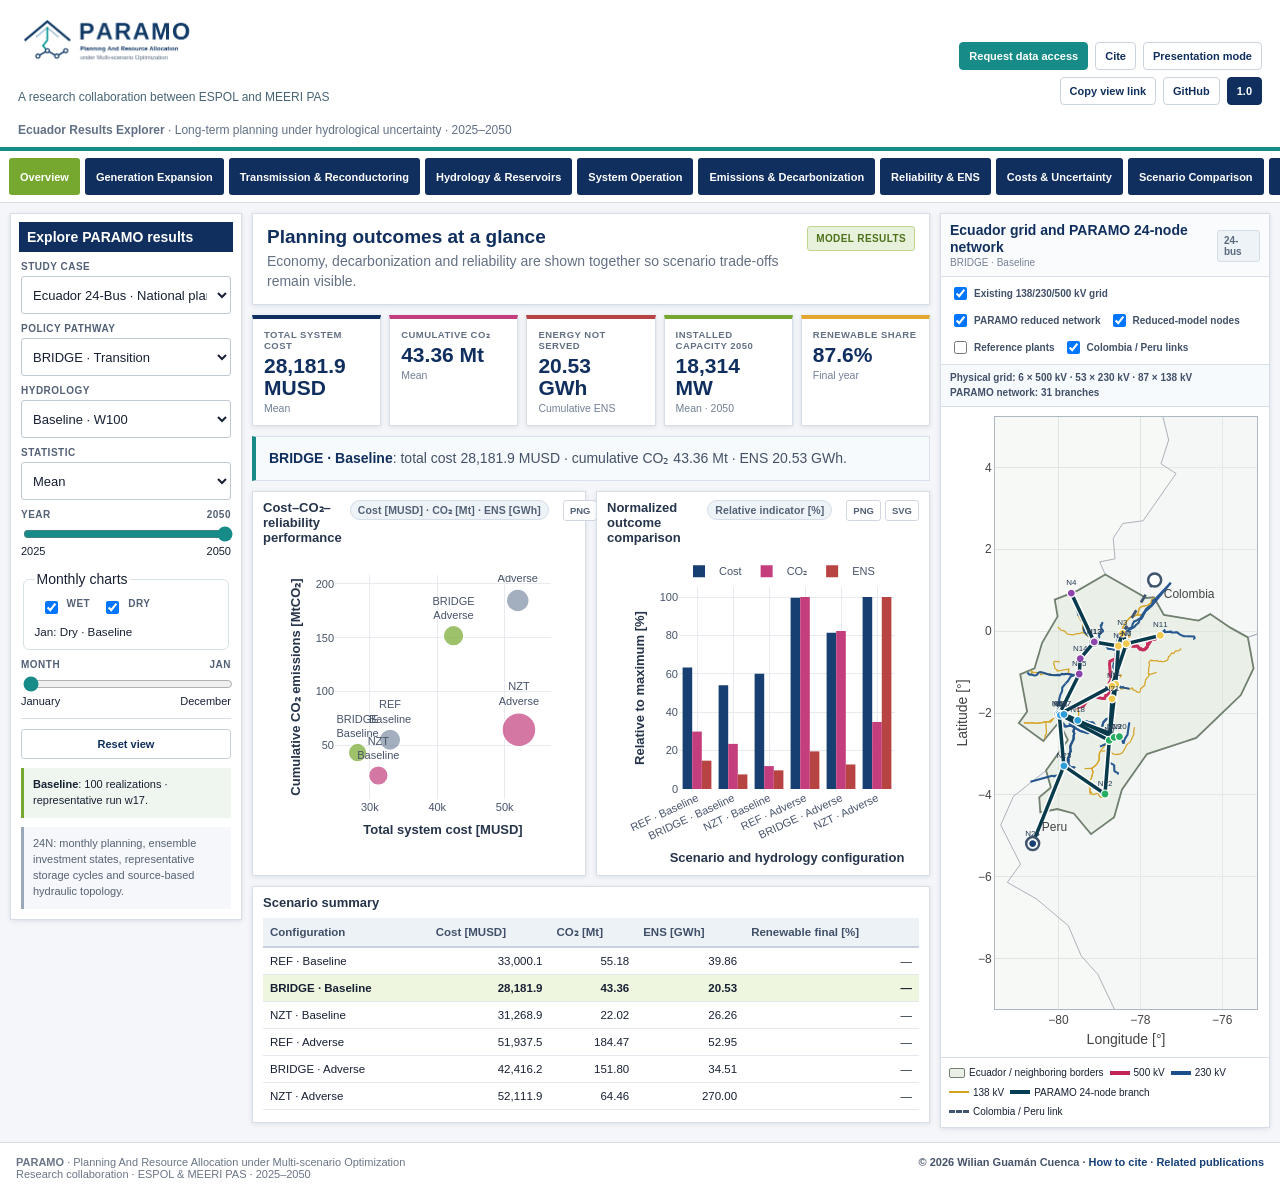
==== commit df7dec33: "Refine interactive comparisons and time controls" ====
--- a/index.html
+++ b/index.html
@@ -14,7 +14,7 @@
 <script src="assets/vendor/plotly-3.3.1.min.js"></script>
 <script src="assets/js/dashboard_data.js"></script>
 <script src="assets/js/reference_network_data.js"></script>
-<link href="assets/css/research.css" rel="stylesheet"/><script src="assets/js/national_detail.js"></script><script src="assets/js/reservoir_plants.js"></script><link href="assets/css/national_detail.css" rel="stylesheet"/><style>.year-ends{display:flex;justify-content:space-between;font-size:11px}#yearSelect{width:100%;accent-color:#168b87}#yearValue{float:right;font-weight:700}#seasonControls{margin-top:14px;border:1px solid #d8e1e6;border-radius:6px}#seasonControls label{display:inline-flex;gap:6px;margin:6px}#seasonStatus{display:block;line-height:1.5}.research-partners{font-size:12px;color:#476474;margin:6px 0}#figureGallery figure{margin:18px 0;padding:18px;background:white;border:1px solid #d8e1e6;border-radius:8px}#figureGallery img{max-width:100%;height:auto}#figureGallery figcaption{margin:12px 0;font-weight:600}.wide-results .dashboard-grid{grid-template-columns:232px minmax(0,1fr)}.wide-results .map-panel{display:none}.wide-results.presentation-mode .dashboard-grid{grid-template-columns:1fr}@media(max-width:820px){.wide-results .dashboard-grid{display:block}}#tx24Maps{height:640px}.brand-block{flex-wrap:wrap}.research-partners{flex-basis:100%}</style></head>
+<link href="assets/css/research.css" rel="stylesheet"/><script src="assets/js/national_detail.js"></script><script src="assets/js/reservoir_plants.js"></script><link href="assets/css/national_detail.css" rel="stylesheet"/><style>.year-ends{display:flex;justify-content:space-between;font-size:11px}#monthSelect{width:100%;accent-color:#168b87}#monthValue{float:right;font-weight:700}#yearSelect{width:100%;accent-color:#168b87}#yearValue{float:right;font-weight:700}#seasonControls{margin-top:14px;border:1px solid #d8e1e6;border-radius:6px}#seasonControls label{display:inline-flex;gap:6px;margin:6px}#seasonStatus{display:block;line-height:1.5}.research-partners{font-size:12px;color:#476474;margin:6px 0}#figureGallery figure{margin:18px 0;padding:18px;background:white;border:1px solid #d8e1e6;border-radius:8px}#figureGallery img{max-width:100%;height:auto}#figureGallery figcaption{margin:12px 0;font-weight:600}.wide-results .dashboard-grid{grid-template-columns:232px minmax(0,1fr)}.wide-results .map-panel{display:none}.wide-results.presentation-mode .dashboard-grid{grid-template-columns:1fr}@media(max-width:820px){.wide-results .dashboard-grid{display:block}}#tx24Maps{height:640px}.brand-block{flex-wrap:wrap}.research-partners{flex-basis:100%}</style></head>
 <body>
 
 <header class="site-header">
@@ -41,7 +41,7 @@
 <button class="nav-btn" data-tab="reliability">Reliability &amp; ENS</button>
 <button class="nav-btn" data-tab="costs">Costs &amp; Uncertainty</button>
 <button class="nav-btn" data-tab="compare">Scenario Comparison</button>
-<button class="nav-btn" data-tab="figures">All figures</button><button class="nav-btn" data-tab="data-access">Data Access</button>
+<button class="nav-btn" data-tab="scores">Pathway scores</button><button class="nav-btn" data-tab="data-access">Data Access</button>
 <button class="nav-btn" data-tab="methodology">Methodology</button>
 </nav>
 <div class="runtime-notice" hidden="" id="runtimeNotice" role="status"></div>
@@ -55,7 +55,7 @@
 <label for="hydrologySelect">Hydrology</label><select id="hydrologySelect"></select>
 <div id="statWrap"><label for="statSelect">Statistic</label><select id="statSelect"><option value="Mean">Mean</option><option value="P10">P10</option><option value="P50">P50</option><option value="P90">P90</option><option value="Representative">Representative realization</option></select></div>
 <label for="yearSelect">Year <output id="yearValue">2050</output></label><input id="yearSelect" type="range" min="2025" max="2050" step="1" value="2050"/><div class="year-ends"><span>2025</span><span>2050</span></div><fieldset id="seasonControls"><legend>Monthly charts</legend><label><input id="wetCheck" type="checkbox" checked/> Wet</label><label><input id="dryCheck" type="checkbox" checked/> Dry</label><small id="seasonStatus"></small></fieldset>
-<label for="monthSelect">Month</label><select id="monthSelect"><option value="1">January</option><option value="2">February</option><option value="3">March</option><option value="4">April</option><option value="5">May</option><option value="6">June</option><option value="7">July</option><option value="8">August</option><option value="9">September</option><option value="10">October</option><option value="11">November</option><option value="12">December</option></select>
+<label for="monthSelect">Month <output id="monthValue">January</output></label><input id="monthSelect" type="range" min="1" max="12" step="1" value="1"/><div class="year-ends"><span>January</span><span>December</span></div>
 </section>
 <section class="filter-actions single"><button id="resetBtn" type="button">Reset view</button></section>
 <section class="filter-note" id="ensembleNote"></section>
@@ -77,7 +77,7 @@
 <div class="kpi-grid four" id="generationKpis"></div>
 <div class="chart-grid two"><div class="chart-card"><div class="chart-head"><span class="chart-title" id="capacityChartTitle">Installed capacity</span><span class="chart-tools" data-tools="capacityTrajectory"></span></div><div class="plot tall" id="capacityTrajectory"></div></div><div class="chart-card"><div class="chart-head"><span class="chart-title" id="capacityAdditionsTitle">Capacity additions</span><span class="chart-tools" data-tools="capacityAdditions"></span></div><div class="plot tall" id="capacityAdditions"></div></div></div>
 <div class="chart-grid two"><div class="chart-card"><div class="chart-head"><span class="chart-title" id="generationAnnualTitle">Annual generation</span><span class="chart-tools" data-tools="generationAnnual"></span></div><div class="plot tall" id="generationAnnual"></div></div><div class="chart-card"><div class="chart-head"><span class="chart-title" id="generationMixYearTitle">Selected-year mix</span><span class="chart-tools" data-tools="generationMixYear"></span></div><div class="plot tall" id="generationMixYear"></div></div></div>
-<p class="revision-note" id="repGenerationNote"></p><details class="source-figure" id="repSupplyFigure"><summary>Annual supply comparison</summary><img id="supplyFigureImage" alt="Annual electricity supply" src="assets/figures/supply_annual_comparison.png"/><p id="supplyFigureCaption"></p></details></section>
+<p class="revision-note" id="repGenerationNote"></p></section>
 <section class="tab-panel" id="network">
 <div class="section-intro"><div><h1>Transmission &amp; reconductoring</h1><p>Expansion decisions, corridor-level investment states and geographic patterns.</p></div><div class="section-tools"><label class="inline-control" hidden="" id="corridorWrap"><span>Corridor</span><select id="corridorSelect"></select></label><span class="status-badge warning" id="networkStatus">Capability dependent</span></div></div>
 <div class="warning-box" id="networkNote"></div>
@@ -85,7 +85,7 @@
 <div hidden="" id="network24Detail">
 <div class="detail-toolbar"><div><strong>Geographic investment comparison</strong><p>One pathway, two hydrological cases, identical map and width scales.</p></div><div class="detail-controls"><label>View<select id="tx24Layer"><option value="representative">Selected realization</option><option value="mean">Ensemble mean</option></select></label><label>Corridor<select id="tx24Corridor"><option value="all">All 31 corridors</option></select></label><button class="detail-btn" id="tx24Reset" type="button">Clear selection</button></div></div>
 <div class="chart-card"><div class="chart-head"><span class="chart-title" id="tx24Title">Transmission states in service</span><button class="detail-btn" id="tx24Expand" type="button">Expand map</button><span class="chart-tools" data-tools="tx24Maps"></span></div><div class="plot transmission-comparison" id="tx24Maps"></div><p class="detail-caption">Blue: existing-circuit reconductoring. Orange: new conventional circuits. Purple: new reinforced circuits. Grey: equivalent corridors. The selected-realization view shows individual decisions; the ensemble view shows adoption shares and expected counts. Offset traces improve visibility; they are not physical routes. Click a line to inspect its trajectory.</p></div>
-<div aria-live="polite" class="detail-selection" id="tx24Selection"></div><label>Annual additions<select id="txAction"><option value="ReconductoringShare">Existing-circuit reconductoring</option><option value="ExpectedNewStandard">New conventional circuits</option><option value="ExpectedNewReconductored">New reinforced circuits</option></select></label><div class="chart-card"><div class="plot" id="txAnnualHeatmap" style="height:820px"></div></div>
+<div aria-live="polite" class="detail-selection" id="tx24Selection"></div><div class="chart-card"><div class="chart-head"><span class="chart-title" id="txAnnualTitle"></span><span class="chart-tools" data-tools="txAnnualBars"></span></div><div class="plot" id="txAnnualBars" style="height:580px"></div></div><div class="chart-card"><div class="chart-head"><span class="chart-title" id="txCumulativeTitle"></span><span class="chart-tools" data-tools="txCumulativeBars"></span></div><div class="plot" id="txCumulativeBars" style="height:580px"></div><p class="detail-caption">Separate counts of existing corridors reconductored and new circuits built. Use the corridor filter to inspect individual locations.</p></div>
 <div class="chart-grid two"><div class="chart-card"><div class="chart-head"><span class="chart-title" id="tx24HistoryTitle">Investment trajectory</span><span class="chart-tools" data-tools="tx24History"></span></div><div class="plot" id="tx24History"></div></div><div class="chart-card"><div class="chart-head"><span class="chart-title">Existing-corridor reconductoring</span><span class="chart-tools" data-tools="tx24Reconductoring"></span></div><div class="plot" id="tx24Reconductoring"></div></div></div>
 </div>
 <div class="chart-grid two"><div class="chart-card"><div class="chart-head"><span class="chart-title">Transmission investment</span><span class="chart-tools" data-tools="transmissionCost"></span></div><div class="plot" id="transmissionCost"></div></div><div class="chart-card"><div class="chart-head"><span class="chart-title" id="networkSecondaryTitle">Corridor capability</span><span class="chart-tools" data-tools="networkSecondary"></span></div><div class="plot" id="networkSecondary"></div></div></div>
@@ -99,7 +99,7 @@
 <div class="h24-panel" id="h24-operation">
 <div class="chart-grid two"><div class="chart-card"><div class="chart-head"><span class="chart-title" id="h24StorageTitle">Monthly storage cycle</span><span class="chart-tools" data-tools="h24Storage"></span></div><div class="plot tall" id="h24Storage"></div><p class="detail-caption" id="h24CycleNote"></p></div>
 <div class="chart-card"><div class="chart-head"><span class="chart-title">Within-year refill / drawdown</span><span class="chart-tools" data-tools="h24Change"></span></div><div class="plot tall" id="h24Change"></div><p class="detail-caption">ΔV = end-of-month storage − previous month. Positive: refill; negative: drawdown. January is omitted because each model year starts from its own initial condition.</p></div></div>
-<div class="chart-card"><div class="chart-head"><span class="chart-title" id="h24HeatTitle">Storage over the planning horizon</span><span class="chart-tools" data-tools="h24Heatmap"></span></div><div class="plot storage-heatmap" id="h24Heatmap"></div><p class="detail-caption">Click a cell to select its year and month. This is a matrix of independent model years, not a continuous interannual water trajectory.</p></div>
+
 <div class="chart-grid two"><div class="chart-card"><div class="chart-head"><span class="chart-title">Turbining and spill / bypass</span><span class="chart-tools" data-tools="h24Release"></span></div><div class="plot" id="h24Release"></div><p class="detail-caption">Sum of plant-level hydraulic operations. Water can be turbined again downstream; this sum is neither net basin outflow nor new system inflow.</p></div>
 <div class="chart-card"><div class="chart-head"><span class="chart-title">Monthly supply and hydro dependence</span><span class="chart-tools" data-tools="h24Supply"></span></div><div class="plot" id="h24Supply"></div><p class="detail-caption">Supply of the complete 24-bus system, including run-of-river generation and imports; the storage chart covers only five represented plants.</p></div></div>
 </div>
@@ -136,7 +136,7 @@
 <div class="download-grid"><div class="download-card"><h2>Request research data</h2><p>Describe the study, requested variables and intended use in the repository form.</p><a class="download-button secondary" href="https://github.com/WilianGuaman/PARAMO-Ecuador/issues/new?template=data-access-request.yml" rel="noopener" target="_blank">Open data-access form</a><p class="privacy-note">GitHub Issues are public. Do not include confidential, sensitive or personal information in the request.</p></div><div class="download-card"><h2>What is public in the explorer?</h2><p>Scenario summaries, annual and monthly series, technology aggregates, 6N corridor decisions and selected hydropower diagnostics.</p><a class="download-button" href="docs/DATA_ACCESS.md">Data-access policy</a></div><div class="download-card"><h2>Citation &amp; provenance</h2><p>Citation formats and data provenance are provided with the repository.</p><a class="download-button" href="docs/CITATION.md">Citation guide</a></div></div>
 <div class="method-grid" style="margin-top:10px"><div class="method-card"><h2>Cite the explorer</h2><div class="citation-box" id="citationBox"></div><div class="method-links"><button class="download-button" id="copyCitationBtn" type="button">Copy citation</button><a href="CITATION.cff">CITATION.cff</a><a href="docs/citation/CITATION.bib">BibTeX</a><a href="docs/citation/CITATION.ris">RIS</a></div></div><div class="method-card"><h2>Licensing</h2><p><strong>Dashboard code:</strong> Apache License 2.0.<br/><strong>PARAMO-derived public visualization layer and original documentation:</strong> CC BY 4.0 where indicated.<br/><strong>Reference geography:</strong> source terms and attribution are listed in the license matrix.</p><div class="method-links"><a href="LICENSES.md">License and attribution matrix</a></div></div></div>
 </section>
-<section class="tab-panel" id="figures"><div class="section-intro"><h1>Research figures</h1><p>Browse the complete collection by topic. Open a figure to inspect details or download its original file.</p></div><label for="figureTopic">Topic</label><select id="figureTopic"></select><div id="figureGallery"></div></section><section class="tab-panel" id="methodology"><div class="section-intro"><div><h1>Methodology, provenance &amp; citation</h1><p>Distinguish optimization results, reference-system data and uncertainty representations.</p></div><span class="status-badge">Research documentation</span></div><div class="method-grid"><div class="method-card"><h2>PARAMO results</h2><p>The explorer presents precomputed planning results for Ecuador.</p></div><div class="method-card"><h2>Ecuador 6N</h2><p>BAU and REN100 under Normal and Extreme hydrology, with corridor-year decisions and selected hydraulic cascades.</p></div><div class="method-card"><h2>Ecuador 24N</h2><p>REF, BRIDGE and NZT pathways under Baseline and Adverse hydrology, with ensemble statistics and representative monthly operation.</p></div><div class="method-card"><h2>Network map</h2><p>Ecuador, Colombia and Peru boundaries; the existing 138/230/500 kV grid; and the selected 24N or 6N PARAMO network.</p></div><div class="method-card"><h2>Related publications</h2><p>Guamán, W., Benalcazar, P., Cordova-Garcia, J., &amp; Torres, M. (2025). <em>An integrated framework for the optimal expansion of hydro-dependent power systems under water-resource uncertainty</em>. Energy Conversion and Management: X, 28, 101297. DOI: 10.1016/j.ecmx.2025.101297.</p></div><div class="method-card"><h2>Documentation</h2><p>Methodology, provenance, limitations and citation.</p><div class="method-links"><a href="docs/METHODOLOGY.md">Methodology</a><a href="docs/DATA_PROVENANCE.md">Data provenance</a><a href="docs/LIMITATIONS.md">Limitations</a><a href="docs/DATA_ACCESS.md">Data access</a></div></div></div><div class="method-card" id="studyDesign"><h2>Study design</h2><p>The national model compares REF, BRIDGE and NZT over 2025–2050. Baseline contains 100 realizations per pathway and Adverse contains five. Detailed profiles use REF–w23, BRIDGE–w17 and NZT–w22 in Baseline, and REF–w5, BRIDGE–w3 and NZT–w3 in Adverse.</p><p>Representative realizations are selected using total cost: proximity to the mean within the modal interval for Baseline, and proximity to the median for Adverse. Means and empirical intervals describe the ensemble; the selected realization is one individual plan.</p><p>Each model year contains twelve 720-hour periods. Seasonal calendars and operating assumptions are specific to each hydrological case. ENS is reconstructed from nodal power deficits and monthly duration.</p></div></section>
+<section class="tab-panel" id="scores"><h1>Weighted pathway scores</h1><p>Six indicators are normalized within each hydrological case. Economic, environmental and supply-adequacy dimensions each receive one third of the weight. Lower scores are preferred; scores compare pathways within a case.</p><div class="chart-card"><div class="chart-head"><span class="chart-title">Baseline and Adverse · 2025–2050</span><span class="chart-tools" data-tools="weightedScores"></span></div><div class="plot" id="weightedScores" style="height:570px"></div></div><div id="scoreInputs"></div></section><section class="tab-panel" id="methodology"><div class="section-intro"><div><h1>Methodology, provenance &amp; citation</h1><p>Distinguish optimization results, reference-system data and uncertainty representations.</p></div><span class="status-badge">Research documentation</span></div><div class="method-grid"><div class="method-card"><h2>PARAMO results</h2><p>The explorer presents precomputed planning results for Ecuador.</p></div><div class="method-card"><h2>Ecuador 6N</h2><p>BAU and REN100 under Normal and Extreme hydrology, with corridor-year decisions and selected hydraulic cascades.</p></div><div class="method-card"><h2>Ecuador 24N</h2><p>REF, BRIDGE and NZT pathways under Baseline and Adverse hydrology, with ensemble statistics and representative monthly operation.</p></div><div class="method-card"><h2>Network map</h2><p>Ecuador, Colombia and Peru boundaries; the existing 138/230/500 kV grid; and the selected 24N or 6N PARAMO network.</p></div><div class="method-card"><h2>Related publications</h2><p>Guamán, W., Benalcazar, P., Cordova-Garcia, J., &amp; Torres, M. (2025). <em>An integrated framework for the optimal expansion of hydro-dependent power systems under water-resource uncertainty</em>. Energy Conversion and Management: X, 28, 101297. DOI: 10.1016/j.ecmx.2025.101297.</p></div><div class="method-card"><h2>Documentation</h2><p>Methodology, provenance, limitations and citation.</p><div class="method-links"><a href="docs/METHODOLOGY.md">Methodology</a><a href="docs/DATA_PROVENANCE.md">Data provenance</a><a href="docs/LIMITATIONS.md">Limitations</a><a href="docs/DATA_ACCESS.md">Data access</a></div></div></div><div class="method-card" id="studyDesign"><h2>Study design</h2><p>The national model compares REF, BRIDGE and NZT over 2025–2050. Baseline contains 100 realizations per pathway and Adverse contains five. Detailed profiles use REF–w23, BRIDGE–w17 and NZT–w22 in Baseline, and REF–w5, BRIDGE–w3 and NZT–w3 in Adverse.</p><p>Representative realizations are selected using total cost: proximity to the mean within the modal interval for Baseline, and proximity to the median for Adverse. Means and empirical intervals describe the ensemble; the selected realization is one individual plan.</p><p>Each model year contains twelve 720-hour periods. Seasonal calendars and operating assumptions are specific to each hydrological case. ENS is reconstructed from nodal power deficits and monthly duration.</p></div></section>
 </main>
 <aside class="map-panel">
 <div class="map-heading"><div><strong id="mapTitle">PARAMO network</strong><span id="mapSubtitle">Ecuador planning geography</span></div><span class="map-badge" id="mapBadge">24-bus</span></div>
@@ -145,6 +145,6 @@
 </aside>
 </div>
 <footer class="site-footer"><div><strong>PARAMO</strong> · Planning And Resource Allocation under Multi-scenario Optimization<br/>Research collaboration · ESPOL &amp; MEERI PAS · 2025–2050</div><div class="footer-cite">© 2026 Wilian Guamán Cuenca · <a href="docs/CITATION.md">How to cite</a> · <a href="https://doi.org/10.1016/j.ecmx.2025.101297">Related publications</a></div></footer>
-<script src="assets/js/figures.js"></script><script src="assets/js/dashboard.js"></script>
+<script src="assets/js/pathway_scores.js"></script><script src="assets/js/dashboard.js"></script>
 </body>
 </html>
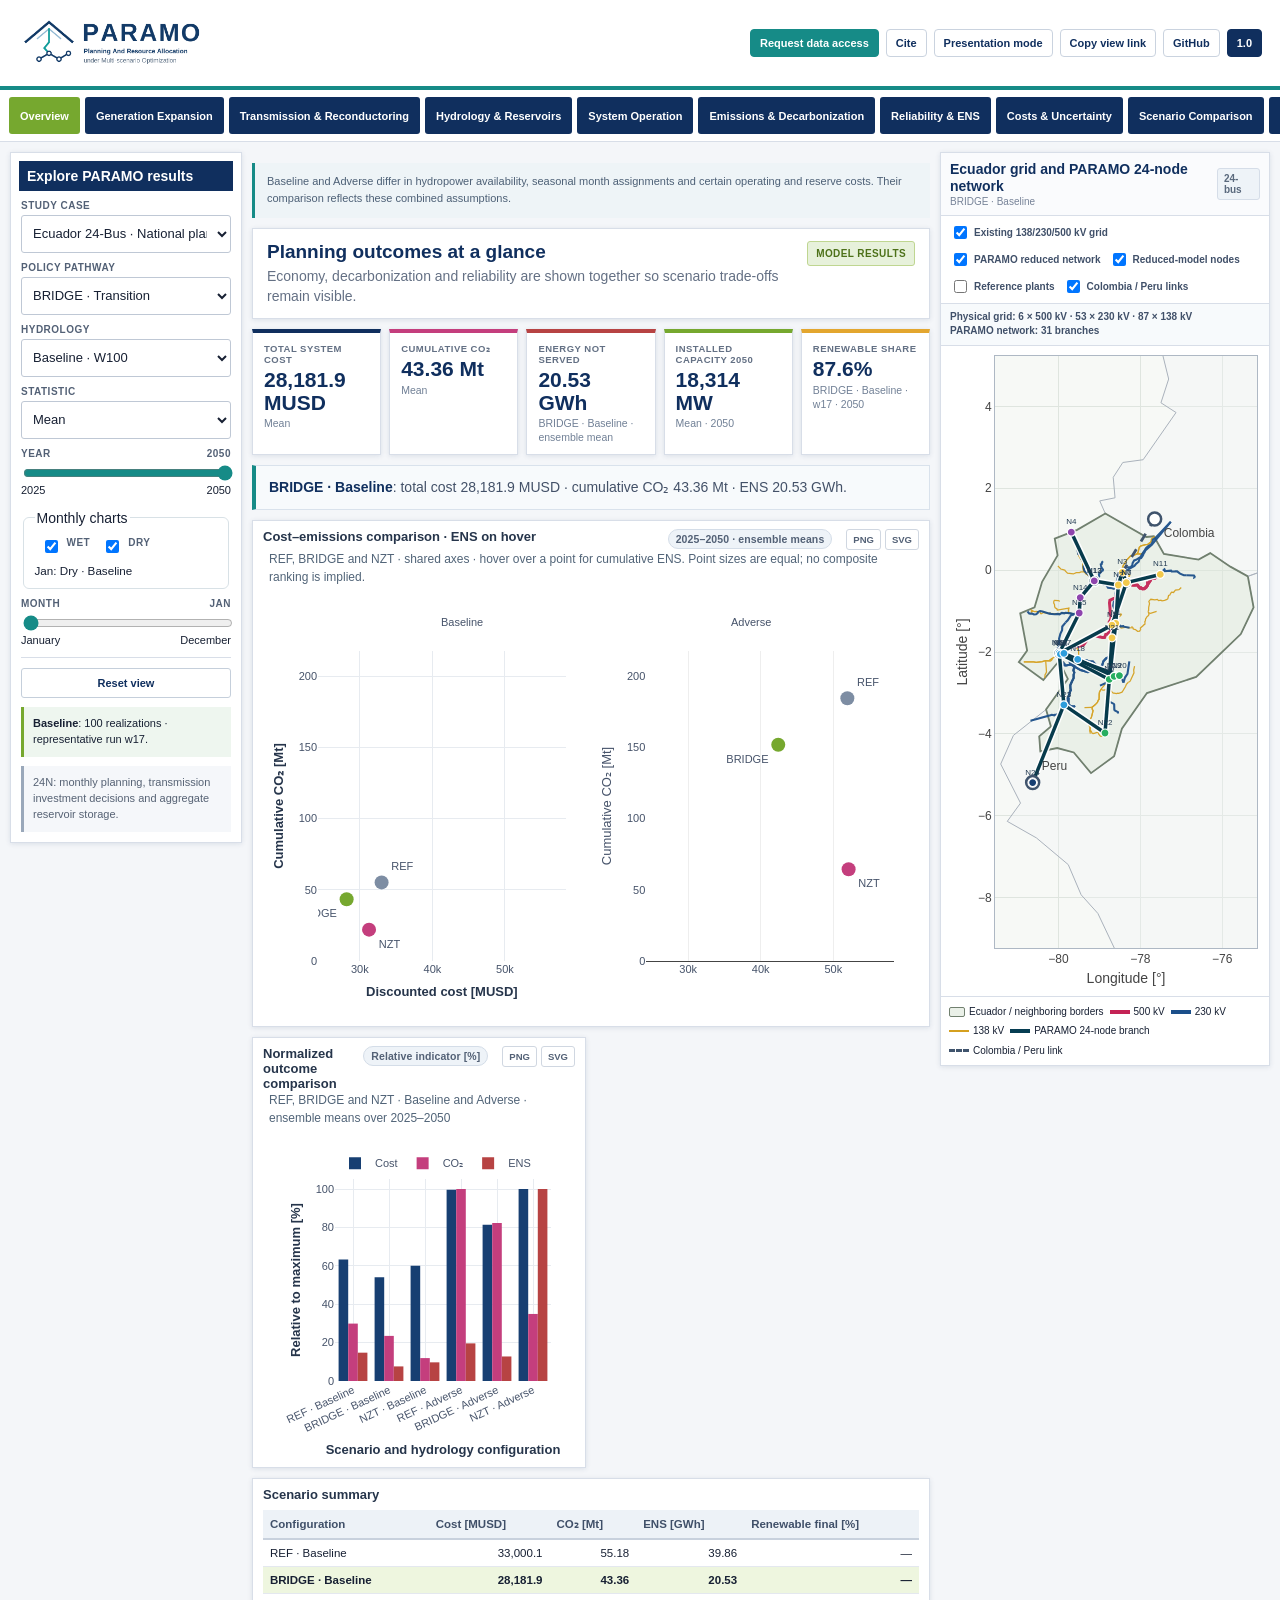
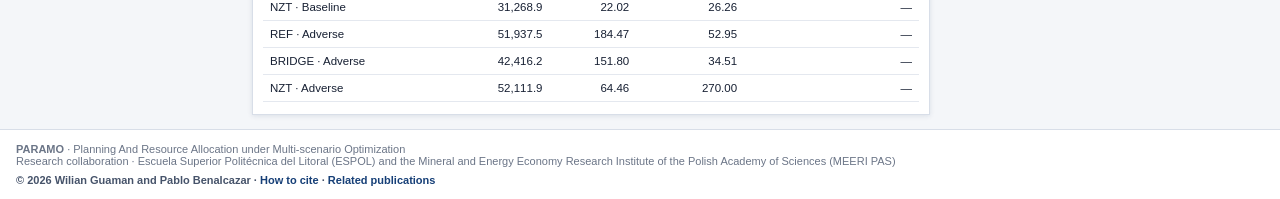
==== commit 9c69d3bc: "PARAMO Ecuador Results Explorer" ====
--- a/index.html
+++ b/index.html
@@ -14,13 +14,11 @@
 <script src="assets/vendor/plotly-3.3.1.min.js"></script>
 <script src="assets/js/dashboard_data.js"></script>
 <script src="assets/js/reference_network_data.js"></script>
-<link href="assets/css/research.css" rel="stylesheet"/><script src="assets/js/national_detail.js"></script><script src="assets/js/reservoir_plants.js"></script><link href="assets/css/national_detail.css" rel="stylesheet"/><style>.year-ends{display:flex;justify-content:space-between;font-size:11px}#monthSelect{width:100%;accent-color:#168b87}#monthValue{float:right;font-weight:700}#yearSelect{width:100%;accent-color:#168b87}#yearValue{float:right;font-weight:700}#seasonControls{margin-top:14px;border:1px solid #d8e1e6;border-radius:6px}#seasonControls label{display:inline-flex;gap:6px;margin:6px}#seasonStatus{display:block;line-height:1.5}.research-partners{font-size:12px;color:#476474;margin:6px 0}#figureGallery figure{margin:18px 0;padding:18px;background:white;border:1px solid #d8e1e6;border-radius:8px}#figureGallery img{max-width:100%;height:auto}#figureGallery figcaption{margin:12px 0;font-weight:600}.wide-results .dashboard-grid{grid-template-columns:232px minmax(0,1fr)}.wide-results .map-panel{display:none}.wide-results.presentation-mode .dashboard-grid{grid-template-columns:1fr}@media(max-width:820px){.wide-results .dashboard-grid{display:block}}#tx24Maps{height:640px}.brand-block{flex-wrap:wrap}.research-partners{flex-basis:100%}</style></head>
+<link href="assets/css/research.css" rel="stylesheet"/><script src="assets/js/national_detail.js"></script><link href="assets/css/national_detail.css" rel="stylesheet"/><style>.year-ends{display:flex;justify-content:space-between;font-size:11px}#monthSelect{width:100%;accent-color:#168b87}#monthValue{float:right;font-weight:700}#yearSelect{width:100%;accent-color:#168b87}#yearValue{float:right;font-weight:700}#seasonControls{margin-top:14px;border:1px solid #d8e1e6;border-radius:6px}#seasonControls label{display:inline-flex;gap:6px;margin:6px}#seasonStatus{display:block;line-height:1.5}.research-partners{font-size:12px;color:#476474;margin:6px 0}#figureGallery figure{margin:18px 0;padding:18px;background:white;border:1px solid #d8e1e6;border-radius:8px}#figureGallery img{max-width:100%;height:auto}#figureGallery figcaption{margin:12px 0;font-weight:600}.wide-results .dashboard-grid{grid-template-columns:232px minmax(0,1fr)}.wide-results .map-panel{display:none}.wide-results.presentation-mode .dashboard-grid{grid-template-columns:1fr}@media(max-width:820px){.wide-results .dashboard-grid{display:block}}#tx24Maps{height:640px}.brand-block{flex-wrap:wrap}.research-partners{flex-basis:100%}</style><style>.brand-block{display:block;flex:0 1 auto}.brand-logo{display:block;width:310px;height:auto;max-width:100%}.site-footer{display:block}.site-footer>div{max-width:none}.footer-cite{margin-top:7px}.cascade-diagram{overflow-x:auto}.cascade-node{min-width:185px}#cascadeCard6{margin-bottom:14px}@media(max-width:600px){.brand-logo{width:260px}}</style></head>
 <body>
-
 <header class="site-header">
 <div class="brand-block">
 <img alt="PARAMO — Planning And Resource Allocation under Multi-scenario Optimization" class="brand-logo" src="assets/brand/paramo-logo-horizontal.png"/>
-<div class="research-partners">A research collaboration between ESPOL and MEERI PAS</div><div class="brand-subtitle"><strong>Ecuador Results Explorer</strong> · Long-term planning under hydrological uncertainty · 2025–2050</div>
 </div>
 <div class="header-actions">
 <a class="header-btn primary-link" data-open-tab="data-access" href="#data-access">Request data access</a>
@@ -54,8 +52,8 @@
 <label for="scenarioSelect">Policy pathway</label><select id="scenarioSelect"></select>
 <label for="hydrologySelect">Hydrology</label><select id="hydrologySelect"></select>
 <div id="statWrap"><label for="statSelect">Statistic</label><select id="statSelect"><option value="Mean">Mean</option><option value="P10">P10</option><option value="P50">P50</option><option value="P90">P90</option><option value="Representative">Representative realization</option></select></div>
-<label for="yearSelect">Year <output id="yearValue">2050</output></label><input id="yearSelect" type="range" min="2025" max="2050" step="1" value="2050"/><div class="year-ends"><span>2025</span><span>2050</span></div><fieldset id="seasonControls"><legend>Monthly charts</legend><label><input id="wetCheck" type="checkbox" checked/> Wet</label><label><input id="dryCheck" type="checkbox" checked/> Dry</label><small id="seasonStatus"></small></fieldset>
-<label for="monthSelect">Month <output id="monthValue">January</output></label><input id="monthSelect" type="range" min="1" max="12" step="1" value="1"/><div class="year-ends"><span>January</span><span>December</span></div>
+<label for="yearSelect">Year <output id="yearValue">2050</output></label><input id="yearSelect" max="2050" min="2025" step="1" type="range" value="2050"/><div class="year-ends"><span>2025</span><span>2050</span></div><fieldset id="seasonControls"><legend>Monthly charts</legend><label><input checked="" id="wetCheck" type="checkbox"/> Wet</label><label><input checked="" id="dryCheck" type="checkbox"/> Dry</label><small id="seasonStatus"></small></fieldset>
+<label for="monthSelect">Month <output id="monthValue">January</output></label><input id="monthSelect" max="12" min="1" step="1" type="range" value="1"/><div class="year-ends"><span>January</span><span>December</span></div>
 </section>
 <section class="filter-actions single"><button id="resetBtn" type="button">Reset view</button></section>
 <section class="filter-note" id="ensembleNote"></section>
@@ -92,44 +90,31 @@
 <div class="chart-card" id="transmissionDecisionCard"><div class="chart-head"><span class="chart-title">Transmission intervention timeline</span><span class="chart-tools" data-tools="transmissionDecisionTimeline"></span></div><div class="plot short" id="transmissionDecisionTimeline"></div></div>
 <div class="table-card"><div class="chart-head"><span class="chart-title">Network detail</span></div><div class="table-wrap" id="networkTable"></div></div>
 </section>
-<section class="tab-panel" id="hydrology"><div class="section-intro"><div><h1>Hydrology &amp; reservoirs</h1><p>Hydro availability, storage, water transfers and cascade operation.</p></div><div class="section-tools"><label class="inline-control" hidden="" id="hydroAssetWrap"><span>Hydro asset</span><select id="hydroAssetSelect"></select></label><span class="status-badge">Hydrology-aware</span></div></div>
+<section class="tab-panel" id="hydrology"><div class="section-intro"><div><h1>Hydrology &amp; reservoirs</h1><p>Monthly aggregate storage and electricity supply in selected planning solutions.</p></div><div class="section-tools"><label class="inline-control" hidden="" id="hydroAssetWrap"><span>Hydro asset</span><select id="hydroAssetSelect"></select></label><span class="status-badge">Hydrology-aware</span></div></div>
 <div hidden="" id="hydro24Detail">
-<div class="detail-toolbar"><div aria-label="Hydrology views" class="detail-tabs" role="group"><button class="active" data-h24="operation" type="button">Monthly operation</button><button data-h24="comparison" type="button">Baseline vs Adverse</button><button data-h24="cascades" type="button">Cascades &amp; plant detail</button></div><label class="detail-control">Storage display<select id="h24Unit"><option value="volume">Total volume · hm³</option><option value="usable">Nominal usable band · %</option></select></label></div>
+<div class="detail-toolbar"><div aria-label="Hydrology views" class="detail-tabs" role="group"><button class="active" data-h24="operation" type="button">Monthly operation</button><button data-h24="comparison" type="button">Baseline vs Adverse</button></div></div>
 <div class="detail-scope" id="h24Scope"></div><div class="kpi-grid four" id="h24Kpis"></div>
 <div class="h24-panel" id="h24-operation">
 <div class="chart-grid two"><div class="chart-card"><div class="chart-head"><span class="chart-title" id="h24StorageTitle">Monthly storage cycle</span><span class="chart-tools" data-tools="h24Storage"></span></div><div class="plot tall" id="h24Storage"></div><p class="detail-caption" id="h24CycleNote"></p></div>
 <div class="chart-card"><div class="chart-head"><span class="chart-title">Within-year refill / drawdown</span><span class="chart-tools" data-tools="h24Change"></span></div><div class="plot tall" id="h24Change"></div><p class="detail-caption">ΔV = end-of-month storage − previous month. Positive: refill; negative: drawdown. January is omitted because each model year starts from its own initial condition.</p></div></div>
-
-<div class="chart-grid two"><div class="chart-card"><div class="chart-head"><span class="chart-title">Turbining and spill / bypass</span><span class="chart-tools" data-tools="h24Release"></span></div><div class="plot" id="h24Release"></div><p class="detail-caption">Sum of plant-level hydraulic operations. Water can be turbined again downstream; this sum is neither net basin outflow nor new system inflow.</p></div>
-<div class="chart-card"><div class="chart-head"><span class="chart-title">Monthly supply and hydro dependence</span><span class="chart-tools" data-tools="h24Supply"></span></div><div class="plot" id="h24Supply"></div><p class="detail-caption">Supply of the complete 24-bus system, including run-of-river generation and imports; the storage chart covers only five represented plants.</p></div></div>
+<div class="chart-grid two">
+<div class="chart-card"><div class="chart-head"><span class="chart-title">Turbining and spill / bypass</span><span class="chart-tools" data-tools="h24Release"></span></div><div class="plot" id="h24Release"></div><p class="detail-caption">Sum of plant-level hydraulic operations. Water can be turbined again downstream; this sum is neither net basin outflow nor new system inflow.</p></div><div class="chart-card"><div class="chart-head"><span class="chart-title">Monthly supply and hydro dependence</span><span class="chart-tools" data-tools="h24Supply"></span></div><div class="plot" id="h24Supply"></div><p class="detail-caption">Supply of the complete 24-bus system, including run-of-river generation and imports; the storage chart covers only five represented plants.</p></div></div>
 </div>
 <div class="h24-panel" hidden="" id="h24-comparison">
 <div class="chart-card"><div class="chart-head"><span class="chart-title">Case-specific seasonal assumptions</span></div><div id="h24Calendar"></div><p class="detail-caption">Baseline and Adverse retain different seasonal calendars and nuclear-candidate operating costs. Their difference represents two planning configurations, not a single-parameter drought experiment.</p></div>
-<div class="chart-grid two"><div class="chart-card"><div class="chart-head"><span class="chart-title">Hydropower availability input</span><span class="chart-tools" data-tools="h24AF"></span></div><div class="plot tall" id="h24AF"></div><p class="detail-caption">Mode and min–max sampling ranges. These ranges are inputs, not quantiles of the optimized results.</p></div>
+<div class="chart-grid two">
 <div class="chart-card"><div class="chart-head"><span class="chart-title">Mean aggregate stored volume</span><span class="chart-tools" data-tools="h24Means"></span></div><div class="plot tall" id="h24Means"></div><p class="detail-caption">Weighted ensemble mean of monthly storage across 2025–2050. This is operation, not installed reservoir capacity.</p></div></div>
 <div class="chart-grid two"><div class="chart-card"><div class="chart-head"><span class="chart-title">Selected-year supply response</span><span class="chart-tools" data-tools="h24Response"></span></div><div class="plot" id="h24Response"></div><p class="detail-caption">Separate representative realizations for each hydrological case. Not ensemble means.</p></div>
 <div class="chart-card"><div class="chart-head"><span class="chart-title">Expected cumulative ENS</span><span class="chart-tools" data-tools="h24ENS"></span></div><div class="plot" id="h24ENS"></div><p class="detail-caption">Weighted means over 2025–2050. Baseline N=100; Adverse N=5. Both panels retain the same unit; small values remain visible in the hover.</p></div></div>
 <div class="chart-card"><div class="chart-head"><span class="chart-title">Supplied monthly storage envelopes · no year dimension</span><span class="chart-tools" data-tools="h24Envelope"></span></div><div class="plot" id="h24Envelope"></div><p class="detail-caption">P10–P90 and median from the retained month-only envelope table. These are not the selected-year paths above. The supplied envelope has no year dimension; no annual quantiles are inferred from it.</p></div></div>
-<div class="h24-panel" hidden="" id="h24-cascades">
-<div class="detail-toolbar"><div><strong>Hydraulic connections in the 24-bus model</strong><p>Paute and Pastaza are represented independently from the 6-bus UC model.</p></div><label class="detail-control">Cascade<select id="h24Cascade"><option value="Paute">Paute</option><option value="Pastaza">Pastaza</option></select></label></div>
-<div class="chart-card"><div class="cascade-diagram h24-cascade" id="h24CascadeDiagram"></div><p class="detail-caption">Connections follow the modeled cascade topology. Arrows indicate reuse of upstream turbined water + spillage, not a measured river route. The candidate Cardenillo is a modeled reservoir here; the 6-bus formulation is different.</p></div>
-<div class="table-card"><div class="chart-head"><span class="chart-title">Reservoir-generator parameters</span></div><div class="table-wrap" id="h24PlantTable"></div></div>
-<div class="detail-scope" id="h24PlantStatus"></div>
-<div hidden="" id="h24PlantLive"><div class="detail-toolbar"><label class="detail-control">Plant<select id="h24Plant"></select></label><label class="detail-control">Data layer<select id="h24PlantLayer"><option value="mean">Monthly ensemble mean</option><option value="representative">Selected realization</option></select></label></div><div class="chart-card"><div class="chart-head"><span class="chart-title" id="h24PlantCycleTitle">Plant storage</span><span class="chart-tools" data-tools="h24PlantCycle"></span></div><div class="plot" id="h24PlantCycle"></div></div><div class="chart-card" hidden="" id="h24BalanceLive"><div class="chart-head"><span class="chart-title" id="h24PlantBalanceTitle">Plant water balance</span><span class="chart-tools" data-tools="h24PlantBalance"></span></div><div class="plot" id="h24PlantBalance"></div></div></div>
-
-</div>
 </div><div id="hydroLegacyBody">
 <div class="kpi-grid four" id="hydroKpis"></div>
-<div class="chart-grid two"><div class="chart-card"><div class="chart-head"><span class="chart-title" id="hydroStorageTitle">Reservoir storage</span><span class="chart-tools" data-tools="reservoirEnvelope"></span></div><div class="plot" id="reservoirEnvelope"></div></div><div class="chart-card"><div class="chart-head"><span class="chart-title" id="hydroGenerationTitle">Hydro operation</span><span class="chart-tools" data-tools="reservoirYear"></span></div><div class="plot" id="reservoirYear"></div></div></div>
-<div class="chart-card seasonality-card"><div class="chart-head"><span class="chart-title" id="hydroSeasonalityTitle">Seasonal hydropower profile</span><span class="chart-tools" data-tools="hydroSeasonality"></span></div><div class="plot short" id="hydroSeasonality"></div><div class="hydro-season-legend" id="hydroSeasonLegend"></div></div>
-<div class="chart-grid two" id="hydroFlowGrid"><div class="chart-card"><div class="chart-head"><span class="chart-title" id="hydroWaterBalanceTitle">Monthly generation and hydraulic release</span><span class="chart-tools" data-tools="hydroWaterBalance"></span></div><div class="plot tall" id="hydroWaterBalance"></div></div><div class="chart-card"><div class="chart-head"><span class="chart-title" id="hydroCascadeFlowTitle">Hydraulic transfers in selected month</span><span class="chart-tools" data-tools="hydroCascadeFlow"></span></div><div class="plot tall" id="hydroCascadeFlow"></div></div></div>
-<div class="chart-card cascade-card" hidden="" id="cascadeCard"><div class="chart-head"><span class="chart-title" id="cascadeTitle">Hydraulic cascade · selected month</span></div><div class="cascade-diagram" id="cascadeDiagram"></div><div class="table-wrap" id="cascadeTable"></div></div>
-<div class="chart-card"><div class="chart-head"><span class="chart-title">Hydrology penalty across scenarios</span><span class="chart-tools" data-tools="hydrologyPenalty"></span></div><div class="plot" id="hydrologyPenalty"></div></div>
-<div id="plantBalanceFigure" hidden></div></div></section>
+<div class="chart-grid two"><div class="chart-card"><div class="chart-head"><span class="chart-title" id="hydroStorageTitle">Reservoir storage</span><span class="chart-tools" data-tools="reservoirEnvelope"></span></div><div class="plot" id="reservoirEnvelope"></div></div><div class="chart-card"><div class="chart-head"><span class="chart-title" id="plantGeneration6Title"></span><span class="chart-tools" data-tools="plantGeneration6"></span></div><div class="plot" id="plantGeneration6"></div></div></div>
+<div hidden="" id="plantBalanceFigure"></div><div class="chart-grid two" style="grid-template-columns:repeat(2,minmax(0,1fr))"><div class="chart-card"><div class="chart-head"><span class="chart-title" id="hydroRelease6Title">Monthly hydraulic releases</span><span class="chart-tools" data-tools="hydroRelease6"></span></div><div class="plot tall" id="hydroRelease6"></div></div></div><p class="detail-caption">The discharge curve sums releases at the selected plants; water reused downstream is counted at each plant and does not represent independent water resources.</p><div class="chart-card" id="cascadeCard6"><div class="chart-head"><span class="chart-title" id="cascadeTitle6"></span></div><div class="cascade-diagram" id="cascadeDiagram6"></div><p class="detail-caption">Connections show the modeled upstream–downstream sequence. Values report generation and storage for the selected month.</p></div><div class="table-card"><div class="chart-head"><span class="chart-title">Selected-month plant results</span></div><div class="table-wrap" id="plantResults6Table"></div></div><div class="chart-card"><div class="chart-head"><span class="chart-title">Hydrology penalty across scenarios</span><span class="chart-tools" data-tools="hydrologyPenalty6"></span></div><div class="plot" id="hydrologyPenalty6"></div></div></div></section>
 <section class="tab-panel" id="operation"><div class="section-intro"><div><h1>System operation</h1><p>Monthly and annual operational indicators for the selected planning configuration.</p></div><span class="status-badge" id="operationBadge">Representative run</span></div><div class="kpi-grid four" id="operationKpis"></div><div class="chart-grid two"><div class="chart-card"><div class="chart-head"><span class="chart-title">Monthly energy balance</span><span class="chart-tools" data-tools="monthlyGeneration"></span></div><div class="plot tall" id="monthlyGeneration"></div></div><div class="chart-card"><div class="chart-head"><span class="chart-title">Reserve / ENS / curtailment</span><span class="chart-tools" data-tools="operationReliability"></span></div><div class="plot tall" id="operationReliability"></div></div></div><div class="chart-card"><div class="chart-head"><span class="chart-title">Annual operation trajectory</span><span class="chart-tools" data-tools="annualOperation"></span></div><div class="plot" id="annualOperation"></div></div></section>
 <section class="tab-panel" id="emissions"><div class="section-intro"><div><h1>Emissions &amp; decarbonization</h1><p>Carbon outcomes across policy pathways and hydrological conditions.</p></div><span class="status-badge">Decarbonization</span></div><div class="kpi-grid four" id="emissionKpis"></div><div class="insight" id="emissionInsight"></div><div class="chart-grid two"><div class="chart-card"><div class="chart-head"><span class="chart-title">Cumulative CO₂ comparison</span><span class="chart-tools" data-tools="emissionCumulative"></span></div><div class="plot" id="emissionCumulative"></div></div><div class="chart-card"><div class="chart-head"><span class="chart-title" id="emissionAnnualTitle">Annual CO₂ trajectory</span><span class="chart-tools" data-tools="emissionAnnual"></span></div><div class="plot" id="emissionAnnual"></div></div></div><div class="chart-grid two"><div class="chart-card"><div class="chart-head"><span class="chart-title">CO₂ uncertainty / scenario spread</span><span class="chart-tools" data-tools="emissionDistribution"></span></div><div class="plot" id="emissionDistribution"></div></div><div class="chart-card"><div class="chart-head"><span class="chart-title">Cost–CO₂ performance space</span><span class="chart-tools" data-tools="emissionTradeoff"></span></div><div class="plot" id="emissionTradeoff"></div></div></div></section>
 <section class="tab-panel" id="reliability"><div class="section-intro"><div><h1>Reliability &amp; energy not served</h1><p>Annual and cumulative ENS together with economic consequences.</p></div><span class="status-badge">Reliability</span></div><div class="kpi-grid four" id="reliabilityKpis"></div><div class="insight" id="reliabilityInsight"></div><div class="chart-grid two"><div class="chart-card"><div class="chart-head"><span class="chart-title">Cumulative ENS comparison</span><span class="chart-tools" data-tools="ensCumulative"></span></div><div class="plot" id="ensCumulative"></div></div><div class="chart-card"><div class="chart-head"><span class="chart-title">Annual ENS trajectory</span><span class="chart-tools" data-tools="ensAnnual"></span></div><div class="plot" id="ensAnnual"></div></div></div><div class="chart-grid two"><div class="chart-card"><div class="chart-head"><span class="chart-title">ENS uncertainty / scenario spread</span><span class="chart-tools" data-tools="ensDistribution"></span></div><div class="plot" id="ensDistribution"></div></div><div class="chart-card"><div class="chart-head"><span class="chart-title">Reliability versus cost</span><span class="chart-tools" data-tools="ensTradeoff"></span></div><div class="plot" id="ensTradeoff"></div></div></div></section>
-<section class="tab-panel" id="costs"><div class="section-intro"><div><h1>Costs &amp; uncertainty</h1><p>Planning cost statistics and cost composition.</p></div><span class="status-badge">Economic result</span></div><div class="kpi-grid four" id="costKpis"></div><div class="chart-grid two"><div class="chart-card"><div class="chart-head"><span class="chart-title">Total cost range / scenario comparison</span><span class="chart-tools" data-tools="costDistribution"></span></div><div class="plot" id="costDistribution"></div></div><div class="chart-card"><div class="chart-head"><span class="chart-title">Cost components</span><span class="chart-tools" data-tools="costComponents"></span></div><div class="plot" id="costComponents"></div></div></div><div class="chart-card"><div class="chart-head"><span class="chart-title">System performance space</span><span class="chart-tools" data-tools="performanceSpace"></span></div><div class="plot" id="performanceSpace"></div></div></section>
+<section class="tab-panel" id="costs"><div class="section-intro"><div><h1>Costs &amp; uncertainty</h1><p>Planning cost statistics and cost composition.</p></div><span class="status-badge">Economic result</span></div><div class="kpi-grid four" id="costKpis"></div><div class="chart-grid two"><div class="chart-card"><div class="chart-head"><span class="chart-title">Total cost range / scenario comparison</span><span class="chart-tools" data-tools="costDistribution"></span></div><div class="plot" id="costDistribution"></div></div><div class="chart-card"><div class="chart-head"><span class="chart-title">Cost components</span><span class="chart-tools" data-tools="costComponents"></span></div><div class="plot" id="costComponents"></div></div></div><div class="chart-card"><div class="chart-head"><span class="chart-title">System performance space</span><span class="chart-tools" data-tools="performanceSpace"></span></div><div class="plot" id="performanceSpace"></div></div><div class="chart-card"><div class="chart-head"><span class="chart-title">Discounted costs across realizations</span><span class="chart-tools" data-tools="costRunsResearch"></span></div><div class="plot" id="costRunsResearch" style="height:650px"></div></div></section>
 <section class="tab-panel" id="compare"><div class="section-intro"><div><h1>Scenario comparison</h1><p>Compare two configurations using common indicators.</p></div><span class="status-badge">A vs B</span></div><div class="compare-grid"><div class="compare-card"><h2>Configuration A</h2><label>Study case</label><select id="compareCaseA"></select><label>Scenario</label><select id="compareScenarioA"></select><label>Hydrology</label><select id="compareHydroA"></select></div><div class="compare-card"><h2>Configuration B</h2><label>Study case</label><select id="compareCaseB"></select><label>Scenario</label><select id="compareScenarioB"></select><label>Hydrology</label><select id="compareHydroB"></select></div></div><div class="chart-grid two"><div class="table-card"><div class="chart-head"><span class="chart-title">Metric comparison</span></div><div class="table-wrap" id="compareTable"></div></div><div class="chart-card"><div class="chart-head"><span class="chart-title">Normalized performance</span><span class="chart-tools" data-tools="compareChart"></span></div><div class="plot" id="compareChart"></div></div></div></section>
 <section class="tab-panel" id="data-access">
 <div class="section-intro"><div><h1>Data access</h1><p>Request additional research data for a defined academic or technical use.</p></div><span class="status-badge">Controlled access</span></div>
@@ -144,7 +129,7 @@
 <div class="map-grid-status" id="mapGridStatus"></div><div class="map-plot" id="networkMap"></div><div class="map-legend" id="mapLegend"></div>
 </aside>
 </div>
-<footer class="site-footer"><div><strong>PARAMO</strong> · Planning And Resource Allocation under Multi-scenario Optimization<br/>Research collaboration · ESPOL &amp; MEERI PAS · 2025–2050</div><div class="footer-cite">© 2026 Wilian Guamán Cuenca · <a href="docs/CITATION.md">How to cite</a> · <a href="https://doi.org/10.1016/j.ecmx.2025.101297">Related publications</a></div></footer>
-<script src="assets/js/pathway_scores.js"></script><script src="assets/js/dashboard.js"></script>
+<footer class="site-footer"><div><strong>PARAMO</strong> · Planning And Resource Allocation under Multi-scenario Optimization<br/>Research collaboration · Escuela Superior Politécnica del Litoral (ESPOL) and the Mineral and Energy Economy Research Institute of the Polish Academy of Sciences (MEERI PAS)</div><div class="footer-cite">© 2026 Wilian Guaman and Pablo Benalcazar · <a href="docs/CITATION.md">How to cite</a> · <a href="https://doi.org/10.1016/j.ecmx.2025.101297">Related publications</a></div></footer>
+<script src="assets/js/pathway_scores.js"></script><script src="assets/js/demand.js"></script><script src="assets/js/dashboard.js"></script>
 </body>
 </html>
--- a/assets/css/research.css
+++ b/assets/css/research.css
@@ -1 +1,8 @@
-.revision-tag{color:#173f72;font-size:9px}.revision-note{font-size:11px;line-height:1.6;color:#5d6b7d;padding:5px 2px}.source-figure{border:1px solid #d9e2ea;background:white;border-radius:6px;padding:12px;margin:10px 0;font-size:11px;line-height:1.6;color:#596779}.source-figure summary{font-weight:750;color:#173f72;cursor:pointer}.source-figure img{display:block;width:100%;max-width:760px;height:auto;margin:15px auto}.source-figure p{margin:8px 0}.method-card#rev28Sources{margin-top:12px}.chart-title{overflow-wrap:break-word}.plot{min-width:0}+.revision-tag{color:#173f72;font-size:9px}.revision-note{font-size:11px;line-height:1.6;color:#5d6b7d;padding:5px 2px}.source-figure{border:1px solid #d9e2ea;background:white;border-radius:6px;padding:12px;margin:10px 0;font-size:11px;line-height:1.6;color:#596779}.source-figure summary{font-weight:750;color:#173f72;cursor:pointer}.source-figure img{display:block;width:100%;max-width:760px;height:auto;margin:15px auto}.source-figure p{margin:8px 0}.method-card#rev28Sources{margin-top:12px}.chart-title{overflow-wrap:break-word}.plot{min-width:0}
+.chart-scope{margin:0;padding:0 16px 10px;color:#516478;font-size:12px;line-height:1.5}.research-partners{max-width:900px;line-height:1.5}.site-footer>div{max-width:820px}
+
+.chart-card:has(#overviewTradeoff),.chart-card:has(#emissionTradeoff),.chart-card:has(#performanceSpace){grid-column:1 / -1}
+#overviewTradeoff,#emissionTradeoff,#performanceSpace{height:430px}
+.brand-block{display:grid;grid-template-columns:220px minmax(0,1fr);gap:5px 22px;align-items:center}.brand-logo{grid-column:1;grid-row:1 / 4;width:210px;max-width:100%}.brand-block .research-partners,.brand-block .brand-subtitle{grid-column:2;margin:0}.header-actions{flex-shrink:0}
+@media(max-width:850px){.brand-block{display:block}.brand-block .research-partners,.brand-block .brand-subtitle{margin-top:6px}}
+@media(max-width:820px){.filter-panel{display:block}.filter-actions{margin-top:10px}.chart-scope{overflow-wrap:anywhere}}
